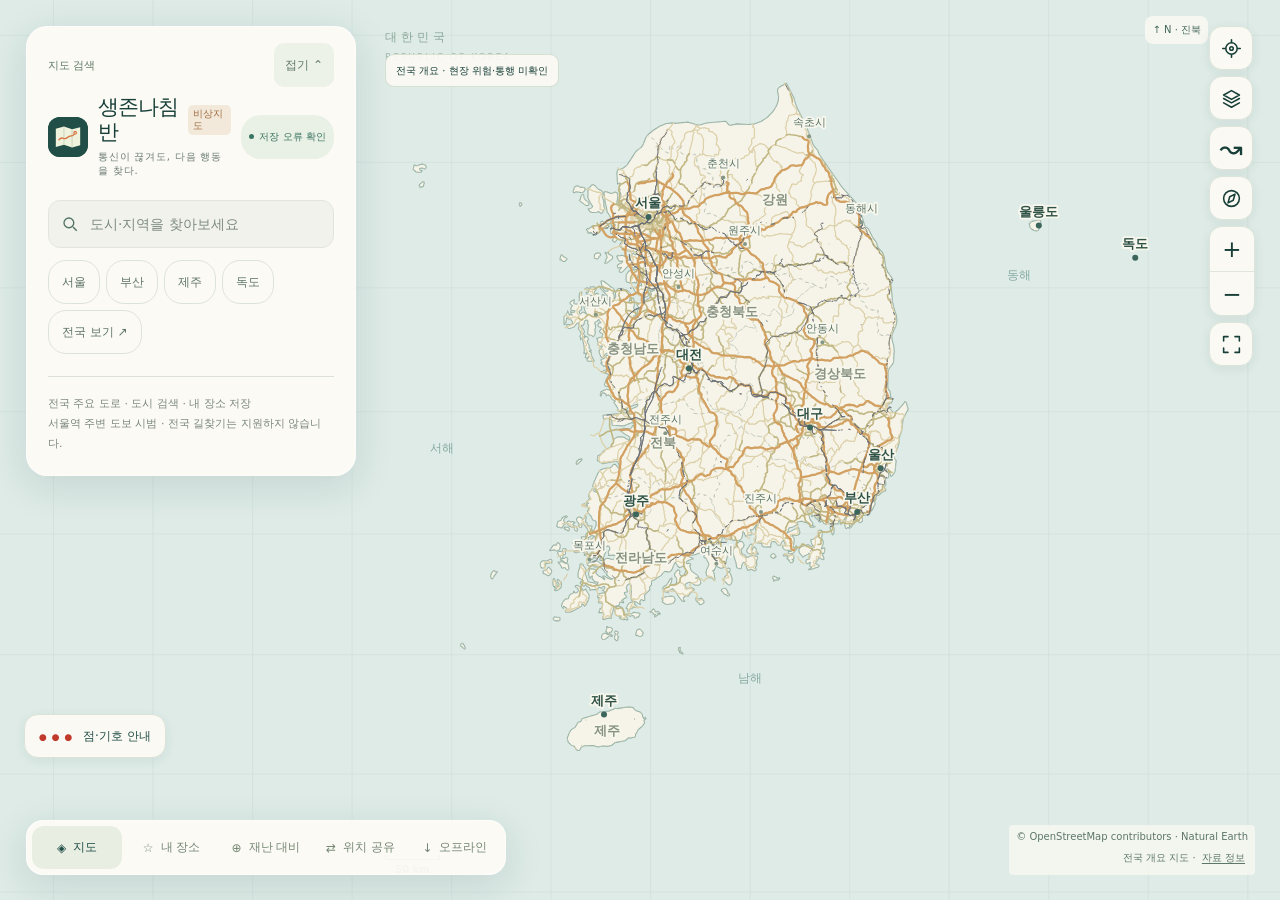
==== index.html @ 6f640bda "Deploy 1.4.2 (3ec3fc4, duru-5631aec4fdd2)" ====
<!doctype html>
<html lang="ko">
<head>
  <meta charset="utf-8">
  <meta name="viewport" content="width=device-width, initial-scale=1, viewport-fit=cover">
  <meta name="theme-color" content="#214f47">
  <meta name="description" content="전쟁·재난 상황에서 위치를 파악하고, 다음 행동을 준비하는 오프라인 지도.">
  <title>생존나침반 · 전쟁·재난 대비 지도</title>
  <link rel="manifest" href="./manifest.webmanifest">
  <link rel="icon" href="./icon.svg" type="image/svg+xml">
  <link rel="apple-touch-icon" href="./icon-192.png">
  <link rel="stylesheet" href="./style.css">
</head>
<body>
<div class="app">
  <main class="map-shell" aria-label="대한민국 오프라인 지도">
    <canvas id="map" tabindex="0" aria-label="지도. 손가락으로 이동하고 두 손가락으로 확대하세요. 키보드 방향키로 이동, 더하기와 빼기로 확대·축소할 수 있습니다."></canvas>
    <div class="map-title" aria-hidden="true">대한민국 <span>REPUBLIC OF KOREA</span></div>
  </main>
  <button id="headerExpand" class="header-expand" aria-controls="mapHeader" aria-expanded="false" aria-label="지도 검색과 메뉴 열기"><span aria-hidden="true">⌕</span><strong>검색·메뉴</strong><small id="compactStatus">저장 확인</small></button>
  <header id="mapHeader" class="top-panel">
    <div class="header-handle"><span>지도 검색</span><button id="headerCollapse" aria-label="검색창 접기">접기 ⌃</button></div>
    <div class="brand-row">
      <div class="brand"><img class="logo" src="./icon.svg" alt=""><div class="brand-copy"><h1>생존나침반<span>비상지도</span></h1><p>통신이 끊겨도, 다음 행동을 찾다.</p></div></div>
      <button id="statusPill" class="status" title="오프라인 저장 상태 보기">저장 확인 중</button>
    </div>
    <div class="search-box">
      <svg viewBox="0 0 24 24" fill="none" stroke="currentColor" stroke-width="1.8" aria-hidden="true"><circle cx="10.5" cy="10.5" r="6.5"/><path d="m16 16 5 5"/></svg>
      <input id="search" type="search" autocomplete="off" placeholder="도시·지역을 찾아보세요" aria-label="도시·지역 검색" aria-controls="searchResults" aria-expanded="false">
      <button id="clearSearch" class="icon-button hidden" aria-label="검색어 지우기">×</button>
    </div>
    <div id="searchResults" class="results hidden" role="listbox" aria-label="검색 결과"></div>
    <div class="quick-chips"><button data-city="서울">서울</button><button data-city="부산">부산</button><button data-city="제주">제주</button><button data-city="독도">독도</button><button id="homeChip">전국 보기 ↗</button></div>
    <p class="desktop-caption">전국 주요 도로 · 도시 검색 · 내 장소 저장<br><span>서울역 주변 도보 시범 · 전국 길찾기는 지원하지 않습니다.</span></p>
  </header>
  <div class="map-controls" aria-label="지도 조작">
    <button class="icon-button" id="locate" aria-label="내 위치 찾기" title="내 위치"><svg viewBox="0 0 24 24"><circle cx="12" cy="12" r="6.5"/><circle cx="12" cy="12" r="2"/><path d="M12 2v3m0 14v3M2 12h3m14 0h3"/></svg></button>
    <button class="icon-button" id="layers" aria-label="지도 표시 설정" title="지도 표시"><svg viewBox="0 0 24 24"><path d="m12 3 9 5-9 5-9-5 9-5Zm-9 9 9 5 9-5m-18 5 9 5 9-5"/></svg></button>
    <button class="icon-button" id="routeOpen" aria-label="도보 길찾기" title="도보 길찾기">↝</button>
    <button class="icon-button" id="compassOpen" aria-label="나침반" title="나침반"><svg viewBox="0 0 24 24"><circle cx="12" cy="12" r="9"/><path d="m16 7-2 7-6 3 2-7Z"/></svg></button>
    <div class="zoom-buttons"><button class="icon-button" id="zoomIn" aria-label="지도 확대">+</button><button class="icon-button" id="zoomOut" aria-label="지도 축소">−</button></div>
    <button class="icon-button" id="fit" aria-label="전국 보기" title="전국 보기"><svg viewBox="0 0 24 24"><path d="M8 3H3v5m13-5h5v5M3 16v5h5m13-5v5h-5"/></svg></button>
  </div>
  <div id="layerPanel" class="layer-panel hidden"><strong>지도 표시</strong><label><input type="checkbox" id="showRoads" checked>주요 도로</label><label><input type="checkbox" id="showRegions" checked>시·도 경계</label><label><input type="checkbox" id="showLabels" checked>지명</label><label><input type="checkbox" id="showFacilities" checked>주요 시설</label><label><input type="checkbox" id="showRail" checked>철도·역·지하철 출구</label><small>시설: 병원·소방서·경찰·관공서·학교. 역·지하철 출입구는 OSM 위치이며 운영·출입 가능·대피시설 지정 여부를 확인하지 않았습니다. 점선 철도는 지하·터널 구간입니다. 서울역 주변 도보 시범 지역 외 골목길·건물은 포함되지 않습니다.</small></div>
  <button id="legendOpen" class="legend-trigger" aria-haspopup="dialog"><span aria-hidden="true">● ● ●</span> 점·기호 안내</button>
  <div class="map-bottom"><div class="scale"><div id="scaleLine"></div><span id="scaleText"></span></div><div class="attribution">© OpenStreetMap contributors · Natural Earth<br>전국 개요 지도 · <button id="sources">자료 정보</button></div></div>
  <section id="bottomPanel" class="bottom-panel hidden" aria-label="장소 정보">
    <div class="sheet-grip"></div><div class="panel-header"><div><span class="eyebrow" id="panelEyebrow">장소</span><h2 id="panelTitle"></h2><p id="panelSubtitle"></p></div><button class="icon-button" id="closePanel" aria-label="장소 정보 닫기">×</button></div><div id="panelBody"></div>
  </section>
  <nav class="bottom-nav" aria-label="주 메뉴"><button id="navMap" class="active"><span>◈</span>지도</button><button id="navSaved"><span>☆</span>내 장소 <b id="savedCount"></b></button><button id="navEmergency"><span>⊕</span>재난 대비</button><button id="navOffline"><span>↓</span>오프라인</button></nav>
  <div id="toast" class="toast hidden" role="status" aria-live="polite"></div>
</div>
<dialog id="helpDialog" class="modal"><div class="modal-card"><div class="modal-header"><div><span class="eyebrow">통신이 끊기기 전에 준비하세요</span><h2>인터넷 없이 쓰는 법</h2></div><button id="closeHelp" class="icon-button" aria-label="설명 닫기">×</button></div><div id="offlineState" class="offline-state"></div><div class="step"><b>01</b><div><h3>처음 한 번은 인터넷 연결</h3><p>아래에서 지도 저장을 누르고 ‘저장 완료’를 확인하세요. 전국 지도와 앱 화면을 함께 저장합니다.</p></div></div><button id="cacheMap" class="primary-button wide">이 휴대폰에 지도 저장</button><button id="installApp" class="secondary-button wide hidden">홈 화면에 생존나침반 설치</button><div class="step"><b>02</b><div><h3>크롬에서 홈 화면에 추가</h3><p>안드로이드 크롬의 ⋮ 메뉴 → ‘홈 화면에 추가’ 또는 ‘앱 설치’를 선택하세요.</p></div></div><div class="step"><b>03</b><div><h3>비행기 모드로 확인</h3><p>저장 후 비행기 모드를 켜고 앱을 완전히 닫았다 다시 열어보세요. 지도 이동·검색·내 장소가 작동하는지 확인하면 준비 끝입니다.</p></div></div><div class="info-note"><strong>알아두세요</strong><p>전쟁·재난 상황에서 위치를 파악하고 대응을 준비하도록 돕는 지도입니다. 실제 대피에서는 정부 재난방송과 현장 통제를 우선 확인하세요. 서울역 주변에서만 도보 시범 경로를 제공합니다. 전국 골목길·건물·상세 주소·실시간 교통은 포함되지 않습니다. 시·도 경계는 과거 자료로 현재 경계와 차이가 날 수 있습니다.</p><p>위치는 권한을 허용하면 GPS로 확인합니다. 오프라인 GPS는 기기·환경에 따라 늦거나 실패할 수 있습니다. 검색과 저장한 장소는 이 기기에서 처리합니다.</p><p>브라우저 데이터를 삭제하거나 저장 공간이 부족하면 저장한 지도와 장소가 지워질 수 있습니다. 오래 보관하려면 지도 파일과 내 장소도 따로 저장하세요.</p></div><button id="downloadMap" class="secondary-button wide">지도 HTML 파일 따로 저장 ↓</button><div class="action-row"><button id="exportPins" class="link-button">내 장소 백업</button><label class="link-button" for="importPins">내 장소 불러오기</label><input type="file" id="importPins" accept="application/json,.json" hidden></div><details class="data-details"><summary>지도 자료와 이용 조건</summary><div id="dataInfo"></div></details></div></dialog>
<script src="./map-data.js"></script>
<script src="./app.js"></script>
<script src="./emergency.js"></script>
<script src="./sharing.js"></script>
<script src="./routing-data.js"></script>
<script src="./routing-core.js"></script>
<script src="./routing.js"></script>
<script src="./compass.js"></script>
</body></html>
---- style.css ----
@charset "UTF-8";
:root{font-family:"Noto Sans KR","Malgun Gothic",system-ui,-apple-system,sans-serif;color:#173f38;background:#dceae5;font-synthesis:none;--ink:#173f38;--green:#214f47;--muted:#6b7b73;--paper:#fcfaf5;--border:#dce1d7;--accent:#d66c3d;--shadow:0 10px 38px #183e3520;--radius:21px}
*{box-sizing:border-box}html,body{margin:0;width:100%;height:100%;overflow:hidden}body{overscroll-behavior:none}button,input{font:inherit}button{cursor:pointer;-webkit-tap-highlight-color:transparent}button,a,input{outline-offset:4px}button:focus-visible,a:focus-visible,input:focus-visible{outline:3px solid #d66c3d}button{border:0;color:inherit}button:disabled{cursor:default;opacity:.55}svg{display:block;width:21px;height:21px;flex-shrink:0}a{color:#255e51}h1,h2,p{margin:0}.hidden,[hidden]{display:none!important}.app,.map-shell{position:relative;width:100%;height:100%;height:100dvh;overflow:hidden}#map{display:block;width:100%;height:100%;touch-action:none;outline:none}
.top-panel{position:absolute;z-index:10;top:26px;left:26px;width:330px;padding:21px;background:#fcfaf5f7;border:1px solid #ffffffbd;box-shadow:var(--shadow);border-radius:var(--radius);backdrop-filter:blur(12px)}.brand-row{display:flex;align-items:center;justify-content:space-between;gap:10px;margin-bottom:22px}.brand{display:flex;align-items:center;gap:10px}.brand .logo{width:40px;height:40px;display:flex;align-items:center;justify-content:center;background:var(--green);border-radius:12px;flex-shrink:0}.logo svg{width:27px;height:27px}.brand-copy h1{font-size:21px;font-weight:800;letter-spacing:-1px;line-height:1.2}.brand-copy p{font-size:10px;letter-spacing:.8px;color:var(--muted);margin-top:5px}.status{display:inline-flex;align-items:center;gap:5px;white-space:nowrap;font-size:10px;font-weight:700;color:#3a7562;background:#e9f0e5;padding:7px 8px;border-radius:20px}.status:before{content:"";width:5px;height:5px;background:currentColor;border-radius:50%}.status.pending{color:#9a6928;background:#f5ead5}.search-box{display:flex;align-items:center;gap:9px;background:#f0f2eb;min-height:48px;padding:0 12px;border-radius:12px;border:1px solid #e1e6dc}.search-box>svg{width:18px;height:18px;color:#537364}.search-box input{border:0;outline:none!important;background:transparent;color:var(--ink);min-width:0;flex:1;height:46px;font-size:14px}.search-box input::placeholder{color:#7e8b80}.search-box button{width:44px;height:44px;padding:6px;background:transparent;color:#6e7c71}.search-box:focus-within{border-color:#5a8d75;box-shadow:0 0 0 3px #326f5210}.quick-chips{display:flex;gap:6px;flex-wrap:wrap;margin-top:12px}.quick-chips button{border:1px solid #dce3d8;border-radius:18px;min-height:44px;padding:5px 13px;background:transparent;font-size:12px;color:#5f7567}.quick-chips button:hover{background:#e7eee3;border-color:#a9bcaa}.desktop-caption{margin-top:22px;padding-top:17px;border-top:1px solid var(--border);font-size:11px;line-height:1.8;color:#7a877b}.desktop-caption strong{font-weight:600;color:#476455}.results{margin:10px -7px 0;max-height:45dvh;overflow:auto;overscroll-behavior:contain;padding:0 4px}.results button{display:flex;align-items:center;justify-content:space-between;gap:12px;width:100%;text-align:left;padding:12px 8px;min-height:48px;border-radius:9px;background:transparent;border-bottom:1px solid #e6e9df}.results button:hover{background:#eaf0e4}.results button small{display:block;font-size:11px;color:#7a887c;margin-top:5px}.results>p{padding:14px 10px;font-size:13px;color:#708171}.results .result-meta{font-size:11px;color:#7b897d}
.map-controls{position:absolute;right:25px;top:26px;z-index:6;display:flex;flex-direction:column;gap:10px}.icon-button{width:44px;height:44px;min-height:44px;min-width:44px;display:flex;align-items:center;justify-content:center;padding:0;border:1px solid #dce4d9;background:#fcfaf5f5;box-shadow:0 3px 12px #16392e12;border-radius:13px}.icon-button:hover{background:#e9efe4}.icon-button.active{background:#214f47;color:#fff;border-color:#214f47}.zoom-buttons{border:1px solid #dce4d9;border-radius:13px;overflow:hidden;box-shadow:0 3px 12px #16392e12}.zoom-buttons .icon-button{box-shadow:none;border:0;border-radius:0;font-size:23px;font-weight:400}.zoom-buttons .icon-button+button{border-top:1px solid #e1e6dc}.map-bottom{position:absolute;bottom:25px;left:385px;right:25px;display:flex;align-items:flex-end;justify-content:space-between;gap:20px;pointer-events:none;z-index:4}.scale{color:#3b6154;text-align:center;font-size:10px;font-weight:600;text-shadow:0 1px 0 #fff}.scale #scaleLine{width:80px;height:5px;border:1px solid #496b5c;border-top:0;margin-bottom:4px}.attribution{font-size:10px;color:#5c7669;text-align:right;background:#f9f9f0cc;padding:4px 7px;border-radius:4px;pointer-events:auto;line-height:1.6}.attribution a{color:inherit}.map-title{position:absolute;left:385px;top:29px;pointer-events:none;font-size:12px;letter-spacing:4px;font-weight:500;color:#466e5c88}.map-title small{display:block;font-size:9px;letter-spacing:2px;margin-top:6px;color:#577d6e77}.layer-panel{position:absolute;right:81px;top:26px;z-index:12;min-width:190px;background:var(--paper);border:1px solid var(--border);border-radius:15px;padding:16px;box-shadow:var(--shadow)}.layer-panel h3{font-size:13px;margin:0 0 9px}.layer-panel label{display:flex;align-items:center;gap:10px;min-height:44px;font-size:13px}.layer-panel input{width:17px;height:17px;accent-color:var(--green)}
.bottom-panel{position:absolute;z-index:9;left:26px;top:285px;bottom:auto;width:330px;max-height:calc(100dvh - 390px);padding:21px;background:#fcfaf5f7;border-radius:var(--radius);box-shadow:var(--shadow);border:1px solid #ffffffaa;overflow:auto;overscroll-behavior:contain;backdrop-filter:blur(12px)}.sheet-grip{display:none}.panel-header{position:relative;padding-right:35px;margin-bottom:17px}.eyebrow{font-size:10px;text-transform:uppercase;letter-spacing:1.7px;font-weight:700;color:#718576;margin-bottom:8px}.panel-header h2{font-size:22px;letter-spacing:-.8px;font-weight:750;line-height:1.35}.panel-header p{font-size:12px;line-height:1.8;color:#718273;margin-top:8px}.panel-header .icon-button{position:absolute;right:-8px;top:-8px;border:0;box-shadow:none;background:transparent;color:#7a8b7d;width:44px;min-width:44px}.place-coordinates{display:flex;gap:10px;font-size:11px;color:#829083;font-variant-numeric:tabular-nums;padding:12px 0;border-top:1px solid var(--border)}.action-row{display:flex;gap:8px;margin-top:12px}.primary-button,.secondary-button{display:flex;justify-content:center;align-items:center;gap:7px;min-height:45px;padding:11px 15px;border-radius:11px;font-size:12px;font-weight:650;line-height:1.4;flex:1;text-decoration:none}.primary-button{background:var(--green);color:#fff;box-shadow:0 3px 5px #214f4710}.primary-button:hover{background:#153d35}.secondary-button{background:#edf0e7;color:#476750;border:1px solid #dce4d5}.secondary-button:hover{background:#e1e9da}.primary-button svg,.secondary-button svg{width:17px;height:17px}.saved-item{display:flex;align-items:center;gap:10px;border-top:1px solid #e1e6db;padding:9px 0;min-height:56px}.saved-item>button:first-child{flex:1;text-align:left;background:transparent;padding:8px 0;min-height:44px;font-size:13px;font-weight:600}.saved-item small{display:block;font-weight:400;font-size:10px;color:#879184;margin-top:5px}.saved-item>button:last-child{background:transparent;min-height:44px;min-width:44px;color:#8c9b8b}.empty-state{font-size:13px;line-height:1.9;color:#7b8d7b;text-align:center;padding:20px 5px}.bottom-nav{position:absolute;z-index:11;bottom:25px;left:26px;width:330px;display:flex;gap:4px;padding:5px;border-radius:17px;background:#fcfaf5f7;box-shadow:var(--shadow);border:1px solid #ffffffbd}.bottom-nav button{flex:1;display:flex;align-items:center;justify-content:center;gap:7px;min-height:43px;padding:8px 6px;border-radius:12px;color:#758774;font-size:12px;background:transparent}.bottom-nav button svg{width:17px;height:17px}.bottom-nav button.active{color:var(--green);background:#e9eee3;font-weight:750}.bottom-nav button:hover{background:#edf0e7}
.modal{position:fixed;inset:0;z-index:30;border:0;margin:0;max-width:none;max-height:none;width:100%;height:100%;padding:24px;background:#173c3470;backdrop-filter:blur(6px);color:var(--ink)}.modal[open]{display:flex;align-items:center;justify-content:center}.modal::backdrop{background:transparent}.modal-card{position:relative;width:min(100%,480px);max-height:calc(100dvh - 48px);padding:29px;background:var(--paper);border-radius:25px;overflow:auto;box-shadow:0 20px 100px #06281d30}.modal-header{display:flex;align-items:flex-start;justify-content:space-between;gap:15px;margin-bottom:23px}.modal-header h2{font-size:25px;letter-spacing:-1px}.modal-header p{font-size:12px;color:#7e8c7e;margin-top:8px;line-height:1.8}.modal-header .icon-button{border:0;box-shadow:none;background:#edf0e7;border-radius:50%;width:44px;height:44px;min-width:44px;min-height:44px}.step{position:relative;min-height:51px;padding:0 0 20px 35px;font-size:13px;line-height:1.8}.step:before{position:absolute;left:0;top:1px;content:attr(data-step);display:flex;align-items:center;justify-content:center;width:23px;height:23px;background:#e7ede0;color:#3c6750;font-size:11px;font-weight:750;border-radius:50%}.step strong{font-weight:650}.step p{font-size:12px;color:#7b8a7b;margin-top:3px}.info-note{border-radius:12px;background:#edf1e8;padding:13px 15px;font-size:12px;line-height:1.9;color:#59755d;margin:14px 0}.data-details{font-size:11px;line-height:1.9;color:#899486;border-top:1px solid var(--border);margin-top:20px;padding-top:16px}.data-details summary{cursor:pointer;color:#62785f;min-height:30px}.data-details p{margin:7px 0}.link-button{background:transparent;border:0;text-decoration:underline;text-underline-offset:3px;padding:9px 0;font-size:12px;color:#567450}.toast{position:fixed;z-index:50;bottom:calc(95px + env(safe-area-inset-bottom));left:50%;transform:translateX(-50%);width:max-content;max-width:calc(100vw - 36px);background:#173f38f5;color:#fff;border:1px solid #ffffff22;border-radius:12px;padding:13px 20px;box-shadow:var(--shadow);font-size:13px;line-height:1.7;text-align:center;pointer-events:none}.offline-detail{font-size:11px;line-height:1.8;color:#80917f}.panel-summary{font-size:12px;line-height:1.9;color:#7c8b7c}.inline-badge{display:inline-block;font-size:10px;padding:4px 8px;border-radius:8px;background:#edf0e5;color:#5e7a5d;margin:5px 0}
@media(min-width:721px) and (max-height:730px){.top-panel{padding:17px}.brand-row{margin-bottom:14px}.desktop-caption{display:none}.bottom-panel{top:252px;max-height:calc(100dvh - 350px)}}
@media(max-width:720px){.top-panel{top:max(12px,env(safe-area-inset-top));left:12px;right:12px;width:auto;padding:15px 15px 12px;border-radius:20px;background:#fcfaf5f5}.brand-row{margin-bottom:13px}.brand .logo{width:33px;height:33px;border-radius:10px}.logo svg{width:23px;height:23px}.brand-copy h1{font-size:19px;letter-spacing:-.8px}.brand-copy p{font-size:9px;margin-top:3px}.status{font-size:9px;padding:6px 8px}.search-box{min-height:44px;border-radius:11px}.search-box input{font-size:14px;height:44px}.quick-chips{margin-top:9px;gap:7px;flex-wrap:nowrap;overflow:auto;scrollbar-width:none}.quick-chips::-webkit-scrollbar{display:none}.quick-chips button{white-space:nowrap;min-height:44px;padding:5px 12px;font-size:11px}.desktop-caption{display:none}.results{max-height:calc(65dvh - 140px)}.map-controls{right:14px;top:209px;gap:8px}.icon-button{width:42px;min-width:42px;height:44px;border-radius:12px}.zoom-buttons{border-radius:12px}.map-title{top:211px;left:21px;font-size:9px;letter-spacing:3px;color:#466e5c99}.map-title small{font-size:8px;margin-top:4px}.map-bottom{left:17px;right:17px;bottom:calc(87px + env(safe-area-inset-bottom));gap:15px}.attribution{max-width:240px;font-size:8px;padding:3px 5px;line-height:1.5}.scale{font-size:9px}.scale #scaleLine{width:65px}.bottom-nav{left:12px;right:12px;bottom:calc(12px + env(safe-area-inset-bottom));width:auto;border-radius:18px;padding:5px}.bottom-nav button{min-height:46px;font-size:11px;gap:7px}.bottom-nav button svg{width:18px;height:18px}.bottom-panel{top:auto;left:12px;right:12px;width:auto;bottom:calc(81px + env(safe-area-inset-bottom));max-height:min(45dvh,360px);padding:18px 20px 20px;border-radius:23px;background:#fcfaf5fc;overflow:auto}.sheet-grip{display:block;height:4px;width:31px;border-radius:4px;background:#d7dfd1;margin:-7px auto 12px}.panel-header{margin-bottom:12px}.panel-header h2{font-size:21px}.panel-header p{font-size:11px;margin-top:5px}.eyebrow{font-size:9px;margin-bottom:6px}.place-coordinates{font-size:10px;padding:9px 0}.action-row{margin-top:9px}.primary-button,.secondary-button{font-size:12px;min-height:44px}.layer-panel{top:209px;right:65px;min-width:175px;padding:13px}.layer-panel label{font-size:12px}.modal{padding:14px}.modal-card{padding:24px 22px;border-radius:23px;max-height:calc(100dvh - 28px)}.modal-header h2{font-size:23px}.modal-header{margin-bottom:21px}.toast{font-size:12px;bottom:calc(91px + env(safe-area-inset-bottom));padding:11px 16px}.map-shell:has(.bottom-panel:not(.hidden)) .map-bottom{visibility:hidden}}
@media(max-width:360px){.top-panel{padding:12px}.brand-copy h1{font-size:18px}.status{padding:5px 6px}.brand-row{gap:5px}.quick-chips{gap:4px}.quick-chips button{padding:5px 9px}.bottom-nav button{gap:5px}}
/* Integration details shared by the app's generated panels. */
.brand-copy h1{display:flex;align-items:center;gap:7px}.brand-copy h1>span{font-size:10px;letter-spacing:0;color:#a16e43;font-weight:650;background:#f2e9da;border-radius:5px;padding:3px 5px}.status{min-height:44px}.map-title>span{display:block;font-size:9px;letter-spacing:2px;margin-top:6px;color:#577d6e77}.map-controls svg{fill:none;stroke:currentColor;stroke-width:1.8;stroke-linecap:round;stroke-linejoin:round}.result>span:nth-child(2){flex:1}.result-icon{display:flex;align-items:center;justify-content:center;width:28px;height:32px;color:#7b987e;font-size:20px}.no-results{padding:16px 10px;font-size:13px;line-height:1.8;color:#657e69}.no-results small{font-size:11px;color:#889484}.saved-item{width:100%;text-align:left;background:transparent}.saved-item:hover{background:#edf1e6}.saved-item>span:nth-child(2){flex:1}.saved-symbol{color:#d18150;font-size:14px;margin:0 5px}.saved-item>span:last-child{color:#799278}.empty-state>span{display:block;font-size:32px;color:#a2b39a;margin-bottom:9px}.empty-state h3{font-size:14px;margin:0 0 8px;color:#58725b;font-weight:650}.empty-state p{font-size:12px}.offline-state{padding:13px 15px;border-radius:12px;background:#e8efe2;color:#456f51;font-size:12px;line-height:1.9;margin-bottom:22px}.wide{width:100%;margin-bottom:10px;flex:none}.step{display:flex;gap:12px;padding:0 0 22px;align-items:flex-start}.step:before{display:none}.step>b{display:flex;align-items:center;justify-content:center;flex:0 0 26px;min-height:26px;margin-top:1px;border-radius:50%;background:#e7ede0;color:#3c6750;font-size:10px;font-weight:750}.step h3{font-size:13px;font-weight:650;margin:0}.step>div{flex:1;min-width:0}.layer-panel>strong{font-size:13px;display:block;margin-bottom:5px}.layer-panel>small{font-size:10px;line-height:1.7;color:#8a9688}.attribution button{background:transparent;color:inherit;font:inherit;text-decoration:underline;text-underline-offset:2px;padding:0 3px;min-height:44px;min-width:44px;margin:-9px 0}.bottom-nav b{font-size:9px;min-width:15px;line-height:15px;border-radius:50%;background:#dde7d5;color:#4f7151}.bottom-nav b:empty{display:none}.link-button[for]{display:flex;align-items:center;justify-content:center;min-height:44px;cursor:pointer}.icon-button.locating{animation:gpsPulse 1.1s infinite alternate}@keyframes gpsPulse{to{background:#d9e8d6;color:#2b7250}}
@media(min-width:721px) and (min-height:731px){.bottom-panel{top:338px;max-height:calc(100dvh - 443px)}}
@media(max-width:720px){.map-title>span{font-size:8px;margin-top:4px}.app:has(>.bottom-panel:not(.hidden))>.map-bottom{visibility:hidden}.brand-row{margin-bottom:10px}}
@media(prefers-reduced-motion:no-preference){button{transition:background .15s,color .15s,box-shadow .15s}.bottom-panel{animation:rise .2s ease-out}@keyframes rise{from{opacity:0;transform:translateY(8px)}to{opacity:1;transform:none}}}



.pin-name{display:flex;align-items:center;gap:12px;font-size:11px;color:#718576;margin:2px 0 12px}.pin-name input{flex:1;min-width:0;min-height:44px;border:1px solid #dce1d7;border-radius:10px;padding:8px 10px;background:#f4f5ed;color:#214f47;font-size:12px}

/* Emergency preparedness tools: deliberately quiet, with no alarm effects. */
.bottom-nav{width:420px}.pin-name{display:flex;align-items:center;gap:10px;font-size:11px;color:#718576;margin:8px 0}.pin-name input,.pin-name select,.pin-name textarea{flex:1;min-width:0;width:100%;min-height:44px;border:1px solid #dce1d7;border-radius:9px;padding:8px;background:#f4f5ed;color:#214f47;font:inherit}.pin-name textarea{min-height:65px;resize:vertical}.north-marker{position:absolute;right:25px;top:294px;color:#44695c;font-size:10px;background:#fcfaf5d9;padding:7px;border-radius:8px;pointer-events:none;z-index:5}.emergency-modal .modal-card{width:min(100%,560px)}.emergency-warning{padding:12px;border-radius:12px;background:#f6e8da;color:#744b32;font-size:12px;line-height:1.8}.emergency-status{font-size:10px;line-height:1.7;padding:12px 0;color:#667d6b}.emergency-tabs{display:flex;gap:7px;position:sticky;top:-24px;background:#fcfaf5;z-index:3;padding:10px 0 12px}.emergency-tabs button{flex:1;min-height:44px;background:#edf1e8;border-radius:10px;font-size:12px}.emergency-tabs button.active,.hazard-chips button.active{background:#214f47;color:white}.hazard-chips{display:flex;gap:6px;flex-wrap:wrap;margin:10px 0}.hazard-chips button{border:1px solid #dce1d7;border-radius:18px;background:transparent;min-height:44px;padding:7px 13px;font-size:12px}.guide-card{border:1px solid #dce1d7;border-radius:14px;padding:16px;margin:10px 0}.guide-card h3{margin:0 0 10px;font-size:16px;line-height:1.6}.guide-card p{font-size:13px;line-height:1.9;margin-bottom:13px}.guide-card a,.source-date{font-size:10px;line-height:1.8}.position-status{background:#edf1e8;padding:13px;border-radius:10px;font-size:12px;line-height:1.8;margin:8px 0 13px}.reference-choice,.stacked-label{display:flex;flex-direction:column;gap:7px;font-size:12px;margin:15px 0;color:#456450}.reference-choice select,.stacked-label textarea,.location-card{border:1px solid #d0dacb;background:#fffef8;color:#214f47;border-radius:10px;padding:12px;width:100%;min-height:46px;font:inherit}.stacked-label textarea{min-height:100px;line-height:1.8;resize:vertical}#referenceInfo{font-size:12px;line-height:1.8;padding:10px;background:#f0f2eb;border-radius:10px}.location-card{height:210px;font-size:12px;line-height:1.8;resize:vertical}.small-note{font-size:11px;line-height:1.9;color:#6a7b6b;margin:11px 0}.emergency-modal h3{font-size:16px;margin-top:21px}.emergency-call{text-align:center;text-decoration:none;display:flex;align-items:center;justify-content:center}.distance-item{display:flex;flex-direction:column;gap:6px;padding:13px 0;border-bottom:1px solid #e1e6db;font-size:13px}.distance-item small{color:#7b887b;font-size:10px}.settings-row{display:flex;gap:20px;flex-wrap:wrap;margin:20px 0}.settings-row label,.checklist-row{display:flex;align-items:center;gap:11px;min-height:46px;font-size:13px;line-height:1.6}.settings-row input,.checklist-row input{width:19px;height:19px;accent-color:#214f47;flex-shrink:0}.checklist-row{border-bottom:1px solid #e6e9df;padding:8px 0}.file-label{cursor:pointer;display:flex;align-items:center;justify-content:center}.low-power *{animation:none!important;transition:none!important;backdrop-filter:none!important}.large-text .emergency-modal p,.large-text .emergency-modal label,.large-text .emergency-modal button,.large-text .emergency-modal textarea,.large-text .guide-card p{font-size:16px;line-height:1.9}.large-text .emergency-modal .small-note{font-size:14px}.large-text .bottom-nav button{font-size:13px}.large-text .panel-header p,.large-text .pin-name{font-size:13px}
@media(max-width:720px){.bottom-nav{width:auto}.bottom-nav button{font-size:10px;gap:4px}.north-marker{right:13px;top:482px}.emergency-modal .modal-card{padding:22px 19px}.emergency-tabs{top:-22px}.emergency-modal .action-row{flex-wrap:wrap}.emergency-modal .action-row>*{flex:1;min-width:120px}}

.map-caution{position:absolute;left:385px;top:54px;max-width:460px;font-size:10px;line-height:1.7;padding:7px 10px;background:#fcfaf5e8;border:1px solid #d5dfd2;border-radius:9px;z-index:5;pointer-events:none}.gps-banner{position:absolute;left:385px;top:107px;max-width:460px;font-size:11px;line-height:1.7;padding:8px 11px;background:#f4e8d5;border-radius:10px;z-index:5;pointer-events:none}.paper-card{border:2px dashed #829481;padding:16px;background:white;color:#1e3d31;margin:16px 0}.paper-card p{white-space:pre-wrap;font-size:13px;line-height:1.8;margin:12px 0}.low-power .emergency-modal .modal-card{background:#121c18;color:#e6eee5}.low-power .emergency-modal .small-note,.low-power .emergency-modal .source-date{color:#bdccbd}.low-power .emergency-modal .emergency-tabs{background:#121c18}.low-power .emergency-modal .guide-card{border-color:#4f6553}.low-power .emergency-modal .guide-card a{color:#b5d5bd}.low-power .emergency-modal .position-status,.low-power .emergency-modal #referenceInfo{background:#213a2b;color:#edf3e9}.low-power .emergency-modal .info-note{background:#213a2b;color:#c9d9c9}
@media(max-width:720px){.map-title{display:none}.map-caution{left:14px;top:205px;width:calc(100% - 86px);font-size:9px;max-width:380px}.gps-banner{left:14px;top:270px;width:calc(100% - 86px);font-size:10px}}
.gps-banner.warn{background:#f6dcd2;color:#7a2e1f;font-weight:600}
.distance-item .distance-caveat{color:#8a5a3c}
/* One-time location cards: received reports stay separate from GPS and personal pins. */
.sharing-modal .modal-card{width:min(100%,560px)}.sharing-caution{font-size:12px;line-height:1.8;background:#f2e9dc;color:#71543c;padding:12px;border-radius:12px;margin:10px 0}.sharing-modal .stacked-label input,.sharing-modal .stacked-label select{font:inherit;background:#fffef8;border:1px solid #d0dacb;border-radius:10px;padding:12px;width:100%;min-height:46px;color:#214f47}.sharing-card{border:1px solid #d7d9e3;background:#f5f3f8;border-radius:13px;padding:14px;margin:14px 0;font-size:12px;line-height:1.9;overflow-wrap:anywhere}.sharing-card h3{font-size:14px;margin:0 0 8px}.sharing-card p{margin:8px 0}.sharing-stale{border-style:dashed;background:#f0f0ea;color:#666e65}.sharing-note{white-space:pre-wrap}.sharing-toggle{display:flex;align-items:center;gap:10px;min-height:44px;font-size:13px}.sharing-toggle input{width:20px;height:20px}.sharing-modal .action-row{flex-wrap:wrap}.sharing-modal .emergency-tabs{top:-24px}.large-text .sharing-modal p,.large-text .sharing-modal label,.large-text .sharing-modal button{font-size:15px}.bottom-nav{width:480px}.bottom-nav button{white-space:nowrap}@media(max-width:720px){.bottom-nav{width:auto}.bottom-nav button{font-size:10px;gap:4px;padding:5px 3px}.large-text .bottom-nav button{font-size:11px}.sharing-modal .modal-card{padding:22px 18px}.sharing-modal .emergency-tabs{top:-22px}}
.routing-modal .modal-card{width:min(100%,560px)}.routing-caution{font-size:12px;line-height:1.8;padding:12px;background:#edf2ed;border-radius:12px}.route-endpoints{border:1px solid #dae3da;border-radius:12px;padding:8px 12px;font-size:12px}.routing-modal .action-row{flex-wrap:wrap}.routing-modal summary{padding:16px 0;font-size:14px;cursor:pointer}.route-zone{display:flex;align-items:center;justify-content:space-between;font-size:12px;gap:8px}#routeCandidate{padding:12px;margin:12px 0;border:1px solid #7b9f90;border-radius:12px;font-size:12px;line-height:1.8}#routeStatus{font-size:13px;line-height:1.8;min-height:44px}#routeOpen{font-size:28px}.routing-modal button:disabled{opacity:.45;cursor:default}.map-controls{gap:6px}
.legend-trigger{position:absolute;left:24px;bottom:142px;z-index:7;min-height:44px;padding:10px 14px;border:1px solid #dbe3d8;border-radius:14px;background:#fcfaf5f5;color:#214f47;font-size:12px;box-shadow:0 3px 12px #214f4712}.legend-trigger>span{color:#c0392b;font-size:9px;margin-right:6px;letter-spacing:1px}.legend-modal .modal-card{width:min(100%,560px)}.legend-intro{font-size:13px;line-height:1.8}.legend-modal h3{font-size:14px;margin:24px 0 12px}.legend-list{margin:0}.legend-list>div{display:grid;grid-template-columns:155px 1fr;gap:10px;align-items:center;padding:12px 0;border-bottom:1px solid #e3e8de}.legend-list dt{display:flex;align-items:center;gap:10px;font-size:12px;font-weight:650}.legend-list dd{margin:0;font-size:12px;line-height:1.7;color:#617768}.legend-dot{display:inline-flex;align-items:center;justify-content:center;background:var(--mark-color);color:white;width:20px;height:20px;flex:0 0 20px;border:1.5px solid white;box-shadow:0 0 0 1px #d7dfd6;border-radius:50%;font-size:10px}.legend-square{border-radius:3px}.legend-pin{width:18px;height:25px;flex:0 0 20px}.legend-gps{width:20px;height:20px;border:6px solid #3984bd33;border-radius:50%;background:#3984bd;flex:0 0 20px}.legend-goal{display:inline-grid;place-items:center;clip-path:polygon(50% 0,100% 50%,50% 100%,0 50%);background:#a16d22;color:white;font-size:9px;width:22px;height:22px;flex:0 0 22px}.legend-place{width:5px;height:5px;margin:7px;background:#849684;border-radius:50%;flex:0 0 5px}.legend-line{display:block;flex:0 0 24px;width:24px;height:0;border-top:3px solid #cfaa63}.legend-rail{border-top:4px dashed #687077}.legend-walk{border-top:1px solid #b0bab0}.legend-route{border-top:4px solid #286b9c}.legend-boundary{border-top:2px dashed #587d91}.legend-cross{font-size:24px;width:24px;text-align:center;color:#3b4047}.legend-zone{width:24px;height:24px;border-radius:50%;background:#b45b3833;border:2px solid #a34e32;flex:0 0 24px}.legend-note{background:#edf1e8;padding:12px;border-radius:10px;font-size:12px;line-height:1.8}.guide-first{background:#edf2e9;border-radius:12px;padding:14px!important;font-weight:600}.guide-jump{display:flex;gap:6px;flex-wrap:wrap;margin:16px 0}.guide-jump button{min-height:44px;padding:8px 10px;border-radius:9px;background:#edf1e8;color:#456450;font-size:11px;text-align:left}.guide-section{scroll-margin-top:76px;border-top:1px solid #e0e6db;padding-top:5px;margin-top:20px}.guide-section h4,.guide-avoid h4{display:flex;align-items:center;gap:9px;font-size:14px;line-height:1.6;margin:15px 0 10px}.guide-section h4 span{display:grid;place-items:center;width:24px;height:24px;flex:0 0 24px;border-radius:50%;background:#214f47;color:#fff;font-size:11px}.guide-section ul,.guide-avoid ul{padding-left:20px;margin:0}.guide-section li,.guide-avoid li{font-size:13px;line-height:1.9;margin:10px 0;padding-left:3px}.guide-avoid{background:#f4e9dc;padding:4px 14px 12px;border-radius:12px;margin-top:22px}.guide-sources{border-top:1px solid #dce3d7;margin-top:22px;padding-top:16px;font-size:11px;line-height:1.8}.guide-sources a{display:block;min-height:44px;padding:10px 0}.guide-sources p{font-size:11px}.large-text .guide-section li,.large-text .guide-avoid li,.large-text .legend-list dd,.large-text .legend-list dt{font-size:16px}.large-text .guide-section h4{font-size:18px}@media(max-width:720px){.legend-trigger{left:17px;bottom:150px;font-size:11px;padding:8px 11px}.legend-list>div{grid-template-columns:130px 1fr;gap:6px}.guide-card{padding:15px}.guide-jump button{font-size:11px}.app:has(>.bottom-panel:not(.hidden))>.legend-trigger{display:none}}
.compass-modal .modal-card{width:min(100%,480px)}.compass-hint{font-size:13px;line-height:1.8}.compass-dial{position:relative;width:232px;height:232px;margin:45px auto 20px;border:2px solid #c9d7ca;border-radius:50%;background:repeating-conic-gradient(from -1deg,#a4b7a3 0deg 1deg,transparent 1deg 30deg);box-shadow:inset 0 0 0 12px #f8f8f0,inset 0 0 0 13px #dbe5d8}.compass-phone{position:absolute;top:-27px;left:50%;transform:translateX(-50%);font-size:11px;white-space:nowrap;color:#456450}.compass-rose{position:absolute;inset:16px;background:#fcfaf5;border-radius:50%}.compass-rose b{position:absolute;font-size:12px;font-weight:650}.compass-n{top:4px;left:50%;transform:translateX(-50%);color:#b04736}.compass-e{right:3px;top:50%;transform:translateY(-50%)}.compass-s{bottom:4px;left:50%;transform:translateX(-50%)}.compass-w{left:3px;top:50%;transform:translateY(-50%)}.compass-needle{position:absolute;width:32px;height:146px;left:calc(50% - 16px);top:calc(50% - 73px);clip-path:polygon(50% 0,85% 50%,50% 100%,15% 50%);background:linear-gradient(#b34b3b 50%,#708b7c 50%)}.compass-center{position:absolute;left:calc(50% - 6px);top:calc(50% - 6px);width:12px;height:12px;border:3px solid #fcfaf5;background:#214f47;border-radius:50%}.compass-value{font-size:30px;font-weight:700;letter-spacing:-1px;text-align:center;min-height:44px}.compass-reference{font-size:11px;text-align:center;color:#6a7c6b;line-height:1.8}.compass-notes{padding-left:20px;font-size:12px;line-height:1.9}.compass-notes li{margin:10px 0}.compass-modal summary{font-size:13px;min-height:44px;padding:12px 0}.north-marker{right:70px;top:209px}.compass-modal .action-row button{flex:1}.large-text .compass-hint,.large-text .compass-notes{font-size:16px}
.header-expand{position:absolute;top:24px;left:24px;z-index:12;display:flex;align-items:center;gap:12px;min-height:48px;padding:10px 16px;border:1px solid #d8e2d7;border-radius:16px;background:#fcfaf5f5;color:#214f47;box-shadow:0 4px 18px #234d4112}.header-expand>span{font-size:25px;line-height:1}.header-expand strong{font-size:14px}.header-expand small{font-size:10px;color:#698270}.header-handle{display:flex;align-items:center;justify-content:space-between;margin:-5px 0 8px;color:#607965;font-size:11px}.header-handle button{min-width:60px;min-height:44px;padding:7px 10px;border-radius:10px;background:#edf2e8;font-size:12px}.top-panel{z-index:12}.map-caution{max-width:360px}.gps-banner:not(.warn){background:#fcfaf5e6;color:#4c6a58}.north-marker{right:72px;top:16px}.header-expand.hidden{display:none}@media(max-width:720px){.header-expand{top:14px;left:14px;width:calc(100% - 82px);padding:9px 13px;gap:10px}.header-expand small{margin-left:auto;font-size:9px}.top-panel{padding:12px 16px 14px;right:14px;left:14px;border-radius:20px}.top-panel .brand-row{display:none}.top-panel .search-box{margin-bottom:8px}.top-panel .quick-chips{gap:5px}.top-panel .quick-chips button{padding:5px 9px}.header-handle{margin:0 0 3px;min-height:34px}.header-handle button{min-height:36px}.map-controls{top:var(--map-top,76px);right:14px;gap:6px}.layer-panel{top:var(--map-top,76px);right:65px;max-height:calc(100dvh - var(--map-top,76px) - 90px);overflow:auto;max-width:calc(100vw - 85px)}.map-caution{top:var(--map-top,76px);left:14px;width:calc(100% - 86px);font-size:10px;padding:7px 9px;line-height:1.6;max-width:380px}.gps-banner{top:calc(var(--map-top,76px) + 49px);left:14px;width:calc(100% - 86px);max-width:380px;font-size:10px;padding:7px 9px;line-height:1.7}.legend-trigger{bottom:132px;padding:7px 10px;min-height:40px}.north-marker{top:24px;right:14px;padding:5px 4px;font-size:9px;max-width:54px;line-height:1.5}.bottom-nav{padding:4px}.bottom-nav button{min-height:44px}.results{max-height:calc(65dvh - 100px)}}
@media(max-width:720px) and (max-height:550px) and (orientation:landscape){.map-controls{display:grid;grid-template-columns:repeat(3,44px);gap:6px}.map-controls .zoom-buttons{display:contents}.map-controls .icon-button{border-radius:11px}.map-caution,.gps-banner{max-width:calc(100vw - 190px)}}

.update-banner{position:absolute;left:50%;transform:translateX(-50%);bottom:calc(92px + env(safe-area-inset-bottom));z-index:20;width:min(440px,calc(100% - 32px));display:grid;grid-template-columns:1fr auto;gap:6px 10px;align-items:center;padding:10px 12px 10px 16px;background:#fcfaf5fa;border:1px solid #cfdccf;border-radius:14px;box-shadow:0 6px 22px #183e3526;color:#214f47}.update-banner.hidden{display:none}.update-banner.update-failed{border-color:#e0b9a8;background:#fbf1ec;color:#7a2e1f}.update-text{display:flex;flex-direction:column;gap:3px;min-width:0}.update-text strong{font-size:13px}.update-text span{font-size:11px;line-height:1.6;color:inherit;opacity:.85}.update-banner progress{grid-column:1/-1;grid-row:2;width:100%;height:6px;accent-color:#214f47}.update-actions{grid-column:2;grid-row:1;display:flex;align-items:center;gap:6px}.update-actions .primary-button{min-height:40px;padding:8px 12px;font-size:12px;flex:none}.update-actions .icon-button{width:40px;height:40px;min-width:40px;min-height:40px;border:0;box-shadow:none;background:transparent}
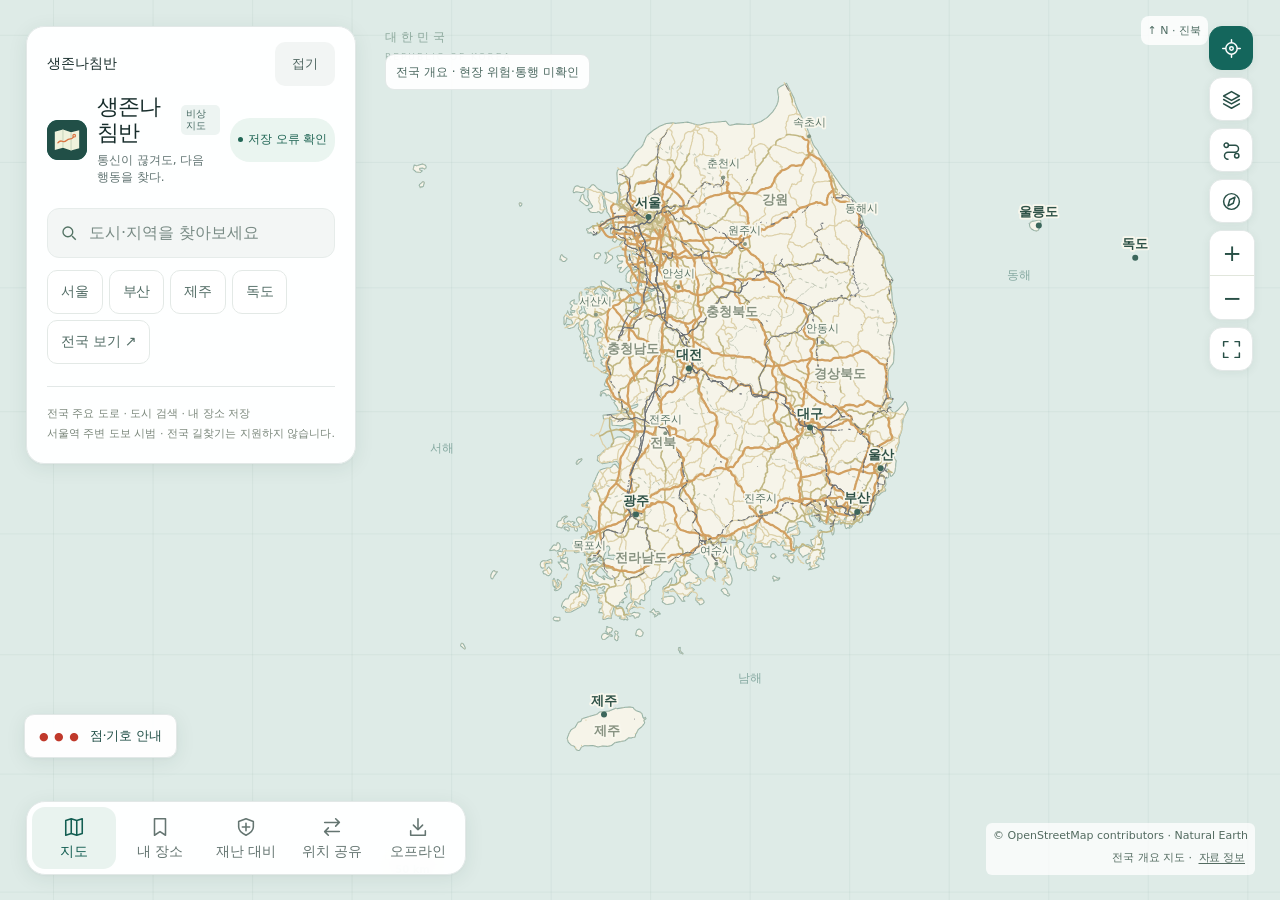
==== commit 9f05e1d2: "Deploy 1.5.0 (36b6a7b, duru-b6b2be7e16bf)" ====
--- a/index.html
+++ b/index.html
@@ -1,62 +1,62 @@
-<!doctype html>
-<html lang="ko">
-<head>
-  <meta charset="utf-8">
-  <meta name="viewport" content="width=device-width, initial-scale=1, viewport-fit=cover">
-  <meta name="theme-color" content="#214f47">
-  <meta name="description" content="전쟁·재난 상황에서 위치를 파악하고, 다음 행동을 준비하는 오프라인 지도.">
-  <title>생존나침반 · 전쟁·재난 대비 지도</title>
-  <link rel="manifest" href="./manifest.webmanifest">
-  <link rel="icon" href="./icon.svg" type="image/svg+xml">
-  <link rel="apple-touch-icon" href="./icon-192.png">
-  <link rel="stylesheet" href="./style.css">
-</head>
-<body>
-<div class="app">
-  <main class="map-shell" aria-label="대한민국 오프라인 지도">
-    <canvas id="map" tabindex="0" aria-label="지도. 손가락으로 이동하고 두 손가락으로 확대하세요. 키보드 방향키로 이동, 더하기와 빼기로 확대·축소할 수 있습니다."></canvas>
-    <div class="map-title" aria-hidden="true">대한민국 <span>REPUBLIC OF KOREA</span></div>
-  </main>
-  <button id="headerExpand" class="header-expand" aria-controls="mapHeader" aria-expanded="false" aria-label="지도 검색과 메뉴 열기"><span aria-hidden="true">⌕</span><strong>검색·메뉴</strong><small id="compactStatus">저장 확인</small></button>
-  <header id="mapHeader" class="top-panel">
-    <div class="header-handle"><span>지도 검색</span><button id="headerCollapse" aria-label="검색창 접기">접기 ⌃</button></div>
-    <div class="brand-row">
-      <div class="brand"><img class="logo" src="./icon.svg" alt=""><div class="brand-copy"><h1>생존나침반<span>비상지도</span></h1><p>통신이 끊겨도, 다음 행동을 찾다.</p></div></div>
-      <button id="statusPill" class="status" title="오프라인 저장 상태 보기">저장 확인 중</button>
-    </div>
-    <div class="search-box">
-      <svg viewBox="0 0 24 24" fill="none" stroke="currentColor" stroke-width="1.8" aria-hidden="true"><circle cx="10.5" cy="10.5" r="6.5"/><path d="m16 16 5 5"/></svg>
-      <input id="search" type="search" autocomplete="off" placeholder="도시·지역을 찾아보세요" aria-label="도시·지역 검색" aria-controls="searchResults" aria-expanded="false">
-      <button id="clearSearch" class="icon-button hidden" aria-label="검색어 지우기">×</button>
-    </div>
-    <div id="searchResults" class="results hidden" role="listbox" aria-label="검색 결과"></div>
-    <div class="quick-chips"><button data-city="서울">서울</button><button data-city="부산">부산</button><button data-city="제주">제주</button><button data-city="독도">독도</button><button id="homeChip">전국 보기 ↗</button></div>
-    <p class="desktop-caption">전국 주요 도로 · 도시 검색 · 내 장소 저장<br><span>서울역 주변 도보 시범 · 전국 길찾기는 지원하지 않습니다.</span></p>
-  </header>
-  <div class="map-controls" aria-label="지도 조작">
-    <button class="icon-button" id="locate" aria-label="내 위치 찾기" title="내 위치"><svg viewBox="0 0 24 24"><circle cx="12" cy="12" r="6.5"/><circle cx="12" cy="12" r="2"/><path d="M12 2v3m0 14v3M2 12h3m14 0h3"/></svg></button>
-    <button class="icon-button" id="layers" aria-label="지도 표시 설정" title="지도 표시"><svg viewBox="0 0 24 24"><path d="m12 3 9 5-9 5-9-5 9-5Zm-9 9 9 5 9-5m-18 5 9 5 9-5"/></svg></button>
-    <button class="icon-button" id="routeOpen" aria-label="도보 길찾기" title="도보 길찾기">↝</button>
-    <button class="icon-button" id="compassOpen" aria-label="나침반" title="나침반"><svg viewBox="0 0 24 24"><circle cx="12" cy="12" r="9"/><path d="m16 7-2 7-6 3 2-7Z"/></svg></button>
-    <div class="zoom-buttons"><button class="icon-button" id="zoomIn" aria-label="지도 확대">+</button><button class="icon-button" id="zoomOut" aria-label="지도 축소">−</button></div>
-    <button class="icon-button" id="fit" aria-label="전국 보기" title="전국 보기"><svg viewBox="0 0 24 24"><path d="M8 3H3v5m13-5h5v5M3 16v5h5m13-5v5h-5"/></svg></button>
-  </div>
-  <div id="layerPanel" class="layer-panel hidden"><strong>지도 표시</strong><label><input type="checkbox" id="showRoads" checked>주요 도로</label><label><input type="checkbox" id="showRegions" checked>시·도 경계</label><label><input type="checkbox" id="showLabels" checked>지명</label><label><input type="checkbox" id="showFacilities" checked>주요 시설</label><label><input type="checkbox" id="showRail" checked>철도·역·지하철 출구</label><small>시설: 병원·소방서·경찰·관공서·학교. 역·지하철 출입구는 OSM 위치이며 운영·출입 가능·대피시설 지정 여부를 확인하지 않았습니다. 점선 철도는 지하·터널 구간입니다. 서울역 주변 도보 시범 지역 외 골목길·건물은 포함되지 않습니다.</small></div>
-  <button id="legendOpen" class="legend-trigger" aria-haspopup="dialog"><span aria-hidden="true">● ● ●</span> 점·기호 안내</button>
-  <div class="map-bottom"><div class="scale"><div id="scaleLine"></div><span id="scaleText"></span></div><div class="attribution">© OpenStreetMap contributors · Natural Earth<br>전국 개요 지도 · <button id="sources">자료 정보</button></div></div>
-  <section id="bottomPanel" class="bottom-panel hidden" aria-label="장소 정보">
-    <div class="sheet-grip"></div><div class="panel-header"><div><span class="eyebrow" id="panelEyebrow">장소</span><h2 id="panelTitle"></h2><p id="panelSubtitle"></p></div><button class="icon-button" id="closePanel" aria-label="장소 정보 닫기">×</button></div><div id="panelBody"></div>
-  </section>
-  <nav class="bottom-nav" aria-label="주 메뉴"><button id="navMap" class="active"><span>◈</span>지도</button><button id="navSaved"><span>☆</span>내 장소 <b id="savedCount"></b></button><button id="navEmergency"><span>⊕</span>재난 대비</button><button id="navOffline"><span>↓</span>오프라인</button></nav>
-  <div id="toast" class="toast hidden" role="status" aria-live="polite"></div>
-</div>
-<dialog id="helpDialog" class="modal"><div class="modal-card"><div class="modal-header"><div><span class="eyebrow">통신이 끊기기 전에 준비하세요</span><h2>인터넷 없이 쓰는 법</h2></div><button id="closeHelp" class="icon-button" aria-label="설명 닫기">×</button></div><div id="offlineState" class="offline-state"></div><div class="step"><b>01</b><div><h3>처음 한 번은 인터넷 연결</h3><p>아래에서 지도 저장을 누르고 ‘저장 완료’를 확인하세요. 전국 지도와 앱 화면을 함께 저장합니다.</p></div></div><button id="cacheMap" class="primary-button wide">이 휴대폰에 지도 저장</button><button id="installApp" class="secondary-button wide hidden">홈 화면에 생존나침반 설치</button><div class="step"><b>02</b><div><h3>크롬에서 홈 화면에 추가</h3><p>안드로이드 크롬의 ⋮ 메뉴 → ‘홈 화면에 추가’ 또는 ‘앱 설치’를 선택하세요.</p></div></div><div class="step"><b>03</b><div><h3>비행기 모드로 확인</h3><p>저장 후 비행기 모드를 켜고 앱을 완전히 닫았다 다시 열어보세요. 지도 이동·검색·내 장소가 작동하는지 확인하면 준비 끝입니다.</p></div></div><div class="info-note"><strong>알아두세요</strong><p>전쟁·재난 상황에서 위치를 파악하고 대응을 준비하도록 돕는 지도입니다. 실제 대피에서는 정부 재난방송과 현장 통제를 우선 확인하세요. 서울역 주변에서만 도보 시범 경로를 제공합니다. 전국 골목길·건물·상세 주소·실시간 교통은 포함되지 않습니다. 시·도 경계는 과거 자료로 현재 경계와 차이가 날 수 있습니다.</p><p>위치는 권한을 허용하면 GPS로 확인합니다. 오프라인 GPS는 기기·환경에 따라 늦거나 실패할 수 있습니다. 검색과 저장한 장소는 이 기기에서 처리합니다.</p><p>브라우저 데이터를 삭제하거나 저장 공간이 부족하면 저장한 지도와 장소가 지워질 수 있습니다. 오래 보관하려면 지도 파일과 내 장소도 따로 저장하세요.</p></div><button id="downloadMap" class="secondary-button wide">지도 HTML 파일 따로 저장 ↓</button><div class="action-row"><button id="exportPins" class="link-button">내 장소 백업</button><label class="link-button" for="importPins">내 장소 불러오기</label><input type="file" id="importPins" accept="application/json,.json" hidden></div><details class="data-details"><summary>지도 자료와 이용 조건</summary><div id="dataInfo"></div></details></div></dialog>
-<script src="./map-data.js"></script>
-<script src="./app.js"></script>
-<script src="./emergency.js"></script>
-<script src="./sharing.js"></script>
-<script src="./routing-data.js"></script>
-<script src="./routing-core.js"></script>
-<script src="./routing.js"></script>
-<script src="./compass.js"></script>
-</body></html>
+<!doctype html>
+<html lang="ko">
+<head>
+  <meta charset="utf-8">
+  <meta name="viewport" content="width=device-width, initial-scale=1, viewport-fit=cover">
+  <meta name="theme-color" content="#214f47">
+  <meta name="description" content="전쟁·재난 상황에서 위치를 파악하고, 다음 행동을 준비하는 오프라인 지도.">
+  <title>생존나침반 · 전쟁·재난 대비 지도</title>
+  <link rel="manifest" href="./manifest.webmanifest">
+  <link rel="icon" href="./icon.svg" type="image/svg+xml">
+  <link rel="apple-touch-icon" href="./icon-192.png">
+  <link rel="stylesheet" href="./style.css">
+</head>
+<body>
+<div class="app">
+  <main class="map-shell" aria-label="대한민국 오프라인 지도">
+    <canvas id="map" tabindex="0" aria-label="지도. 손가락으로 이동하고 두 손가락으로 확대하세요. 키보드 방향키로 이동, 더하기와 빼기로 확대·축소할 수 있습니다."></canvas>
+    <div class="map-title" aria-hidden="true">대한민국 <span>REPUBLIC OF KOREA</span></div>
+  </main>
+  <button id="headerExpand" class="header-expand" aria-controls="mapHeader" aria-expanded="false" aria-label="지도 검색과 메뉴 열기"><svg viewBox="0 0 24 24" fill="none" stroke="currentColor" stroke-width="1.8" aria-hidden="true"><circle cx="10.5" cy="10.5" r="6.5"/><path d="m16 16 5 5"/></svg><strong>검색·메뉴</strong><small id="compactStatus">저장 확인</small></button>
+  <header id="mapHeader" class="top-panel">
+    <div class="header-handle"><span>생존나침반</span><button id="headerCollapse" aria-label="검색창 접기">접기</button></div>
+    <div class="brand-row">
+      <div class="brand"><img class="logo" src="./icon.svg" alt=""><div class="brand-copy"><h1>생존나침반<span>비상지도</span></h1><p>통신이 끊겨도, 다음 행동을 찾다.</p></div></div>
+      <button id="statusPill" class="status" title="오프라인 저장 상태 보기">저장 확인 중</button>
+    </div>
+    <div class="search-box">
+      <svg viewBox="0 0 24 24" fill="none" stroke="currentColor" stroke-width="1.8" aria-hidden="true"><circle cx="10.5" cy="10.5" r="6.5"/><path d="m16 16 5 5"/></svg>
+      <input id="search" type="search" autocomplete="off" placeholder="도시·지역을 찾아보세요" aria-label="도시·지역 검색" aria-controls="searchResults" aria-expanded="false">
+      <button id="clearSearch" class="icon-button hidden" aria-label="검색어 지우기">×</button>
+    </div>
+    <div id="searchResults" class="results hidden" role="listbox" aria-label="검색 결과"></div>
+    <div class="quick-chips"><button data-city="서울">서울</button><button data-city="부산">부산</button><button data-city="제주">제주</button><button data-city="독도">독도</button><button id="homeChip">전국 보기 ↗</button></div>
+    <p class="desktop-caption">전국 주요 도로 · 도시 검색 · 내 장소 저장<br><span>서울역 주변 도보 시범 · 전국 길찾기는 지원하지 않습니다.</span></p>
+  </header>
+  <div class="map-controls" aria-label="지도 조작">
+    <button class="icon-button" id="locate" aria-label="내 위치 찾기" title="내 위치"><svg viewBox="0 0 24 24"><circle cx="12" cy="12" r="6.5"/><circle cx="12" cy="12" r="2"/><path d="M12 2v3m0 14v3M2 12h3m14 0h3"/></svg></button>
+    <button class="icon-button" id="layers" aria-label="지도 표시 설정" title="지도 표시"><svg viewBox="0 0 24 24"><path d="m12 3 9 5-9 5-9-5 9-5Zm-9 9 9 5 9-5m-18 5 9 5 9-5"/></svg></button>
+    <button class="icon-button" id="routeOpen" aria-label="도보 길찾기" title="도보 길찾기"><svg viewBox="0 0 24 24" aria-hidden="true"><circle cx="6" cy="6" r="2.5"/><circle cx="18" cy="18" r="2.5"/><path d="M8.5 6H16a4 4 0 0 1 0 8H8a4 4 0 0 0 0 8"/></svg></button>
+    <button class="icon-button" id="compassOpen" aria-label="나침반" title="나침반"><svg viewBox="0 0 24 24"><circle cx="12" cy="12" r="9"/><path d="m16 7-2 7-6 3 2-7Z"/></svg></button>
+    <div class="zoom-buttons"><button class="icon-button" id="zoomIn" aria-label="지도 확대">+</button><button class="icon-button" id="zoomOut" aria-label="지도 축소">−</button></div>
+    <button class="icon-button" id="fit" aria-label="전국 보기" title="전국 보기"><svg viewBox="0 0 24 24"><path d="M8 3H3v5m13-5h5v5M3 16v5h5m13-5v5h-5"/></svg></button>
+  </div>
+  <div id="layerPanel" class="layer-panel hidden"><strong>지도 표시</strong><label><input type="checkbox" id="showRoads" checked>주요 도로</label><label><input type="checkbox" id="showRegions" checked>시·도 경계</label><label><input type="checkbox" id="showLabels" checked>지명</label><label><input type="checkbox" id="showFacilities" checked>주요 시설</label><label><input type="checkbox" id="showRail" checked>철도·역·지하철 출구</label><small>시설: 병원·소방서·경찰·관공서·학교. 역·지하철 출입구는 OSM 위치이며 운영·출입 가능·대피시설 지정 여부를 확인하지 않았습니다. 점선 철도는 지하·터널 구간입니다. 서울역 주변 도보 시범 지역 외 골목길·건물은 포함되지 않습니다.</small></div>
+  <button id="legendOpen" class="legend-trigger" aria-haspopup="dialog"><span aria-hidden="true">● ● ●</span> 점·기호 안내</button>
+  <div class="map-bottom"><div class="scale"><div id="scaleLine"></div><span id="scaleText"></span></div><div class="attribution">© OpenStreetMap contributors · Natural Earth<br>전국 개요 지도 · <button id="sources">자료 정보</button></div></div>
+  <section id="bottomPanel" class="bottom-panel hidden" aria-label="장소 정보">
+    <div class="sheet-grip"></div><div class="panel-header"><div><span class="eyebrow" id="panelEyebrow">장소</span><h2 id="panelTitle"></h2><p id="panelSubtitle"></p></div><button class="icon-button" id="closePanel" aria-label="장소 정보 닫기">×</button></div><div id="panelBody"></div>
+  </section>
+  <nav class="bottom-nav" aria-label="주 메뉴"><button id="navMap" class="active"><svg viewBox="0 0 24 24" aria-hidden="true"><path d="m3 5 6-2 6 2 6-2v16l-6 2-6-2-6 2V5Zm6-2v16m6-14v16"/></svg>지도</button><button id="navSaved"><svg viewBox="0 0 24 24" aria-hidden="true"><path d="M6 3h12v18l-6-4-6 4V3Z"/></svg>내 장소 <b id="savedCount"></b></button><button id="navEmergency"><svg viewBox="0 0 24 24" aria-hidden="true"><path d="m12 3 8 3v6c0 5-8 9-8 9s-8-4-8-9V6l8-3Z"/><path d="M12 8v8m-4-4h8"/></svg>재난 대비</button><button id="navOffline"><svg viewBox="0 0 24 24" aria-hidden="true"><path d="M12 3v12m-5-5 5 5 5-5M4 16v5h16v-5"/></svg>오프라인</button></nav>
+  <div id="toast" class="toast hidden" role="status" aria-live="polite"></div>
+</div>
+<dialog id="helpDialog" class="modal"><div class="modal-card"><div class="modal-header"><div><span class="eyebrow">통신이 끊기기 전에 준비하세요</span><h2>인터넷 없이 쓰는 법</h2></div><button id="closeHelp" class="icon-button" aria-label="설명 닫기">×</button></div><div id="offlineState" class="offline-state"></div><div class="step"><b>01</b><div><h3>처음 한 번은 인터넷 연결</h3><p>아래에서 지도 저장을 누르고 ‘저장 완료’를 확인하세요. 전국 지도와 앱 화면을 함께 저장합니다.</p></div></div><button id="cacheMap" class="primary-button wide">이 휴대폰에 지도 저장</button><button id="installApp" class="secondary-button wide hidden">홈 화면에 생존나침반 설치</button><div class="step"><b>02</b><div><h3>크롬에서 홈 화면에 추가</h3><p>안드로이드 크롬의 ⋮ 메뉴 → ‘홈 화면에 추가’ 또는 ‘앱 설치’를 선택하세요.</p></div></div><div class="step"><b>03</b><div><h3>비행기 모드로 확인</h3><p>저장 후 비행기 모드를 켜고 앱을 완전히 닫았다 다시 열어보세요. 지도 이동·검색·내 장소가 작동하는지 확인하면 준비 끝입니다.</p></div></div><div class="info-note"><strong>알아두세요</strong><p>전쟁·재난 상황에서 위치를 파악하고 대응을 준비하도록 돕는 지도입니다. 실제 대피에서는 정부 재난방송과 현장 통제를 우선 확인하세요. 서울역 주변에서만 도보 시범 경로를 제공합니다. 전국 골목길·건물·상세 주소·실시간 교통은 포함되지 않습니다. 시·도 경계는 과거 자료로 현재 경계와 차이가 날 수 있습니다.</p><p>위치는 권한을 허용하면 GPS로 확인합니다. 오프라인 GPS는 기기·환경에 따라 늦거나 실패할 수 있습니다. 검색과 저장한 장소는 이 기기에서 처리합니다.</p><p>브라우저 데이터를 삭제하거나 저장 공간이 부족하면 저장한 지도와 장소가 지워질 수 있습니다. 오래 보관하려면 지도 파일과 내 장소도 따로 저장하세요.</p></div><button id="downloadMap" class="secondary-button wide">지도 HTML 파일 따로 저장 ↓</button><div class="action-row"><button id="exportPins" class="link-button">내 장소 백업</button><label class="link-button" for="importPins">내 장소 불러오기</label><input type="file" id="importPins" accept="application/json,.json" hidden></div><details class="data-details"><summary>지도 자료와 이용 조건</summary><div id="dataInfo"></div></details></div></dialog>
+<script src="./map-data.js"></script>
+<script src="./app.js"></script>
+<script src="./emergency.js"></script>
+<script src="./sharing.js"></script>
+<script src="./routing-data.js"></script>
+<script src="./routing-core.js"></script>
+<script src="./routing.js"></script>
+<script src="./compass.js"></script>
+</body></html>
--- a/style.css
+++ b/style.css
@@ -35,3 +35,42 @@
 @media(max-width:720px) and (max-height:550px) and (orientation:landscape){.map-controls{display:grid;grid-template-columns:repeat(3,44px);gap:6px}.map-controls .zoom-buttons{display:contents}.map-controls .icon-button{border-radius:11px}.map-caution,.gps-banner{max-width:calc(100vw - 190px)}}
 
 .update-banner{position:absolute;left:50%;transform:translateX(-50%);bottom:calc(92px + env(safe-area-inset-bottom));z-index:20;width:min(440px,calc(100% - 32px));display:grid;grid-template-columns:1fr auto;gap:6px 10px;align-items:center;padding:10px 12px 10px 16px;background:#fcfaf5fa;border:1px solid #cfdccf;border-radius:14px;box-shadow:0 6px 22px #183e3526;color:#214f47}.update-banner.hidden{display:none}.update-banner.update-failed{border-color:#e0b9a8;background:#fbf1ec;color:#7a2e1f}.update-text{display:flex;flex-direction:column;gap:3px;min-width:0}.update-text strong{font-size:13px}.update-text span{font-size:11px;line-height:1.6;color:inherit;opacity:.85}.update-banner progress{grid-column:1/-1;grid-row:2;width:100%;height:6px;accent-color:#214f47}.update-actions{grid-column:2;grid-row:1;display:flex;align-items:center;gap:6px}.update-actions .primary-button{min-height:40px;padding:8px 12px;font-size:12px;flex:none}.update-actions .icon-button{width:40px;height:40px;min-width:40px;min-height:40px;border:0;box-shadow:none;background:transparent}
+
+/* Shared screen treatment for web, standalone HTML, and the native offline bundle. */
+:root{font-family:system-ui,-apple-system,"Noto Sans KR","Malgun Gothic",sans-serif;--ink:#172d2b;--green:#14665c;--muted:#627573;--paper:#fff;--border:#e2e8e7;--accent:#14665c;--shadow:0 4px 20px #163a3014,0 1px 3px #163a3009;--radius:18px;color:var(--ink)}
+button,a,input{outline-offset:3px}button:focus-visible,a:focus-visible,input:focus-visible{outline:3px solid #2d9685}button{letter-spacing:-.2px}
+.top-panel,.bottom-panel,.bottom-nav,.header-expand,.layer-panel{background:#fffffff7;border:1px solid #e2e8e7;box-shadow:var(--shadow);backdrop-filter:blur(12px)}
+.top-panel{padding:20px;border-radius:18px}.brand-copy h1{font-size:22px;letter-spacing:-.9px}.brand-copy h1>span{background:#edf4f2;color:#486a64;border-radius:5px}.brand-copy p{font-size:12px;letter-spacing:0}.brand .logo{border-radius:11px}.status{background:#eaf5f0;color:#216655;font-size:12px}
+.header-expand{border-radius:14px;min-height:52px;padding:10px 15px;gap:11px;color:var(--ink)}.header-expand svg{width:22px;height:22px;color:var(--green)}.header-expand strong{font-size:14px;font-weight:650}.header-expand small{font-size:12px;color:#3d6b60;padding-left:11px;border-left:1px solid #dfe7e4}.header-handle{font-size:14px;color:var(--ink);font-weight:700}.header-handle button{background:#f2f5f4;font-size:13px;color:#4e6560}
+.search-box{background:#f3f6f5;border:1px solid #e6ecea;border-radius:12px;min-height:48px}.search-box input{font-size:16px;height:48px}.search-box input::placeholder{color:#798b85}.search-box:focus-within{border-color:#458f80;box-shadow:0 0 0 3px #14665c12}.quick-chips button{font-size:14px;border-color:#e3e9e6;color:#526c65;background:#fff;min-height:44px;border-radius:10px}.quick-chips button:hover{background:#edf5f2}
+.icon-button,.zoom-buttons{border-color:#e2e8e7;background:#fff;border-radius:13px;box-shadow:0 2px 10px #163a3010;color:#284f46}.icon-button:hover{background:#edf5f2}.icon-button.active{background:var(--green);border-color:var(--green)}.zoom-buttons .icon-button{border-radius:0}.map-controls .icon-button{width:44px;height:44px;min-width:44px}.map-controls{gap:7px}.map-controls svg,.bottom-nav svg{fill:none;stroke:currentColor;stroke-width:1.7;stroke-linecap:round;stroke-linejoin:round}.map-controls #locate{background:var(--green);color:#fff;border-color:var(--green)}
+.bottom-nav{width:440px;padding:5px;gap:2px;border-radius:19px}.bottom-nav button{position:relative;flex-direction:column;gap:5px;min-height:62px;padding:7px 2px;border-radius:13px;font-size:14px;font-weight:500;white-space:nowrap;color:#647571}.bottom-nav button svg{width:22px;height:22px}.bottom-nav button.active{background:#e9f3ef;color:#135e52;font-weight:750}.bottom-nav button:hover{background:#f0f5f3}.bottom-nav b{position:absolute;top:4px;right:6px;min-width:16px;background:#14665c;color:#fff;font-size:10px;padding:1px 3px}
+.map-caution{border:1px solid #e2e8e7;background:#fffffff0;color:#4b6860;border-radius:9px;font-size:12px;letter-spacing:0;box-shadow:none}.north-marker{background:#ffffffd9;color:#4e6c63;font-size:11px;border-radius:8px;letter-spacing:0}.gps-banner{border-radius:10px;font-size:12px;border:1px solid #dbe7e2;box-shadow:none}.gps-banner.warn{background:#fff4e2;border-color:#eedbb5;color:#725220}.legend-trigger{background:#fffffff5;border:1px solid #e2e8e7;border-radius:10px;font-size:13px;box-shadow:var(--shadow)}.legend-trigger>span{letter-spacing:1px;font-size:11px}.attribution{background:#ffffffbf;color:#536b60;border-radius:6px;font-size:11px}
+.modal{background:#102b2559;backdrop-filter:blur(4px)}.modal-card{background:#fff;border-radius:22px;box-shadow:0 20px 70px #0b302633;padding:28px}.modal-header{margin-bottom:20px}.modal-header h2{font-size:26px;letter-spacing:-1px}.modal-header .icon-button{background:#f1f5f3;border-radius:12px}.modal-header p,.panel-header p{font-size:14px;color:#61766c}.eyebrow{font-size:12px;letter-spacing:.5px;color:#658174}
+.primary-button,.secondary-button{min-height:48px;border-radius:12px;font-size:14px;font-weight:650}.primary-button{background:var(--green);box-shadow:none}.primary-button:hover{background:#0f5148}.secondary-button{background:#f3f7f5;border-color:#e1e9e5;color:#335d50}.link-button{font-size:14px;color:#2f6856}.info-note,.offline-state{background:#f0f6f3;color:#45675a;font-size:14px;border-radius:12px;line-height:1.8}.small-note,.offline-detail,.panel-summary{font-size:13px;line-height:1.8;color:#62796d}.info-note h3{margin:0 0 8px;font-size:16px;color:#274f40}.info-note label{display:flex;align-items:center;gap:10px;min-height:48px;font-size:14px}.info-note input[type=checkbox]{width:18px;height:18px;accent-color:var(--green);flex-shrink:0}.step h3{font-size:15px}.step p{font-size:14px;color:#63776b}.step>b{background:#edf4ef;color:#3b6951}.data-details{font-size:13px;color:#61766a}.data-details summary{min-height:44px}
+.emergency-tabs{background:#fff}.emergency-tabs button,.sharing-tabs button{font-size:14px;border-radius:10px;background:#f1f5f3}.emergency-tabs button.active,.sharing-tabs button.active,.hazard-chips button.active{background:var(--green);color:#fff}.emergency-warning,.emergency-status{font-size:13px;line-height:1.8}.emergency-warning{background:#fff5e6;color:#735326}.hazard-chips button{font-size:14px;border-color:#e1e8e3;border-radius:10px}.guide-card,.sharing-card{background:#fff;border-color:#e0e8e2;border-radius:14px}.guide-section li,.guide-avoid li{font-size:16px;line-height:1.85}.guide-first,.compass-hint,.compass-notes{font-size:15px;line-height:1.85}.guide-jump button{font-size:13px}.guide-section h4{font-size:17px}.guide-avoid{background:#fff5e6}.pin-name{font-size:14px}.pin-name input,.pin-name select,.pin-name textarea{font-size:15px;background:#f6f8f6;border-color:#dce6df}.legend-list dt,.legend-list dd{font-size:14px;line-height:1.8}.toast{background:#193e33f5;font-size:14px;border-radius:12px}.update-banner{background:#fff;border-color:#dbe7e1;border-radius:14px}.update-text strong{font-size:14px}.update-text span{font-size:13px}.update-actions .primary-button{font-size:13px}
+@media(max-width:720px){
+ .header-expand{top:max(14px,env(safe-area-inset-top));left:14px;width:calc(100% - 82px);min-height:52px;padding:10px 12px;gap:9px}.header-expand small{font-size:11px;padding-left:9px}.header-expand strong{font-size:14px}.top-panel{padding:12px 15px 15px;border-radius:17px}.top-panel .quick-chips{gap:6px}.top-panel .quick-chips button{padding:5px 10px;font-size:14px}.brand-row{margin-bottom:12px}.results button{font-size:15px}.results button small{font-size:13px}.results .result-meta{font-size:12px}.header-handle{margin-bottom:8px}
+ .bottom-nav{left:12px;right:12px;width:auto;bottom:calc(12px + env(safe-area-inset-bottom));padding:4px;border-radius:18px}.bottom-nav button{font-size:14px;min-height:62px;gap:4px;letter-spacing:-.6px}.bottom-nav button svg{width:21px;height:21px}.map-bottom{bottom:calc(99px + env(safe-area-inset-bottom));left:16px;right:16px}.attribution{font-size:10px;max-width:255px}.legend-trigger{bottom:calc(153px + env(safe-area-inset-bottom));left:16px;font-size:13px;min-height:44px;padding:8px 11px}.bottom-panel{bottom:calc(94px + env(safe-area-inset-bottom));border-radius:18px}.map-caution{font-size:12px;line-height:1.6;padding:8px 10px}.gps-banner{font-size:12px;line-height:1.7;top:calc(var(--map-top,76px) + 62px)}.north-marker{font-size:10px;top:25px}.modal{padding:10px}.modal-card{padding:23px 20px;max-height:calc(100dvh - 20px);border-radius:20px}.modal-header h2{font-size:25px}.emergency-tabs{top:-23px}.update-banner{bottom:calc(101px + env(safe-area-inset-bottom))}.toast{bottom:calc(101px + env(safe-area-inset-bottom))}
+}
+@media(max-width:720px) and (max-height:550px) and (orientation:landscape){.bottom-nav button{flex-direction:row;min-height:44px;font-size:13px;gap:6px}.bottom-nav{padding:4px}.legend-trigger{bottom:108px}.map-bottom{bottom:78px}.map-controls{gap:6px}.map-caution,.gps-banner{max-width:calc(100vw - 190px)}}
+@media(prefers-reduced-transparency:reduce){.top-panel,.bottom-nav,.header-expand,.bottom-panel,.map-caution,.legend-trigger{background:#fff;backdrop-filter:none}}
+.north-marker{white-space:nowrap;max-width:none}
+@media(max-width:720px) and (max-height:700px){
+ .map-bottom{right:72px;gap:8px}
+ .update-banner{left:14px;right:72px;width:auto;transform:none}
+ .app:has(#mapHeader:not(.hidden)) .update-banner{right:122px}
+ .app:has(#mapHeader:not(.hidden)) .map-bottom{right:122px}
+ .update-actions{grid-column:1/-1;grid-row:3;justify-content:flex-end}
+ .app:has(#mapHeader:not(.hidden)) .map-controls{display:grid;grid-template-columns:repeat(2,44px);gap:6px}
+ .app:has(#mapHeader:not(.hidden)) .map-controls .zoom-buttons{display:contents}
+ .app:has(#mapHeader:not(.hidden)) .map-controls .icon-button{border-radius:12px}
+ .app:has(#mapHeader:not(.hidden)) .map-caution,.app:has(#mapHeader:not(.hidden)) .gps-banner{width:calc(100% - 132px)}
+ .app:has(#searchResults:not(.hidden)) .map-controls{visibility:hidden}
+}
+@media(max-width:359px){.bottom-nav button{font-size:13px;letter-spacing:-.4px}}
+@media(max-width:720px) and (max-height:550px) and (orientation:landscape){
+ .app:has(#mapHeader:not(.hidden)) .map-controls{grid-template-columns:repeat(3,44px)}
+ .app:has(#mapHeader:not(.hidden)) .map-caution,.app:has(#mapHeader:not(.hidden)) .gps-banner{width:calc(100% - 190px)}
+ .app:has(#mapHeader:not(.hidden)) .update-banner,.app:has(#mapHeader:not(.hidden)) .map-bottom{right:172px}
+}
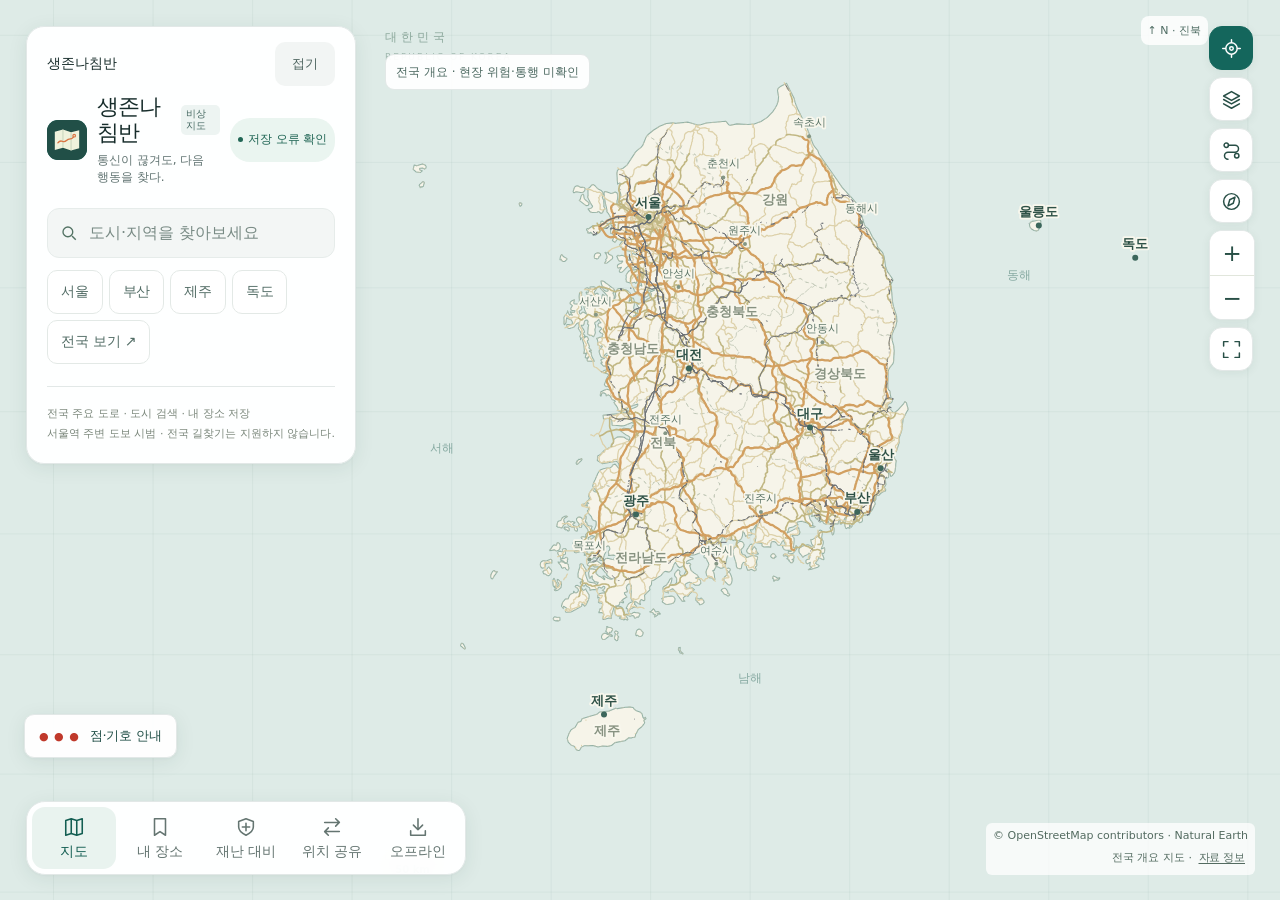
==== commit f4ffefe1: "Deploy 1.5.1 (994de9e, duru-e6c683322412)" ====
--- a/index.html
+++ b/index.html
@@ -1,62 +1,62 @@
-<!doctype html>
-<html lang="ko">
-<head>
-  <meta charset="utf-8">
-  <meta name="viewport" content="width=device-width, initial-scale=1, viewport-fit=cover">
-  <meta name="theme-color" content="#214f47">
-  <meta name="description" content="전쟁·재난 상황에서 위치를 파악하고, 다음 행동을 준비하는 오프라인 지도.">
-  <title>생존나침반 · 전쟁·재난 대비 지도</title>
-  <link rel="manifest" href="./manifest.webmanifest">
-  <link rel="icon" href="./icon.svg" type="image/svg+xml">
-  <link rel="apple-touch-icon" href="./icon-192.png">
-  <link rel="stylesheet" href="./style.css">
-</head>
-<body>
-<div class="app">
-  <main class="map-shell" aria-label="대한민국 오프라인 지도">
-    <canvas id="map" tabindex="0" aria-label="지도. 손가락으로 이동하고 두 손가락으로 확대하세요. 키보드 방향키로 이동, 더하기와 빼기로 확대·축소할 수 있습니다."></canvas>
-    <div class="map-title" aria-hidden="true">대한민국 <span>REPUBLIC OF KOREA</span></div>
-  </main>
-  <button id="headerExpand" class="header-expand" aria-controls="mapHeader" aria-expanded="false" aria-label="지도 검색과 메뉴 열기"><svg viewBox="0 0 24 24" fill="none" stroke="currentColor" stroke-width="1.8" aria-hidden="true"><circle cx="10.5" cy="10.5" r="6.5"/><path d="m16 16 5 5"/></svg><strong>검색·메뉴</strong><small id="compactStatus">저장 확인</small></button>
-  <header id="mapHeader" class="top-panel">
-    <div class="header-handle"><span>생존나침반</span><button id="headerCollapse" aria-label="검색창 접기">접기</button></div>
-    <div class="brand-row">
-      <div class="brand"><img class="logo" src="./icon.svg" alt=""><div class="brand-copy"><h1>생존나침반<span>비상지도</span></h1><p>통신이 끊겨도, 다음 행동을 찾다.</p></div></div>
-      <button id="statusPill" class="status" title="오프라인 저장 상태 보기">저장 확인 중</button>
-    </div>
-    <div class="search-box">
-      <svg viewBox="0 0 24 24" fill="none" stroke="currentColor" stroke-width="1.8" aria-hidden="true"><circle cx="10.5" cy="10.5" r="6.5"/><path d="m16 16 5 5"/></svg>
-      <input id="search" type="search" autocomplete="off" placeholder="도시·지역을 찾아보세요" aria-label="도시·지역 검색" aria-controls="searchResults" aria-expanded="false">
-      <button id="clearSearch" class="icon-button hidden" aria-label="검색어 지우기">×</button>
-    </div>
-    <div id="searchResults" class="results hidden" role="listbox" aria-label="검색 결과"></div>
-    <div class="quick-chips"><button data-city="서울">서울</button><button data-city="부산">부산</button><button data-city="제주">제주</button><button data-city="독도">독도</button><button id="homeChip">전국 보기 ↗</button></div>
-    <p class="desktop-caption">전국 주요 도로 · 도시 검색 · 내 장소 저장<br><span>서울역 주변 도보 시범 · 전국 길찾기는 지원하지 않습니다.</span></p>
-  </header>
-  <div class="map-controls" aria-label="지도 조작">
-    <button class="icon-button" id="locate" aria-label="내 위치 찾기" title="내 위치"><svg viewBox="0 0 24 24"><circle cx="12" cy="12" r="6.5"/><circle cx="12" cy="12" r="2"/><path d="M12 2v3m0 14v3M2 12h3m14 0h3"/></svg></button>
-    <button class="icon-button" id="layers" aria-label="지도 표시 설정" title="지도 표시"><svg viewBox="0 0 24 24"><path d="m12 3 9 5-9 5-9-5 9-5Zm-9 9 9 5 9-5m-18 5 9 5 9-5"/></svg></button>
-    <button class="icon-button" id="routeOpen" aria-label="도보 길찾기" title="도보 길찾기"><svg viewBox="0 0 24 24" aria-hidden="true"><circle cx="6" cy="6" r="2.5"/><circle cx="18" cy="18" r="2.5"/><path d="M8.5 6H16a4 4 0 0 1 0 8H8a4 4 0 0 0 0 8"/></svg></button>
-    <button class="icon-button" id="compassOpen" aria-label="나침반" title="나침반"><svg viewBox="0 0 24 24"><circle cx="12" cy="12" r="9"/><path d="m16 7-2 7-6 3 2-7Z"/></svg></button>
-    <div class="zoom-buttons"><button class="icon-button" id="zoomIn" aria-label="지도 확대">+</button><button class="icon-button" id="zoomOut" aria-label="지도 축소">−</button></div>
-    <button class="icon-button" id="fit" aria-label="전국 보기" title="전국 보기"><svg viewBox="0 0 24 24"><path d="M8 3H3v5m13-5h5v5M3 16v5h5m13-5v5h-5"/></svg></button>
-  </div>
-  <div id="layerPanel" class="layer-panel hidden"><strong>지도 표시</strong><label><input type="checkbox" id="showRoads" checked>주요 도로</label><label><input type="checkbox" id="showRegions" checked>시·도 경계</label><label><input type="checkbox" id="showLabels" checked>지명</label><label><input type="checkbox" id="showFacilities" checked>주요 시설</label><label><input type="checkbox" id="showRail" checked>철도·역·지하철 출구</label><small>시설: 병원·소방서·경찰·관공서·학교. 역·지하철 출입구는 OSM 위치이며 운영·출입 가능·대피시설 지정 여부를 확인하지 않았습니다. 점선 철도는 지하·터널 구간입니다. 서울역 주변 도보 시범 지역 외 골목길·건물은 포함되지 않습니다.</small></div>
-  <button id="legendOpen" class="legend-trigger" aria-haspopup="dialog"><span aria-hidden="true">● ● ●</span> 점·기호 안내</button>
-  <div class="map-bottom"><div class="scale"><div id="scaleLine"></div><span id="scaleText"></span></div><div class="attribution">© OpenStreetMap contributors · Natural Earth<br>전국 개요 지도 · <button id="sources">자료 정보</button></div></div>
-  <section id="bottomPanel" class="bottom-panel hidden" aria-label="장소 정보">
-    <div class="sheet-grip"></div><div class="panel-header"><div><span class="eyebrow" id="panelEyebrow">장소</span><h2 id="panelTitle"></h2><p id="panelSubtitle"></p></div><button class="icon-button" id="closePanel" aria-label="장소 정보 닫기">×</button></div><div id="panelBody"></div>
-  </section>
-  <nav class="bottom-nav" aria-label="주 메뉴"><button id="navMap" class="active"><svg viewBox="0 0 24 24" aria-hidden="true"><path d="m3 5 6-2 6 2 6-2v16l-6 2-6-2-6 2V5Zm6-2v16m6-14v16"/></svg>지도</button><button id="navSaved"><svg viewBox="0 0 24 24" aria-hidden="true"><path d="M6 3h12v18l-6-4-6 4V3Z"/></svg>내 장소 <b id="savedCount"></b></button><button id="navEmergency"><svg viewBox="0 0 24 24" aria-hidden="true"><path d="m12 3 8 3v6c0 5-8 9-8 9s-8-4-8-9V6l8-3Z"/><path d="M12 8v8m-4-4h8"/></svg>재난 대비</button><button id="navOffline"><svg viewBox="0 0 24 24" aria-hidden="true"><path d="M12 3v12m-5-5 5 5 5-5M4 16v5h16v-5"/></svg>오프라인</button></nav>
-  <div id="toast" class="toast hidden" role="status" aria-live="polite"></div>
-</div>
-<dialog id="helpDialog" class="modal"><div class="modal-card"><div class="modal-header"><div><span class="eyebrow">통신이 끊기기 전에 준비하세요</span><h2>인터넷 없이 쓰는 법</h2></div><button id="closeHelp" class="icon-button" aria-label="설명 닫기">×</button></div><div id="offlineState" class="offline-state"></div><div class="step"><b>01</b><div><h3>처음 한 번은 인터넷 연결</h3><p>아래에서 지도 저장을 누르고 ‘저장 완료’를 확인하세요. 전국 지도와 앱 화면을 함께 저장합니다.</p></div></div><button id="cacheMap" class="primary-button wide">이 휴대폰에 지도 저장</button><button id="installApp" class="secondary-button wide hidden">홈 화면에 생존나침반 설치</button><div class="step"><b>02</b><div><h3>크롬에서 홈 화면에 추가</h3><p>안드로이드 크롬의 ⋮ 메뉴 → ‘홈 화면에 추가’ 또는 ‘앱 설치’를 선택하세요.</p></div></div><div class="step"><b>03</b><div><h3>비행기 모드로 확인</h3><p>저장 후 비행기 모드를 켜고 앱을 완전히 닫았다 다시 열어보세요. 지도 이동·검색·내 장소가 작동하는지 확인하면 준비 끝입니다.</p></div></div><div class="info-note"><strong>알아두세요</strong><p>전쟁·재난 상황에서 위치를 파악하고 대응을 준비하도록 돕는 지도입니다. 실제 대피에서는 정부 재난방송과 현장 통제를 우선 확인하세요. 서울역 주변에서만 도보 시범 경로를 제공합니다. 전국 골목길·건물·상세 주소·실시간 교통은 포함되지 않습니다. 시·도 경계는 과거 자료로 현재 경계와 차이가 날 수 있습니다.</p><p>위치는 권한을 허용하면 GPS로 확인합니다. 오프라인 GPS는 기기·환경에 따라 늦거나 실패할 수 있습니다. 검색과 저장한 장소는 이 기기에서 처리합니다.</p><p>브라우저 데이터를 삭제하거나 저장 공간이 부족하면 저장한 지도와 장소가 지워질 수 있습니다. 오래 보관하려면 지도 파일과 내 장소도 따로 저장하세요.</p></div><button id="downloadMap" class="secondary-button wide">지도 HTML 파일 따로 저장 ↓</button><div class="action-row"><button id="exportPins" class="link-button">내 장소 백업</button><label class="link-button" for="importPins">내 장소 불러오기</label><input type="file" id="importPins" accept="application/json,.json" hidden></div><details class="data-details"><summary>지도 자료와 이용 조건</summary><div id="dataInfo"></div></details></div></dialog>
-<script src="./map-data.js"></script>
-<script src="./app.js"></script>
-<script src="./emergency.js"></script>
-<script src="./sharing.js"></script>
-<script src="./routing-data.js"></script>
-<script src="./routing-core.js"></script>
-<script src="./routing.js"></script>
-<script src="./compass.js"></script>
-</body></html>
+<!doctype html>
+<html lang="ko">
+<head>
+  <meta charset="utf-8">
+  <meta name="viewport" content="width=device-width, initial-scale=1, viewport-fit=cover">
+  <meta name="theme-color" content="#214f47">
+  <meta name="description" content="전쟁·재난 상황에서 위치를 파악하고, 다음 행동을 준비하는 오프라인 지도.">
+  <title>생존나침반 · 전쟁·재난 대비 지도</title>
+  <link rel="manifest" href="./manifest.webmanifest">
+  <link rel="icon" href="./icon.svg" type="image/svg+xml">
+  <link rel="apple-touch-icon" href="./icon-192.png">
+  <link rel="stylesheet" href="./style.css">
+</head>
+<body>
+<div class="app">
+  <main class="map-shell" aria-label="대한민국 오프라인 지도">
+    <canvas id="map" tabindex="0" aria-label="지도. 손가락으로 이동하고 두 손가락으로 확대하세요. 키보드 방향키로 이동, 더하기와 빼기로 확대·축소할 수 있습니다."></canvas>
+    <div class="map-title" aria-hidden="true">대한민국 <span>REPUBLIC OF KOREA</span></div>
+  </main>
+  <button id="headerExpand" class="header-expand" aria-controls="mapHeader" aria-expanded="false" aria-label="지도 검색과 메뉴 열기"><svg viewBox="0 0 24 24" fill="none" stroke="currentColor" stroke-width="1.8" aria-hidden="true"><circle cx="10.5" cy="10.5" r="6.5"/><path d="m16 16 5 5"/></svg><strong>검색·메뉴</strong><small id="compactStatus">저장 확인</small></button>
+  <header id="mapHeader" class="top-panel">
+    <div class="header-handle"><span>생존나침반</span><button id="headerCollapse" aria-label="검색창 접기">접기</button></div>
+    <div class="brand-row">
+      <div class="brand"><img class="logo" src="./icon.svg" alt=""><div class="brand-copy"><h1>생존나침반<span>비상지도</span></h1><p>통신이 끊겨도, 다음 행동을 찾다.</p></div></div>
+      <button id="statusPill" class="status" title="오프라인 저장 상태 보기">저장 확인 중</button>
+    </div>
+    <div class="search-box">
+      <svg viewBox="0 0 24 24" fill="none" stroke="currentColor" stroke-width="1.8" aria-hidden="true"><circle cx="10.5" cy="10.5" r="6.5"/><path d="m16 16 5 5"/></svg>
+      <input id="search" type="search" autocomplete="off" placeholder="도시·지역을 찾아보세요" aria-label="도시·지역 검색" aria-controls="searchResults" aria-expanded="false">
+      <button id="clearSearch" class="icon-button hidden" aria-label="검색어 지우기">×</button>
+    </div>
+    <div id="searchResults" class="results hidden" role="listbox" aria-label="검색 결과"></div>
+    <div class="quick-chips"><button data-city="서울">서울</button><button data-city="부산">부산</button><button data-city="제주">제주</button><button data-city="독도">독도</button><button id="homeChip">전국 보기 ↗</button></div>
+    <p class="desktop-caption">전국 주요 도로 · 도시 검색 · 내 장소 저장<br><span>서울역 주변 도보 시범 · 전국 길찾기는 지원하지 않습니다.</span></p>
+  </header>
+  <div class="map-controls" aria-label="지도 조작">
+    <button class="icon-button" id="locate" aria-label="내 위치 찾기" title="내 위치"><svg viewBox="0 0 24 24"><circle cx="12" cy="12" r="6.5"/><circle cx="12" cy="12" r="2"/><path d="M12 2v3m0 14v3M2 12h3m14 0h3"/></svg></button>
+    <button class="icon-button" id="layers" aria-label="지도 표시 설정" title="지도 표시"><svg viewBox="0 0 24 24"><path d="m12 3 9 5-9 5-9-5 9-5Zm-9 9 9 5 9-5m-18 5 9 5 9-5"/></svg></button>
+    <button class="icon-button" id="routeOpen" aria-label="도보 길찾기" title="도보 길찾기"><svg viewBox="0 0 24 24" aria-hidden="true"><circle cx="6" cy="6" r="2.5"/><circle cx="18" cy="18" r="2.5"/><path d="M8.5 6H16a4 4 0 0 1 0 8H8a4 4 0 0 0 0 8"/></svg></button>
+    <button class="icon-button" id="compassOpen" aria-label="나침반" title="나침반"><svg viewBox="0 0 24 24"><circle cx="12" cy="12" r="9"/><path d="m16 7-2 7-6 3 2-7Z"/></svg></button>
+    <div class="zoom-buttons"><button class="icon-button" id="zoomIn" aria-label="지도 확대">+</button><button class="icon-button" id="zoomOut" aria-label="지도 축소">−</button></div>
+    <button class="icon-button" id="fit" aria-label="전국 보기" title="전국 보기"><svg viewBox="0 0 24 24"><path d="M8 3H3v5m13-5h5v5M3 16v5h5m13-5v5h-5"/></svg></button>
+  </div>
+  <div id="layerPanel" class="layer-panel hidden"><strong>지도 표시</strong><label><input type="checkbox" id="showRoads" checked>주요 도로</label><label><input type="checkbox" id="showRegions" checked>시·도 경계</label><label><input type="checkbox" id="showLabels" checked>지명</label><label><input type="checkbox" id="showFacilities" checked>주요 시설</label><label><input type="checkbox" id="showRail" checked>철도·역·지하철 출구</label><small>시설: 병원·소방서·경찰·관공서·학교. 역·지하철 출입구는 OSM 위치이며 운영·출입 가능·대피시설 지정 여부를 확인하지 않았습니다. 점선 철도는 지하·터널 구간입니다. 서울역 주변 도보 시범 지역 외 골목길·건물은 포함되지 않습니다.</small></div>
+  <button id="legendOpen" class="legend-trigger" aria-haspopup="dialog"><span aria-hidden="true">● ● ●</span> 점·기호 안내</button>
+  <div class="map-bottom"><div class="scale"><div id="scaleLine"></div><span id="scaleText"></span></div><div class="attribution"><span class="attr-osm">© OpenStreetMap contributors</span><span class="attr-extra"> · Natural Earth<br>전국 개요 지도</span><span aria-hidden="true"> · </span><button id="sources">자료 정보</button></div></div>
+  <section id="bottomPanel" class="bottom-panel hidden" aria-label="장소 정보">
+    <div class="sheet-grip"></div><div class="panel-header"><div><span class="eyebrow" id="panelEyebrow">장소</span><h2 id="panelTitle"></h2><p id="panelSubtitle"></p></div><button class="icon-button" id="closePanel" aria-label="장소 정보 닫기">×</button></div><div id="panelBody"></div>
+  </section>
+  <nav class="bottom-nav" aria-label="주 메뉴"><button id="navMap" class="active"><svg viewBox="0 0 24 24" aria-hidden="true"><path d="m3 5 6-2 6 2 6-2v16l-6 2-6-2-6 2V5Zm6-2v16m6-14v16"/></svg>지도</button><button id="navSaved"><svg viewBox="0 0 24 24" aria-hidden="true"><path d="M6 3h12v18l-6-4-6 4V3Z"/></svg>내 장소 <b id="savedCount"></b></button><button id="navEmergency"><svg viewBox="0 0 24 24" aria-hidden="true"><path d="m12 3 8 3v6c0 5-8 9-8 9s-8-4-8-9V6l8-3Z"/><path d="M12 8v8m-4-4h8"/></svg>재난 대비</button><button id="navOffline"><svg viewBox="0 0 24 24" aria-hidden="true"><path d="M12 3v12m-5-5 5 5 5-5M4 16v5h16v-5"/></svg>오프라인</button></nav>
+  <div id="toast" class="toast hidden" role="status" aria-live="polite"></div>
+</div>
+<dialog id="helpDialog" class="modal"><div class="modal-card"><div class="modal-header"><div><span class="eyebrow">통신이 끊기기 전에 준비하세요</span><h2>인터넷 없이 쓰는 법</h2></div><button id="closeHelp" class="icon-button" aria-label="설명 닫기">×</button></div><div id="offlineState" class="offline-state"></div><div class="step"><b>01</b><div><h3>처음 한 번은 인터넷 연결</h3><p>아래에서 지도 저장을 누르고 ‘저장 완료’를 확인하세요. 전국 지도와 앱 화면을 함께 저장합니다.</p></div></div><button id="cacheMap" class="primary-button wide">이 휴대폰에 지도 저장</button><button id="installApp" class="secondary-button wide hidden">홈 화면에 생존나침반 설치</button><div class="step"><b>02</b><div><h3>크롬에서 홈 화면에 추가</h3><p>안드로이드 크롬의 ⋮ 메뉴 → ‘홈 화면에 추가’ 또는 ‘앱 설치’를 선택하세요.</p></div></div><div class="step"><b>03</b><div><h3>비행기 모드로 확인</h3><p>저장 후 비행기 모드를 켜고 앱을 완전히 닫았다 다시 열어보세요. 지도 이동·검색·내 장소가 작동하는지 확인하면 준비 끝입니다.</p></div></div><div class="info-note"><strong>알아두세요</strong><p>전쟁·재난 상황에서 위치를 파악하고 대응을 준비하도록 돕는 지도입니다. 실제 대피에서는 정부 재난방송과 현장 통제를 우선 확인하세요. 서울역 주변에서만 도보 시범 경로를 제공합니다. 전국 골목길·건물·상세 주소·실시간 교통은 포함되지 않습니다. 시·도 경계는 과거 자료로 현재 경계와 차이가 날 수 있습니다.</p><p>위치는 권한을 허용하면 GPS로 확인합니다. 오프라인 GPS는 기기·환경에 따라 늦거나 실패할 수 있습니다. 검색과 저장한 장소는 이 기기에서 처리합니다.</p><p>브라우저 데이터를 삭제하거나 저장 공간이 부족하면 저장한 지도와 장소가 지워질 수 있습니다. 오래 보관하려면 지도 파일과 내 장소도 따로 저장하세요.</p></div><button id="downloadMap" class="secondary-button wide">지도 HTML 파일 따로 저장 ↓</button><div class="action-row"><button id="exportPins" class="link-button">내 장소 백업</button><label class="link-button" for="importPins">내 장소 불러오기</label><input type="file" id="importPins" accept="application/json,.json" hidden></div><details class="data-details"><summary>지도 자료와 이용 조건</summary><div id="dataInfo"></div></details></div></dialog>
+<script src="./map-data.js"></script>
+<script src="./app.js"></script>
+<script src="./emergency.js"></script>
+<script src="./sharing.js"></script>
+<script src="./routing-data.js"></script>
+<script src="./routing-core.js"></script>
+<script src="./routing.js"></script>
+<script src="./compass.js"></script>
+</body></html>
--- a/style.css
+++ b/style.css
@@ -5,13 +5,13 @@
 .map-controls{position:absolute;right:25px;top:26px;z-index:6;display:flex;flex-direction:column;gap:10px}.icon-button{width:44px;height:44px;min-height:44px;min-width:44px;display:flex;align-items:center;justify-content:center;padding:0;border:1px solid #dce4d9;background:#fcfaf5f5;box-shadow:0 3px 12px #16392e12;border-radius:13px}.icon-button:hover{background:#e9efe4}.icon-button.active{background:#214f47;color:#fff;border-color:#214f47}.zoom-buttons{border:1px solid #dce4d9;border-radius:13px;overflow:hidden;box-shadow:0 3px 12px #16392e12}.zoom-buttons .icon-button{box-shadow:none;border:0;border-radius:0;font-size:23px;font-weight:400}.zoom-buttons .icon-button+button{border-top:1px solid #e1e6dc}.map-bottom{position:absolute;bottom:25px;left:385px;right:25px;display:flex;align-items:flex-end;justify-content:space-between;gap:20px;pointer-events:none;z-index:4}.scale{color:#3b6154;text-align:center;font-size:10px;font-weight:600;text-shadow:0 1px 0 #fff}.scale #scaleLine{width:80px;height:5px;border:1px solid #496b5c;border-top:0;margin-bottom:4px}.attribution{font-size:10px;color:#5c7669;text-align:right;background:#f9f9f0cc;padding:4px 7px;border-radius:4px;pointer-events:auto;line-height:1.6}.attribution a{color:inherit}.map-title{position:absolute;left:385px;top:29px;pointer-events:none;font-size:12px;letter-spacing:4px;font-weight:500;color:#466e5c88}.map-title small{display:block;font-size:9px;letter-spacing:2px;margin-top:6px;color:#577d6e77}.layer-panel{position:absolute;right:81px;top:26px;z-index:12;min-width:190px;background:var(--paper);border:1px solid var(--border);border-radius:15px;padding:16px;box-shadow:var(--shadow)}.layer-panel h3{font-size:13px;margin:0 0 9px}.layer-panel label{display:flex;align-items:center;gap:10px;min-height:44px;font-size:13px}.layer-panel input{width:17px;height:17px;accent-color:var(--green)}
 .bottom-panel{position:absolute;z-index:9;left:26px;top:285px;bottom:auto;width:330px;max-height:calc(100dvh - 390px);padding:21px;background:#fcfaf5f7;border-radius:var(--radius);box-shadow:var(--shadow);border:1px solid #ffffffaa;overflow:auto;overscroll-behavior:contain;backdrop-filter:blur(12px)}.sheet-grip{display:none}.panel-header{position:relative;padding-right:35px;margin-bottom:17px}.eyebrow{font-size:10px;text-transform:uppercase;letter-spacing:1.7px;font-weight:700;color:#718576;margin-bottom:8px}.panel-header h2{font-size:22px;letter-spacing:-.8px;font-weight:750;line-height:1.35}.panel-header p{font-size:12px;line-height:1.8;color:#718273;margin-top:8px}.panel-header .icon-button{position:absolute;right:-8px;top:-8px;border:0;box-shadow:none;background:transparent;color:#7a8b7d;width:44px;min-width:44px}.place-coordinates{display:flex;gap:10px;font-size:11px;color:#829083;font-variant-numeric:tabular-nums;padding:12px 0;border-top:1px solid var(--border)}.action-row{display:flex;gap:8px;margin-top:12px}.primary-button,.secondary-button{display:flex;justify-content:center;align-items:center;gap:7px;min-height:45px;padding:11px 15px;border-radius:11px;font-size:12px;font-weight:650;line-height:1.4;flex:1;text-decoration:none}.primary-button{background:var(--green);color:#fff;box-shadow:0 3px 5px #214f4710}.primary-button:hover{background:#153d35}.secondary-button{background:#edf0e7;color:#476750;border:1px solid #dce4d5}.secondary-button:hover{background:#e1e9da}.primary-button svg,.secondary-button svg{width:17px;height:17px}.saved-item{display:flex;align-items:center;gap:10px;border-top:1px solid #e1e6db;padding:9px 0;min-height:56px}.saved-item>button:first-child{flex:1;text-align:left;background:transparent;padding:8px 0;min-height:44px;font-size:13px;font-weight:600}.saved-item small{display:block;font-weight:400;font-size:10px;color:#879184;margin-top:5px}.saved-item>button:last-child{background:transparent;min-height:44px;min-width:44px;color:#8c9b8b}.empty-state{font-size:13px;line-height:1.9;color:#7b8d7b;text-align:center;padding:20px 5px}.bottom-nav{position:absolute;z-index:11;bottom:25px;left:26px;width:330px;display:flex;gap:4px;padding:5px;border-radius:17px;background:#fcfaf5f7;box-shadow:var(--shadow);border:1px solid #ffffffbd}.bottom-nav button{flex:1;display:flex;align-items:center;justify-content:center;gap:7px;min-height:43px;padding:8px 6px;border-radius:12px;color:#758774;font-size:12px;background:transparent}.bottom-nav button svg{width:17px;height:17px}.bottom-nav button.active{color:var(--green);background:#e9eee3;font-weight:750}.bottom-nav button:hover{background:#edf0e7}
 .modal{position:fixed;inset:0;z-index:30;border:0;margin:0;max-width:none;max-height:none;width:100%;height:100%;padding:24px;background:#173c3470;backdrop-filter:blur(6px);color:var(--ink)}.modal[open]{display:flex;align-items:center;justify-content:center}.modal::backdrop{background:transparent}.modal-card{position:relative;width:min(100%,480px);max-height:calc(100dvh - 48px);padding:29px;background:var(--paper);border-radius:25px;overflow:auto;box-shadow:0 20px 100px #06281d30}.modal-header{display:flex;align-items:flex-start;justify-content:space-between;gap:15px;margin-bottom:23px}.modal-header h2{font-size:25px;letter-spacing:-1px}.modal-header p{font-size:12px;color:#7e8c7e;margin-top:8px;line-height:1.8}.modal-header .icon-button{border:0;box-shadow:none;background:#edf0e7;border-radius:50%;width:44px;height:44px;min-width:44px;min-height:44px}.step{position:relative;min-height:51px;padding:0 0 20px 35px;font-size:13px;line-height:1.8}.step:before{position:absolute;left:0;top:1px;content:attr(data-step);display:flex;align-items:center;justify-content:center;width:23px;height:23px;background:#e7ede0;color:#3c6750;font-size:11px;font-weight:750;border-radius:50%}.step strong{font-weight:650}.step p{font-size:12px;color:#7b8a7b;margin-top:3px}.info-note{border-radius:12px;background:#edf1e8;padding:13px 15px;font-size:12px;line-height:1.9;color:#59755d;margin:14px 0}.data-details{font-size:11px;line-height:1.9;color:#899486;border-top:1px solid var(--border);margin-top:20px;padding-top:16px}.data-details summary{cursor:pointer;color:#62785f;min-height:30px}.data-details p{margin:7px 0}.link-button{background:transparent;border:0;text-decoration:underline;text-underline-offset:3px;padding:9px 0;font-size:12px;color:#567450}.toast{position:fixed;z-index:50;bottom:calc(95px + env(safe-area-inset-bottom));left:50%;transform:translateX(-50%);width:max-content;max-width:calc(100vw - 36px);background:#173f38f5;color:#fff;border:1px solid #ffffff22;border-radius:12px;padding:13px 20px;box-shadow:var(--shadow);font-size:13px;line-height:1.7;text-align:center;pointer-events:none}.offline-detail{font-size:11px;line-height:1.8;color:#80917f}.panel-summary{font-size:12px;line-height:1.9;color:#7c8b7c}.inline-badge{display:inline-block;font-size:10px;padding:4px 8px;border-radius:8px;background:#edf0e5;color:#5e7a5d;margin:5px 0}
-@media(min-width:721px) and (max-height:730px){.top-panel{padding:17px}.brand-row{margin-bottom:14px}.desktop-caption{display:none}.bottom-panel{top:252px;max-height:calc(100dvh - 350px)}}
-@media(max-width:720px){.top-panel{top:max(12px,env(safe-area-inset-top));left:12px;right:12px;width:auto;padding:15px 15px 12px;border-radius:20px;background:#fcfaf5f5}.brand-row{margin-bottom:13px}.brand .logo{width:33px;height:33px;border-radius:10px}.logo svg{width:23px;height:23px}.brand-copy h1{font-size:19px;letter-spacing:-.8px}.brand-copy p{font-size:9px;margin-top:3px}.status{font-size:9px;padding:6px 8px}.search-box{min-height:44px;border-radius:11px}.search-box input{font-size:14px;height:44px}.quick-chips{margin-top:9px;gap:7px;flex-wrap:nowrap;overflow:auto;scrollbar-width:none}.quick-chips::-webkit-scrollbar{display:none}.quick-chips button{white-space:nowrap;min-height:44px;padding:5px 12px;font-size:11px}.desktop-caption{display:none}.results{max-height:calc(65dvh - 140px)}.map-controls{right:14px;top:209px;gap:8px}.icon-button{width:42px;min-width:42px;height:44px;border-radius:12px}.zoom-buttons{border-radius:12px}.map-title{top:211px;left:21px;font-size:9px;letter-spacing:3px;color:#466e5c99}.map-title small{font-size:8px;margin-top:4px}.map-bottom{left:17px;right:17px;bottom:calc(87px + env(safe-area-inset-bottom));gap:15px}.attribution{max-width:240px;font-size:8px;padding:3px 5px;line-height:1.5}.scale{font-size:9px}.scale #scaleLine{width:65px}.bottom-nav{left:12px;right:12px;bottom:calc(12px + env(safe-area-inset-bottom));width:auto;border-radius:18px;padding:5px}.bottom-nav button{min-height:46px;font-size:11px;gap:7px}.bottom-nav button svg{width:18px;height:18px}.bottom-panel{top:auto;left:12px;right:12px;width:auto;bottom:calc(81px + env(safe-area-inset-bottom));max-height:min(45dvh,360px);padding:18px 20px 20px;border-radius:23px;background:#fcfaf5fc;overflow:auto}.sheet-grip{display:block;height:4px;width:31px;border-radius:4px;background:#d7dfd1;margin:-7px auto 12px}.panel-header{margin-bottom:12px}.panel-header h2{font-size:21px}.panel-header p{font-size:11px;margin-top:5px}.eyebrow{font-size:9px;margin-bottom:6px}.place-coordinates{font-size:10px;padding:9px 0}.action-row{margin-top:9px}.primary-button,.secondary-button{font-size:12px;min-height:44px}.layer-panel{top:209px;right:65px;min-width:175px;padding:13px}.layer-panel label{font-size:12px}.modal{padding:14px}.modal-card{padding:24px 22px;border-radius:23px;max-height:calc(100dvh - 28px)}.modal-header h2{font-size:23px}.modal-header{margin-bottom:21px}.toast{font-size:12px;bottom:calc(91px + env(safe-area-inset-bottom));padding:11px 16px}.map-shell:has(.bottom-panel:not(.hidden)) .map-bottom{visibility:hidden}}
+@media(min-width:721px) and (min-height:551px) and (max-height:730px){.top-panel{padding:17px}.brand-row{margin-bottom:14px}.desktop-caption{display:none}.bottom-panel{top:252px;max-height:calc(100dvh - 350px)}}
+@media(max-width:720px),(max-height:550px) and (orientation:landscape){.top-panel{top:max(12px,env(safe-area-inset-top));left:12px;right:12px;width:auto;padding:15px 15px 12px;border-radius:20px;background:#fcfaf5f5}.brand-row{margin-bottom:13px}.brand .logo{width:33px;height:33px;border-radius:10px}.logo svg{width:23px;height:23px}.brand-copy h1{font-size:19px;letter-spacing:-.8px}.brand-copy p{font-size:9px;margin-top:3px}.status{font-size:9px;padding:6px 8px}.search-box{min-height:44px;border-radius:11px}.search-box input{font-size:14px;height:44px}.quick-chips{margin-top:9px;gap:7px;flex-wrap:nowrap;overflow:auto;scrollbar-width:none}.quick-chips::-webkit-scrollbar{display:none}.quick-chips button{white-space:nowrap;min-height:44px;padding:5px 12px;font-size:11px}.desktop-caption{display:none}.results{max-height:calc(65dvh - 140px)}.map-controls{right:14px;top:209px;gap:8px}.icon-button{width:42px;min-width:42px;height:44px;border-radius:12px}.zoom-buttons{border-radius:12px}.map-title{top:211px;left:21px;font-size:9px;letter-spacing:3px;color:#466e5c99}.map-title small{font-size:8px;margin-top:4px}.map-bottom{left:17px;right:17px;bottom:calc(87px + env(safe-area-inset-bottom));gap:15px}.attribution{max-width:240px;font-size:8px;padding:3px 5px;line-height:1.5}.scale{font-size:9px}.scale #scaleLine{width:65px}.bottom-nav{left:12px;right:12px;bottom:calc(12px + env(safe-area-inset-bottom));width:auto;border-radius:18px;padding:5px}.bottom-nav button{min-height:46px;font-size:11px;gap:7px}.bottom-nav button svg{width:18px;height:18px}.bottom-panel{top:auto;left:12px;right:12px;width:auto;bottom:calc(81px + env(safe-area-inset-bottom));max-height:min(45dvh,360px);padding:18px 20px 20px;border-radius:23px;background:#fcfaf5fc;overflow:auto}.sheet-grip{display:block;height:4px;width:31px;border-radius:4px;background:#d7dfd1;margin:-7px auto 12px}.panel-header{margin-bottom:12px}.panel-header h2{font-size:21px}.panel-header p{font-size:11px;margin-top:5px}.eyebrow{font-size:9px;margin-bottom:6px}.place-coordinates{font-size:10px;padding:9px 0}.action-row{margin-top:9px}.primary-button,.secondary-button{font-size:12px;min-height:44px}.layer-panel{top:209px;right:65px;min-width:175px;padding:13px}.layer-panel label{font-size:12px}.modal{padding:14px}.modal-card{padding:24px 22px;border-radius:23px;max-height:calc(100dvh - 28px)}.modal-header h2{font-size:23px}.modal-header{margin-bottom:21px}.toast{font-size:12px;bottom:calc(91px + env(safe-area-inset-bottom));padding:11px 16px}.map-shell:has(.bottom-panel:not(.hidden)) .map-bottom{visibility:hidden}}
 @media(max-width:360px){.top-panel{padding:12px}.brand-copy h1{font-size:18px}.status{padding:5px 6px}.brand-row{gap:5px}.quick-chips{gap:4px}.quick-chips button{padding:5px 9px}.bottom-nav button{gap:5px}}
 /* Integration details shared by the app's generated panels. */
 .brand-copy h1{display:flex;align-items:center;gap:7px}.brand-copy h1>span{font-size:10px;letter-spacing:0;color:#a16e43;font-weight:650;background:#f2e9da;border-radius:5px;padding:3px 5px}.status{min-height:44px}.map-title>span{display:block;font-size:9px;letter-spacing:2px;margin-top:6px;color:#577d6e77}.map-controls svg{fill:none;stroke:currentColor;stroke-width:1.8;stroke-linecap:round;stroke-linejoin:round}.result>span:nth-child(2){flex:1}.result-icon{display:flex;align-items:center;justify-content:center;width:28px;height:32px;color:#7b987e;font-size:20px}.no-results{padding:16px 10px;font-size:13px;line-height:1.8;color:#657e69}.no-results small{font-size:11px;color:#889484}.saved-item{width:100%;text-align:left;background:transparent}.saved-item:hover{background:#edf1e6}.saved-item>span:nth-child(2){flex:1}.saved-symbol{color:#d18150;font-size:14px;margin:0 5px}.saved-item>span:last-child{color:#799278}.empty-state>span{display:block;font-size:32px;color:#a2b39a;margin-bottom:9px}.empty-state h3{font-size:14px;margin:0 0 8px;color:#58725b;font-weight:650}.empty-state p{font-size:12px}.offline-state{padding:13px 15px;border-radius:12px;background:#e8efe2;color:#456f51;font-size:12px;line-height:1.9;margin-bottom:22px}.wide{width:100%;margin-bottom:10px;flex:none}.step{display:flex;gap:12px;padding:0 0 22px;align-items:flex-start}.step:before{display:none}.step>b{display:flex;align-items:center;justify-content:center;flex:0 0 26px;min-height:26px;margin-top:1px;border-radius:50%;background:#e7ede0;color:#3c6750;font-size:10px;font-weight:750}.step h3{font-size:13px;font-weight:650;margin:0}.step>div{flex:1;min-width:0}.layer-panel>strong{font-size:13px;display:block;margin-bottom:5px}.layer-panel>small{font-size:10px;line-height:1.7;color:#8a9688}.attribution button{background:transparent;color:inherit;font:inherit;text-decoration:underline;text-underline-offset:2px;padding:0 3px;min-height:44px;min-width:44px;margin:-9px 0}.bottom-nav b{font-size:9px;min-width:15px;line-height:15px;border-radius:50%;background:#dde7d5;color:#4f7151}.bottom-nav b:empty{display:none}.link-button[for]{display:flex;align-items:center;justify-content:center;min-height:44px;cursor:pointer}.icon-button.locating{animation:gpsPulse 1.1s infinite alternate}@keyframes gpsPulse{to{background:#d9e8d6;color:#2b7250}}
 @media(min-width:721px) and (min-height:731px){.bottom-panel{top:338px;max-height:calc(100dvh - 443px)}}
-@media(max-width:720px){.map-title>span{font-size:8px;margin-top:4px}.app:has(>.bottom-panel:not(.hidden))>.map-bottom{visibility:hidden}.brand-row{margin-bottom:10px}}
+@media(max-width:720px),(max-height:550px) and (orientation:landscape){.map-title>span{font-size:8px;margin-top:4px}.app:has(>.bottom-panel:not(.hidden))>.map-bottom{visibility:hidden}.brand-row{margin-bottom:10px}}
 @media(prefers-reduced-motion:no-preference){button{transition:background .15s,color .15s,box-shadow .15s}.bottom-panel{animation:rise .2s ease-out}@keyframes rise{from{opacity:0;transform:translateY(8px)}to{opacity:1;transform:none}}}
 
 
@@ -20,57 +20,99 @@
 
 /* Emergency preparedness tools: deliberately quiet, with no alarm effects. */
 .bottom-nav{width:420px}.pin-name{display:flex;align-items:center;gap:10px;font-size:11px;color:#718576;margin:8px 0}.pin-name input,.pin-name select,.pin-name textarea{flex:1;min-width:0;width:100%;min-height:44px;border:1px solid #dce1d7;border-radius:9px;padding:8px;background:#f4f5ed;color:#214f47;font:inherit}.pin-name textarea{min-height:65px;resize:vertical}.north-marker{position:absolute;right:25px;top:294px;color:#44695c;font-size:10px;background:#fcfaf5d9;padding:7px;border-radius:8px;pointer-events:none;z-index:5}.emergency-modal .modal-card{width:min(100%,560px)}.emergency-warning{padding:12px;border-radius:12px;background:#f6e8da;color:#744b32;font-size:12px;line-height:1.8}.emergency-status{font-size:10px;line-height:1.7;padding:12px 0;color:#667d6b}.emergency-tabs{display:flex;gap:7px;position:sticky;top:-24px;background:#fcfaf5;z-index:3;padding:10px 0 12px}.emergency-tabs button{flex:1;min-height:44px;background:#edf1e8;border-radius:10px;font-size:12px}.emergency-tabs button.active,.hazard-chips button.active{background:#214f47;color:white}.hazard-chips{display:flex;gap:6px;flex-wrap:wrap;margin:10px 0}.hazard-chips button{border:1px solid #dce1d7;border-radius:18px;background:transparent;min-height:44px;padding:7px 13px;font-size:12px}.guide-card{border:1px solid #dce1d7;border-radius:14px;padding:16px;margin:10px 0}.guide-card h3{margin:0 0 10px;font-size:16px;line-height:1.6}.guide-card p{font-size:13px;line-height:1.9;margin-bottom:13px}.guide-card a,.source-date{font-size:10px;line-height:1.8}.position-status{background:#edf1e8;padding:13px;border-radius:10px;font-size:12px;line-height:1.8;margin:8px 0 13px}.reference-choice,.stacked-label{display:flex;flex-direction:column;gap:7px;font-size:12px;margin:15px 0;color:#456450}.reference-choice select,.stacked-label textarea,.location-card{border:1px solid #d0dacb;background:#fffef8;color:#214f47;border-radius:10px;padding:12px;width:100%;min-height:46px;font:inherit}.stacked-label textarea{min-height:100px;line-height:1.8;resize:vertical}#referenceInfo{font-size:12px;line-height:1.8;padding:10px;background:#f0f2eb;border-radius:10px}.location-card{height:210px;font-size:12px;line-height:1.8;resize:vertical}.small-note{font-size:11px;line-height:1.9;color:#6a7b6b;margin:11px 0}.emergency-modal h3{font-size:16px;margin-top:21px}.emergency-call{text-align:center;text-decoration:none;display:flex;align-items:center;justify-content:center}.distance-item{display:flex;flex-direction:column;gap:6px;padding:13px 0;border-bottom:1px solid #e1e6db;font-size:13px}.distance-item small{color:#7b887b;font-size:10px}.settings-row{display:flex;gap:20px;flex-wrap:wrap;margin:20px 0}.settings-row label,.checklist-row{display:flex;align-items:center;gap:11px;min-height:46px;font-size:13px;line-height:1.6}.settings-row input,.checklist-row input{width:19px;height:19px;accent-color:#214f47;flex-shrink:0}.checklist-row{border-bottom:1px solid #e6e9df;padding:8px 0}.file-label{cursor:pointer;display:flex;align-items:center;justify-content:center}.low-power *{animation:none!important;transition:none!important;backdrop-filter:none!important}.large-text .emergency-modal p,.large-text .emergency-modal label,.large-text .emergency-modal button,.large-text .emergency-modal textarea,.large-text .guide-card p{font-size:16px;line-height:1.9}.large-text .emergency-modal .small-note{font-size:14px}.large-text .bottom-nav button{font-size:13px}.large-text .panel-header p,.large-text .pin-name{font-size:13px}
-@media(max-width:720px){.bottom-nav{width:auto}.bottom-nav button{font-size:10px;gap:4px}.north-marker{right:13px;top:482px}.emergency-modal .modal-card{padding:22px 19px}.emergency-tabs{top:-22px}.emergency-modal .action-row{flex-wrap:wrap}.emergency-modal .action-row>*{flex:1;min-width:120px}}
+@media(max-width:720px),(max-height:550px) and (orientation:landscape){.bottom-nav{width:auto}.bottom-nav button{font-size:10px;gap:4px}.north-marker{right:13px;top:482px}.emergency-modal .modal-card{padding:22px 19px}.emergency-tabs{top:-22px}.emergency-modal .action-row{flex-wrap:wrap}.emergency-modal .action-row>*{flex:1;min-width:120px}}
 
 .map-caution{position:absolute;left:385px;top:54px;max-width:460px;font-size:10px;line-height:1.7;padding:7px 10px;background:#fcfaf5e8;border:1px solid #d5dfd2;border-radius:9px;z-index:5;pointer-events:none}.gps-banner{position:absolute;left:385px;top:107px;max-width:460px;font-size:11px;line-height:1.7;padding:8px 11px;background:#f4e8d5;border-radius:10px;z-index:5;pointer-events:none}.paper-card{border:2px dashed #829481;padding:16px;background:white;color:#1e3d31;margin:16px 0}.paper-card p{white-space:pre-wrap;font-size:13px;line-height:1.8;margin:12px 0}.low-power .emergency-modal .modal-card{background:#121c18;color:#e6eee5}.low-power .emergency-modal .small-note,.low-power .emergency-modal .source-date{color:#bdccbd}.low-power .emergency-modal .emergency-tabs{background:#121c18}.low-power .emergency-modal .guide-card{border-color:#4f6553}.low-power .emergency-modal .guide-card a{color:#b5d5bd}.low-power .emergency-modal .position-status,.low-power .emergency-modal #referenceInfo{background:#213a2b;color:#edf3e9}.low-power .emergency-modal .info-note{background:#213a2b;color:#c9d9c9}
-@media(max-width:720px){.map-title{display:none}.map-caution{left:14px;top:205px;width:calc(100% - 86px);font-size:9px;max-width:380px}.gps-banner{left:14px;top:270px;width:calc(100% - 86px);font-size:10px}}
+@media(max-width:720px),(max-height:550px) and (orientation:landscape){.map-title{display:none}.map-caution{left:14px;top:205px;width:calc(100% - 86px);font-size:9px;max-width:380px}.gps-banner{left:14px;top:270px;width:calc(100% - 86px);font-size:10px}}
 .gps-banner.warn{background:#f6dcd2;color:#7a2e1f;font-weight:600}
 .distance-item .distance-caveat{color:#8a5a3c}
 /* One-time location cards: received reports stay separate from GPS and personal pins. */
-.sharing-modal .modal-card{width:min(100%,560px)}.sharing-caution{font-size:12px;line-height:1.8;background:#f2e9dc;color:#71543c;padding:12px;border-radius:12px;margin:10px 0}.sharing-modal .stacked-label input,.sharing-modal .stacked-label select{font:inherit;background:#fffef8;border:1px solid #d0dacb;border-radius:10px;padding:12px;width:100%;min-height:46px;color:#214f47}.sharing-card{border:1px solid #d7d9e3;background:#f5f3f8;border-radius:13px;padding:14px;margin:14px 0;font-size:12px;line-height:1.9;overflow-wrap:anywhere}.sharing-card h3{font-size:14px;margin:0 0 8px}.sharing-card p{margin:8px 0}.sharing-stale{border-style:dashed;background:#f0f0ea;color:#666e65}.sharing-note{white-space:pre-wrap}.sharing-toggle{display:flex;align-items:center;gap:10px;min-height:44px;font-size:13px}.sharing-toggle input{width:20px;height:20px}.sharing-modal .action-row{flex-wrap:wrap}.sharing-modal .emergency-tabs{top:-24px}.large-text .sharing-modal p,.large-text .sharing-modal label,.large-text .sharing-modal button{font-size:15px}.bottom-nav{width:480px}.bottom-nav button{white-space:nowrap}@media(max-width:720px){.bottom-nav{width:auto}.bottom-nav button{font-size:10px;gap:4px;padding:5px 3px}.large-text .bottom-nav button{font-size:11px}.sharing-modal .modal-card{padding:22px 18px}.sharing-modal .emergency-tabs{top:-22px}}
+.sharing-modal .modal-card{width:min(100%,560px)}.sharing-caution{font-size:12px;line-height:1.8;background:#f2e9dc;color:#71543c;padding:12px;border-radius:12px;margin:10px 0}.sharing-modal .stacked-label input,.sharing-modal .stacked-label select{font:inherit;background:#fffef8;border:1px solid #d0dacb;border-radius:10px;padding:12px;width:100%;min-height:46px;color:#214f47}.sharing-card{border:1px solid #d7d9e3;background:#f5f3f8;border-radius:13px;padding:14px;margin:14px 0;font-size:12px;line-height:1.9;overflow-wrap:anywhere}.sharing-card h3{font-size:14px;margin:0 0 8px}.sharing-card p{margin:8px 0}.sharing-stale{border-style:dashed;background:#f0f0ea;color:#666e65}.sharing-note{white-space:pre-wrap}.sharing-toggle{display:flex;align-items:center;gap:10px;min-height:44px;font-size:13px}.sharing-toggle input{width:20px;height:20px}.sharing-modal .action-row{flex-wrap:wrap}.sharing-modal .emergency-tabs{top:-24px}.large-text .sharing-modal p,.large-text .sharing-modal label,.large-text .sharing-modal button{font-size:15px}.bottom-nav{width:480px}.bottom-nav button{white-space:nowrap}@media(max-width:720px),(max-height:550px) and (orientation:landscape){.bottom-nav{width:auto}.bottom-nav button{font-size:10px;gap:4px;padding:5px 3px}.large-text .bottom-nav button{font-size:11px}.sharing-modal .modal-card{padding:22px 18px}.sharing-modal .emergency-tabs{top:-22px}}
 .routing-modal .modal-card{width:min(100%,560px)}.routing-caution{font-size:12px;line-height:1.8;padding:12px;background:#edf2ed;border-radius:12px}.route-endpoints{border:1px solid #dae3da;border-radius:12px;padding:8px 12px;font-size:12px}.routing-modal .action-row{flex-wrap:wrap}.routing-modal summary{padding:16px 0;font-size:14px;cursor:pointer}.route-zone{display:flex;align-items:center;justify-content:space-between;font-size:12px;gap:8px}#routeCandidate{padding:12px;margin:12px 0;border:1px solid #7b9f90;border-radius:12px;font-size:12px;line-height:1.8}#routeStatus{font-size:13px;line-height:1.8;min-height:44px}#routeOpen{font-size:28px}.routing-modal button:disabled{opacity:.45;cursor:default}.map-controls{gap:6px}
-.legend-trigger{position:absolute;left:24px;bottom:142px;z-index:7;min-height:44px;padding:10px 14px;border:1px solid #dbe3d8;border-radius:14px;background:#fcfaf5f5;color:#214f47;font-size:12px;box-shadow:0 3px 12px #214f4712}.legend-trigger>span{color:#c0392b;font-size:9px;margin-right:6px;letter-spacing:1px}.legend-modal .modal-card{width:min(100%,560px)}.legend-intro{font-size:13px;line-height:1.8}.legend-modal h3{font-size:14px;margin:24px 0 12px}.legend-list{margin:0}.legend-list>div{display:grid;grid-template-columns:155px 1fr;gap:10px;align-items:center;padding:12px 0;border-bottom:1px solid #e3e8de}.legend-list dt{display:flex;align-items:center;gap:10px;font-size:12px;font-weight:650}.legend-list dd{margin:0;font-size:12px;line-height:1.7;color:#617768}.legend-dot{display:inline-flex;align-items:center;justify-content:center;background:var(--mark-color);color:white;width:20px;height:20px;flex:0 0 20px;border:1.5px solid white;box-shadow:0 0 0 1px #d7dfd6;border-radius:50%;font-size:10px}.legend-square{border-radius:3px}.legend-pin{width:18px;height:25px;flex:0 0 20px}.legend-gps{width:20px;height:20px;border:6px solid #3984bd33;border-radius:50%;background:#3984bd;flex:0 0 20px}.legend-goal{display:inline-grid;place-items:center;clip-path:polygon(50% 0,100% 50%,50% 100%,0 50%);background:#a16d22;color:white;font-size:9px;width:22px;height:22px;flex:0 0 22px}.legend-place{width:5px;height:5px;margin:7px;background:#849684;border-radius:50%;flex:0 0 5px}.legend-line{display:block;flex:0 0 24px;width:24px;height:0;border-top:3px solid #cfaa63}.legend-rail{border-top:4px dashed #687077}.legend-walk{border-top:1px solid #b0bab0}.legend-route{border-top:4px solid #286b9c}.legend-boundary{border-top:2px dashed #587d91}.legend-cross{font-size:24px;width:24px;text-align:center;color:#3b4047}.legend-zone{width:24px;height:24px;border-radius:50%;background:#b45b3833;border:2px solid #a34e32;flex:0 0 24px}.legend-note{background:#edf1e8;padding:12px;border-radius:10px;font-size:12px;line-height:1.8}.guide-first{background:#edf2e9;border-radius:12px;padding:14px!important;font-weight:600}.guide-jump{display:flex;gap:6px;flex-wrap:wrap;margin:16px 0}.guide-jump button{min-height:44px;padding:8px 10px;border-radius:9px;background:#edf1e8;color:#456450;font-size:11px;text-align:left}.guide-section{scroll-margin-top:76px;border-top:1px solid #e0e6db;padding-top:5px;margin-top:20px}.guide-section h4,.guide-avoid h4{display:flex;align-items:center;gap:9px;font-size:14px;line-height:1.6;margin:15px 0 10px}.guide-section h4 span{display:grid;place-items:center;width:24px;height:24px;flex:0 0 24px;border-radius:50%;background:#214f47;color:#fff;font-size:11px}.guide-section ul,.guide-avoid ul{padding-left:20px;margin:0}.guide-section li,.guide-avoid li{font-size:13px;line-height:1.9;margin:10px 0;padding-left:3px}.guide-avoid{background:#f4e9dc;padding:4px 14px 12px;border-radius:12px;margin-top:22px}.guide-sources{border-top:1px solid #dce3d7;margin-top:22px;padding-top:16px;font-size:11px;line-height:1.8}.guide-sources a{display:block;min-height:44px;padding:10px 0}.guide-sources p{font-size:11px}.large-text .guide-section li,.large-text .guide-avoid li,.large-text .legend-list dd,.large-text .legend-list dt{font-size:16px}.large-text .guide-section h4{font-size:18px}@media(max-width:720px){.legend-trigger{left:17px;bottom:150px;font-size:11px;padding:8px 11px}.legend-list>div{grid-template-columns:130px 1fr;gap:6px}.guide-card{padding:15px}.guide-jump button{font-size:11px}.app:has(>.bottom-panel:not(.hidden))>.legend-trigger{display:none}}
+.legend-trigger{position:absolute;left:24px;bottom:142px;z-index:7;min-height:44px;padding:10px 14px;border:1px solid #dbe3d8;border-radius:14px;background:#fcfaf5f5;color:#214f47;font-size:12px;box-shadow:0 3px 12px #214f4712}.legend-trigger>span{color:#c0392b;font-size:9px;margin-right:6px;letter-spacing:1px}.legend-modal .modal-card{width:min(100%,560px)}.legend-intro{font-size:13px;line-height:1.8}.legend-modal h3{font-size:14px;margin:24px 0 12px}.legend-list{margin:0}.legend-list>div{display:grid;grid-template-columns:155px 1fr;gap:10px;align-items:center;padding:12px 0;border-bottom:1px solid #e3e8de}.legend-list dt{display:flex;align-items:center;gap:10px;font-size:12px;font-weight:650}.legend-list dd{margin:0;font-size:12px;line-height:1.7;color:#617768}.legend-dot{display:inline-flex;align-items:center;justify-content:center;background:var(--mark-color);color:white;width:20px;height:20px;flex:0 0 20px;border:1.5px solid white;box-shadow:0 0 0 1px #d7dfd6;border-radius:50%;font-size:10px}.legend-square{border-radius:3px}.legend-pin{width:18px;height:25px;flex:0 0 20px}.legend-gps{width:20px;height:20px;border:6px solid #3984bd33;border-radius:50%;background:#3984bd;flex:0 0 20px}.legend-goal{display:inline-grid;place-items:center;clip-path:polygon(50% 0,100% 50%,50% 100%,0 50%);background:#a16d22;color:white;font-size:9px;width:22px;height:22px;flex:0 0 22px}.legend-place{width:5px;height:5px;margin:7px;background:#849684;border-radius:50%;flex:0 0 5px}.legend-line{display:block;flex:0 0 24px;width:24px;height:0;border-top:3px solid #cfaa63}.legend-rail{border-top:4px dashed #687077}.legend-walk{border-top:1px solid #b0bab0}.legend-route{border-top:4px solid #286b9c}.legend-boundary{border-top:2px dashed #587d91}.legend-cross{font-size:24px;width:24px;text-align:center;color:#3b4047}.legend-zone{width:24px;height:24px;border-radius:50%;background:#b45b3833;border:2px solid #a34e32;flex:0 0 24px}.legend-note{background:#edf1e8;padding:12px;border-radius:10px;font-size:12px;line-height:1.8}.guide-first{background:#edf2e9;border-radius:12px;padding:14px!important;font-weight:600}.guide-jump{display:flex;gap:6px;flex-wrap:wrap;margin:16px 0}.guide-jump button{min-height:44px;padding:8px 10px;border-radius:9px;background:#edf1e8;color:#456450;font-size:11px;text-align:left}.guide-section{scroll-margin-top:76px;border-top:1px solid #e0e6db;padding-top:5px;margin-top:20px}.guide-section h4,.guide-avoid h4{display:flex;align-items:center;gap:9px;font-size:14px;line-height:1.6;margin:15px 0 10px}.guide-section h4 span{display:grid;place-items:center;width:24px;height:24px;flex:0 0 24px;border-radius:50%;background:#214f47;color:#fff;font-size:11px}.guide-section ul,.guide-avoid ul{padding-left:20px;margin:0}.guide-section li,.guide-avoid li{font-size:13px;line-height:1.9;margin:10px 0;padding-left:3px}.guide-avoid{background:#f4e9dc;padding:4px 14px 12px;border-radius:12px;margin-top:22px}.guide-sources{border-top:1px solid #dce3d7;margin-top:22px;padding-top:16px;font-size:11px;line-height:1.8}.guide-sources a{display:block;min-height:44px;padding:10px 0}.guide-sources p{font-size:11px}.large-text .guide-section li,.large-text .guide-avoid li,.large-text .legend-list dd,.large-text .legend-list dt{font-size:16px}.large-text .guide-section h4{font-size:18px}@media(max-width:720px),(max-height:550px) and (orientation:landscape){.legend-trigger{left:17px;bottom:150px;font-size:11px;padding:8px 11px}.legend-list>div{grid-template-columns:130px 1fr;gap:6px}.guide-card{padding:15px}.guide-jump button{font-size:11px}.app:has(>.bottom-panel:not(.hidden))>.legend-trigger{display:none}}
 .compass-modal .modal-card{width:min(100%,480px)}.compass-hint{font-size:13px;line-height:1.8}.compass-dial{position:relative;width:232px;height:232px;margin:45px auto 20px;border:2px solid #c9d7ca;border-radius:50%;background:repeating-conic-gradient(from -1deg,#a4b7a3 0deg 1deg,transparent 1deg 30deg);box-shadow:inset 0 0 0 12px #f8f8f0,inset 0 0 0 13px #dbe5d8}.compass-phone{position:absolute;top:-27px;left:50%;transform:translateX(-50%);font-size:11px;white-space:nowrap;color:#456450}.compass-rose{position:absolute;inset:16px;background:#fcfaf5;border-radius:50%}.compass-rose b{position:absolute;font-size:12px;font-weight:650}.compass-n{top:4px;left:50%;transform:translateX(-50%);color:#b04736}.compass-e{right:3px;top:50%;transform:translateY(-50%)}.compass-s{bottom:4px;left:50%;transform:translateX(-50%)}.compass-w{left:3px;top:50%;transform:translateY(-50%)}.compass-needle{position:absolute;width:32px;height:146px;left:calc(50% - 16px);top:calc(50% - 73px);clip-path:polygon(50% 0,85% 50%,50% 100%,15% 50%);background:linear-gradient(#b34b3b 50%,#708b7c 50%)}.compass-center{position:absolute;left:calc(50% - 6px);top:calc(50% - 6px);width:12px;height:12px;border:3px solid #fcfaf5;background:#214f47;border-radius:50%}.compass-value{font-size:30px;font-weight:700;letter-spacing:-1px;text-align:center;min-height:44px}.compass-reference{font-size:11px;text-align:center;color:#6a7c6b;line-height:1.8}.compass-notes{padding-left:20px;font-size:12px;line-height:1.9}.compass-notes li{margin:10px 0}.compass-modal summary{font-size:13px;min-height:44px;padding:12px 0}.north-marker{right:70px;top:209px}.compass-modal .action-row button{flex:1}.large-text .compass-hint,.large-text .compass-notes{font-size:16px}
-.header-expand{position:absolute;top:24px;left:24px;z-index:12;display:flex;align-items:center;gap:12px;min-height:48px;padding:10px 16px;border:1px solid #d8e2d7;border-radius:16px;background:#fcfaf5f5;color:#214f47;box-shadow:0 4px 18px #234d4112}.header-expand>span{font-size:25px;line-height:1}.header-expand strong{font-size:14px}.header-expand small{font-size:10px;color:#698270}.header-handle{display:flex;align-items:center;justify-content:space-between;margin:-5px 0 8px;color:#607965;font-size:11px}.header-handle button{min-width:60px;min-height:44px;padding:7px 10px;border-radius:10px;background:#edf2e8;font-size:12px}.top-panel{z-index:12}.map-caution{max-width:360px}.gps-banner:not(.warn){background:#fcfaf5e6;color:#4c6a58}.north-marker{right:72px;top:16px}.header-expand.hidden{display:none}@media(max-width:720px){.header-expand{top:14px;left:14px;width:calc(100% - 82px);padding:9px 13px;gap:10px}.header-expand small{margin-left:auto;font-size:9px}.top-panel{padding:12px 16px 14px;right:14px;left:14px;border-radius:20px}.top-panel .brand-row{display:none}.top-panel .search-box{margin-bottom:8px}.top-panel .quick-chips{gap:5px}.top-panel .quick-chips button{padding:5px 9px}.header-handle{margin:0 0 3px;min-height:34px}.header-handle button{min-height:36px}.map-controls{top:var(--map-top,76px);right:14px;gap:6px}.layer-panel{top:var(--map-top,76px);right:65px;max-height:calc(100dvh - var(--map-top,76px) - 90px);overflow:auto;max-width:calc(100vw - 85px)}.map-caution{top:var(--map-top,76px);left:14px;width:calc(100% - 86px);font-size:10px;padding:7px 9px;line-height:1.6;max-width:380px}.gps-banner{top:calc(var(--map-top,76px) + 49px);left:14px;width:calc(100% - 86px);max-width:380px;font-size:10px;padding:7px 9px;line-height:1.7}.legend-trigger{bottom:132px;padding:7px 10px;min-height:40px}.north-marker{top:24px;right:14px;padding:5px 4px;font-size:9px;max-width:54px;line-height:1.5}.bottom-nav{padding:4px}.bottom-nav button{min-height:44px}.results{max-height:calc(65dvh - 100px)}}
-@media(max-width:720px) and (max-height:550px) and (orientation:landscape){.map-controls{display:grid;grid-template-columns:repeat(3,44px);gap:6px}.map-controls .zoom-buttons{display:contents}.map-controls .icon-button{border-radius:11px}.map-caution,.gps-banner{max-width:calc(100vw - 190px)}}
+.header-expand{position:absolute;top:24px;left:24px;z-index:12;display:flex;align-items:center;gap:12px;min-height:48px;padding:10px 16px;border:1px solid #d8e2d7;border-radius:16px;background:#fcfaf5f5;color:#214f47;box-shadow:0 4px 18px #234d4112}.header-expand>span{font-size:25px;line-height:1}.header-expand strong{font-size:14px}.header-expand small{font-size:10px;color:#698270}.header-handle{display:flex;align-items:center;justify-content:space-between;margin:-5px 0 8px;color:#607965;font-size:11px}.header-handle button{min-width:60px;min-height:44px;padding:7px 10px;border-radius:10px;background:#edf2e8;font-size:12px}.top-panel{z-index:12}.map-caution{max-width:360px}.gps-banner:not(.warn){background:#fcfaf5e6;color:#4c6a58}.north-marker{right:72px;top:16px}.header-expand.hidden{display:none}@media(max-width:720px),(max-height:550px) and (orientation:landscape){.header-expand{top:14px;left:14px;width:calc(100% - 82px);padding:9px 13px;gap:10px}.header-expand small{margin-left:auto;font-size:9px}.top-panel{padding:12px 16px 14px;right:14px;left:14px;border-radius:20px}.top-panel .brand-row{display:none}.top-panel .search-box{margin-bottom:8px}.top-panel .quick-chips{gap:5px}.top-panel .quick-chips button{padding:5px 9px}.header-handle{margin:0 0 3px;min-height:34px}.header-handle button{min-height:36px}.map-controls{top:var(--map-top,76px);right:14px;gap:6px}.layer-panel{top:var(--map-top,76px);right:65px;max-height:calc(100dvh - var(--map-top,76px) - 90px);overflow:auto;max-width:calc(100vw - 85px)}.map-caution{top:var(--map-top,76px);left:14px;width:calc(100% - 86px);font-size:10px;padding:7px 9px;line-height:1.6;max-width:380px}.gps-banner{top:calc(var(--map-top,76px) + 49px);left:14px;width:calc(100% - 86px);max-width:380px;font-size:10px;padding:7px 9px;line-height:1.7}.legend-trigger{bottom:132px;padding:7px 10px;min-height:40px}.north-marker{top:24px;right:14px;padding:5px 4px;font-size:9px;max-width:54px;line-height:1.5}.bottom-nav{padding:4px}.bottom-nav button{min-height:44px}.results{max-height:calc(65dvh - 100px)}}
+@media(max-height:550px) and (orientation:landscape){.map-controls{display:grid;grid-template-columns:repeat(3,44px);gap:6px}.map-controls .zoom-buttons{display:contents}.map-controls .icon-button{border-radius:11px}.map-caution,.gps-banner{max-width:calc(100vw - 190px)}}
 
 .update-banner{position:absolute;left:50%;transform:translateX(-50%);bottom:calc(92px + env(safe-area-inset-bottom));z-index:20;width:min(440px,calc(100% - 32px));display:grid;grid-template-columns:1fr auto;gap:6px 10px;align-items:center;padding:10px 12px 10px 16px;background:#fcfaf5fa;border:1px solid #cfdccf;border-radius:14px;box-shadow:0 6px 22px #183e3526;color:#214f47}.update-banner.hidden{display:none}.update-banner.update-failed{border-color:#e0b9a8;background:#fbf1ec;color:#7a2e1f}.update-text{display:flex;flex-direction:column;gap:3px;min-width:0}.update-text strong{font-size:13px}.update-text span{font-size:11px;line-height:1.6;color:inherit;opacity:.85}.update-banner progress{grid-column:1/-1;grid-row:2;width:100%;height:6px;accent-color:#214f47}.update-actions{grid-column:2;grid-row:1;display:flex;align-items:center;gap:6px}.update-actions .primary-button{min-height:40px;padding:8px 12px;font-size:12px;flex:none}.update-actions .icon-button{width:40px;height:40px;min-width:40px;min-height:40px;border:0;box-shadow:none;background:transparent}
 
-/* Shared screen treatment for web, standalone HTML, and the native offline bundle. */
-:root{font-family:system-ui,-apple-system,"Noto Sans KR","Malgun Gothic",sans-serif;--ink:#172d2b;--green:#14665c;--muted:#627573;--paper:#fff;--border:#e2e8e7;--accent:#14665c;--shadow:0 4px 20px #163a3014,0 1px 3px #163a3009;--radius:18px;color:var(--ink)}
-button,a,input{outline-offset:3px}button:focus-visible,a:focus-visible,input:focus-visible{outline:3px solid #2d9685}button{letter-spacing:-.2px}
-.top-panel,.bottom-panel,.bottom-nav,.header-expand,.layer-panel{background:#fffffff7;border:1px solid #e2e8e7;box-shadow:var(--shadow);backdrop-filter:blur(12px)}
-.top-panel{padding:20px;border-radius:18px}.brand-copy h1{font-size:22px;letter-spacing:-.9px}.brand-copy h1>span{background:#edf4f2;color:#486a64;border-radius:5px}.brand-copy p{font-size:12px;letter-spacing:0}.brand .logo{border-radius:11px}.status{background:#eaf5f0;color:#216655;font-size:12px}
-.header-expand{border-radius:14px;min-height:52px;padding:10px 15px;gap:11px;color:var(--ink)}.header-expand svg{width:22px;height:22px;color:var(--green)}.header-expand strong{font-size:14px;font-weight:650}.header-expand small{font-size:12px;color:#3d6b60;padding-left:11px;border-left:1px solid #dfe7e4}.header-handle{font-size:14px;color:var(--ink);font-weight:700}.header-handle button{background:#f2f5f4;font-size:13px;color:#4e6560}
-.search-box{background:#f3f6f5;border:1px solid #e6ecea;border-radius:12px;min-height:48px}.search-box input{font-size:16px;height:48px}.search-box input::placeholder{color:#798b85}.search-box:focus-within{border-color:#458f80;box-shadow:0 0 0 3px #14665c12}.quick-chips button{font-size:14px;border-color:#e3e9e6;color:#526c65;background:#fff;min-height:44px;border-radius:10px}.quick-chips button:hover{background:#edf5f2}
-.icon-button,.zoom-buttons{border-color:#e2e8e7;background:#fff;border-radius:13px;box-shadow:0 2px 10px #163a3010;color:#284f46}.icon-button:hover{background:#edf5f2}.icon-button.active{background:var(--green);border-color:var(--green)}.zoom-buttons .icon-button{border-radius:0}.map-controls .icon-button{width:44px;height:44px;min-width:44px}.map-controls{gap:7px}.map-controls svg,.bottom-nav svg{fill:none;stroke:currentColor;stroke-width:1.7;stroke-linecap:round;stroke-linejoin:round}.map-controls #locate{background:var(--green);color:#fff;border-color:var(--green)}
-.bottom-nav{width:440px;padding:5px;gap:2px;border-radius:19px}.bottom-nav button{position:relative;flex-direction:column;gap:5px;min-height:62px;padding:7px 2px;border-radius:13px;font-size:14px;font-weight:500;white-space:nowrap;color:#647571}.bottom-nav button svg{width:22px;height:22px}.bottom-nav button.active{background:#e9f3ef;color:#135e52;font-weight:750}.bottom-nav button:hover{background:#f0f5f3}.bottom-nav b{position:absolute;top:4px;right:6px;min-width:16px;background:#14665c;color:#fff;font-size:10px;padding:1px 3px}
-.map-caution{border:1px solid #e2e8e7;background:#fffffff0;color:#4b6860;border-radius:9px;font-size:12px;letter-spacing:0;box-shadow:none}.north-marker{background:#ffffffd9;color:#4e6c63;font-size:11px;border-radius:8px;letter-spacing:0}.gps-banner{border-radius:10px;font-size:12px;border:1px solid #dbe7e2;box-shadow:none}.gps-banner.warn{background:#fff4e2;border-color:#eedbb5;color:#725220}.legend-trigger{background:#fffffff5;border:1px solid #e2e8e7;border-radius:10px;font-size:13px;box-shadow:var(--shadow)}.legend-trigger>span{letter-spacing:1px;font-size:11px}.attribution{background:#ffffffbf;color:#536b60;border-radius:6px;font-size:11px}
-.modal{background:#102b2559;backdrop-filter:blur(4px)}.modal-card{background:#fff;border-radius:22px;box-shadow:0 20px 70px #0b302633;padding:28px}.modal-header{margin-bottom:20px}.modal-header h2{font-size:26px;letter-spacing:-1px}.modal-header .icon-button{background:#f1f5f3;border-radius:12px}.modal-header p,.panel-header p{font-size:14px;color:#61766c}.eyebrow{font-size:12px;letter-spacing:.5px;color:#658174}
-.primary-button,.secondary-button{min-height:48px;border-radius:12px;font-size:14px;font-weight:650}.primary-button{background:var(--green);box-shadow:none}.primary-button:hover{background:#0f5148}.secondary-button{background:#f3f7f5;border-color:#e1e9e5;color:#335d50}.link-button{font-size:14px;color:#2f6856}.info-note,.offline-state{background:#f0f6f3;color:#45675a;font-size:14px;border-radius:12px;line-height:1.8}.small-note,.offline-detail,.panel-summary{font-size:13px;line-height:1.8;color:#62796d}.info-note h3{margin:0 0 8px;font-size:16px;color:#274f40}.info-note label{display:flex;align-items:center;gap:10px;min-height:48px;font-size:14px}.info-note input[type=checkbox]{width:18px;height:18px;accent-color:var(--green);flex-shrink:0}.step h3{font-size:15px}.step p{font-size:14px;color:#63776b}.step>b{background:#edf4ef;color:#3b6951}.data-details{font-size:13px;color:#61766a}.data-details summary{min-height:44px}
-.emergency-tabs{background:#fff}.emergency-tabs button,.sharing-tabs button{font-size:14px;border-radius:10px;background:#f1f5f3}.emergency-tabs button.active,.sharing-tabs button.active,.hazard-chips button.active{background:var(--green);color:#fff}.emergency-warning,.emergency-status{font-size:13px;line-height:1.8}.emergency-warning{background:#fff5e6;color:#735326}.hazard-chips button{font-size:14px;border-color:#e1e8e3;border-radius:10px}.guide-card,.sharing-card{background:#fff;border-color:#e0e8e2;border-radius:14px}.guide-section li,.guide-avoid li{font-size:16px;line-height:1.85}.guide-first,.compass-hint,.compass-notes{font-size:15px;line-height:1.85}.guide-jump button{font-size:13px}.guide-section h4{font-size:17px}.guide-avoid{background:#fff5e6}.pin-name{font-size:14px}.pin-name input,.pin-name select,.pin-name textarea{font-size:15px;background:#f6f8f6;border-color:#dce6df}.legend-list dt,.legend-list dd{font-size:14px;line-height:1.8}.toast{background:#193e33f5;font-size:14px;border-radius:12px}.update-banner{background:#fff;border-color:#dbe7e1;border-radius:14px}.update-text strong{font-size:14px}.update-text span{font-size:13px}.update-actions .primary-button{font-size:13px}
-@media(max-width:720px){
- .header-expand{top:max(14px,env(safe-area-inset-top));left:14px;width:calc(100% - 82px);min-height:52px;padding:10px 12px;gap:9px}.header-expand small{font-size:11px;padding-left:9px}.header-expand strong{font-size:14px}.top-panel{padding:12px 15px 15px;border-radius:17px}.top-panel .quick-chips{gap:6px}.top-panel .quick-chips button{padding:5px 10px;font-size:14px}.brand-row{margin-bottom:12px}.results button{font-size:15px}.results button small{font-size:13px}.results .result-meta{font-size:12px}.header-handle{margin-bottom:8px}
- .bottom-nav{left:12px;right:12px;width:auto;bottom:calc(12px + env(safe-area-inset-bottom));padding:4px;border-radius:18px}.bottom-nav button{font-size:14px;min-height:62px;gap:4px;letter-spacing:-.6px}.bottom-nav button svg{width:21px;height:21px}.map-bottom{bottom:calc(99px + env(safe-area-inset-bottom));left:16px;right:16px}.attribution{font-size:10px;max-width:255px}.legend-trigger{bottom:calc(153px + env(safe-area-inset-bottom));left:16px;font-size:13px;min-height:44px;padding:8px 11px}.bottom-panel{bottom:calc(94px + env(safe-area-inset-bottom));border-radius:18px}.map-caution{font-size:12px;line-height:1.6;padding:8px 10px}.gps-banner{font-size:12px;line-height:1.7;top:calc(var(--map-top,76px) + 62px)}.north-marker{font-size:10px;top:25px}.modal{padding:10px}.modal-card{padding:23px 20px;max-height:calc(100dvh - 20px);border-radius:20px}.modal-header h2{font-size:25px}.emergency-tabs{top:-23px}.update-banner{bottom:calc(101px + env(safe-area-inset-bottom))}.toast{bottom:calc(101px + env(safe-area-inset-bottom))}
-}
-@media(max-width:720px) and (max-height:550px) and (orientation:landscape){.bottom-nav button{flex-direction:row;min-height:44px;font-size:13px;gap:6px}.bottom-nav{padding:4px}.legend-trigger{bottom:108px}.map-bottom{bottom:78px}.map-controls{gap:6px}.map-caution,.gps-banner{max-width:calc(100vw - 190px)}}
-@media(prefers-reduced-transparency:reduce){.top-panel,.bottom-nav,.header-expand,.bottom-panel,.map-caution,.legend-trigger{background:#fff;backdrop-filter:none}}
-.north-marker{white-space:nowrap;max-width:none}
-@media(max-width:720px) and (max-height:700px){
- .map-bottom{right:72px;gap:8px}
- .update-banner{left:14px;right:72px;width:auto;transform:none}
- .app:has(#mapHeader:not(.hidden)) .update-banner{right:122px}
- .app:has(#mapHeader:not(.hidden)) .map-bottom{right:122px}
- .update-actions{grid-column:1/-1;grid-row:3;justify-content:flex-end}
- .app:has(#mapHeader:not(.hidden)) .map-controls{display:grid;grid-template-columns:repeat(2,44px);gap:6px}
- .app:has(#mapHeader:not(.hidden)) .map-controls .zoom-buttons{display:contents}
- .app:has(#mapHeader:not(.hidden)) .map-controls .icon-button{border-radius:12px}
- .app:has(#mapHeader:not(.hidden)) .map-caution,.app:has(#mapHeader:not(.hidden)) .gps-banner{width:calc(100% - 132px)}
- .app:has(#searchResults:not(.hidden)) .map-controls{visibility:hidden}
-}
-@media(max-width:359px){.bottom-nav button{font-size:13px;letter-spacing:-.4px}}
-@media(max-width:720px) and (max-height:550px) and (orientation:landscape){
- .app:has(#mapHeader:not(.hidden)) .map-controls{grid-template-columns:repeat(3,44px)}
- .app:has(#mapHeader:not(.hidden)) .map-caution,.app:has(#mapHeader:not(.hidden)) .gps-banner{width:calc(100% - 190px)}
- .app:has(#mapHeader:not(.hidden)) .update-banner,.app:has(#mapHeader:not(.hidden)) .map-bottom{right:172px}
-}
+/* Shared screen treatment for web, standalone HTML, and the native offline bundle. */
+:root{font-family:system-ui,-apple-system,"Noto Sans KR","Malgun Gothic",sans-serif;--ink:#172d2b;--green:#14665c;--muted:#627573;--paper:#fff;--border:#e2e8e7;--accent:#14665c;--shadow:0 4px 20px #163a3014,0 1px 3px #163a3009;--radius:18px;color:var(--ink)}
+button,a,input{outline-offset:3px}button:focus-visible,a:focus-visible,input:focus-visible{outline:3px solid #2d9685}button{letter-spacing:-.2px}
+.top-panel,.bottom-panel,.bottom-nav,.header-expand,.layer-panel{background:#fffffff7;border:1px solid #e2e8e7;box-shadow:var(--shadow);backdrop-filter:blur(12px)}
+.top-panel{padding:20px;border-radius:18px}.brand-copy h1{font-size:22px;letter-spacing:-.9px}.brand-copy h1>span{background:#edf4f2;color:#486a64;border-radius:5px}.brand-copy p{font-size:12px;letter-spacing:0}.brand .logo{border-radius:11px}.status{background:#eaf5f0;color:#216655;font-size:12px}
+.header-expand{border-radius:14px;min-height:52px;padding:10px 15px;gap:11px;color:var(--ink)}.header-expand svg{width:22px;height:22px;color:var(--green)}.header-expand strong{font-size:14px;font-weight:650}.header-expand small{font-size:12px;color:#3d6b60;padding-left:11px;border-left:1px solid #dfe7e4}.header-handle{font-size:14px;color:var(--ink);font-weight:700}.header-handle button{background:#f2f5f4;font-size:13px;color:#4e6560}
+.search-box{background:#f3f6f5;border:1px solid #e6ecea;border-radius:12px;min-height:48px}.search-box input{font-size:16px;height:48px}.search-box input::placeholder{color:#798b85}.search-box:focus-within{border-color:#458f80;box-shadow:0 0 0 3px #14665c12}.quick-chips button{font-size:14px;border-color:#e3e9e6;color:#526c65;background:#fff;min-height:44px;border-radius:10px}.quick-chips button:hover{background:#edf5f2}
+.icon-button,.zoom-buttons{border-color:#e2e8e7;background:#fff;border-radius:13px;box-shadow:0 2px 10px #163a3010;color:#284f46}.icon-button:hover{background:#edf5f2}.icon-button.active{background:var(--green);border-color:var(--green)}.zoom-buttons .icon-button{border-radius:0}.map-controls .icon-button{width:44px;height:44px;min-width:44px}.map-controls{gap:7px}.map-controls svg,.bottom-nav svg{fill:none;stroke:currentColor;stroke-width:1.7;stroke-linecap:round;stroke-linejoin:round}.map-controls #locate{background:var(--green);color:#fff;border-color:var(--green)}
+.bottom-nav{width:440px;padding:5px;gap:2px;border-radius:19px}.bottom-nav button{position:relative;flex-direction:column;gap:5px;min-height:62px;padding:7px 2px;border-radius:13px;font-size:14px;font-weight:500;white-space:nowrap;color:#647571}.bottom-nav button svg{width:22px;height:22px}.bottom-nav button.active{background:#e9f3ef;color:#135e52;font-weight:750}.bottom-nav button:hover{background:#f0f5f3}.bottom-nav b{position:absolute;top:4px;right:6px;min-width:16px;background:#14665c;color:#fff;font-size:10px;padding:1px 3px}
+.map-caution{border:1px solid #e2e8e7;background:#fffffff0;color:#4b6860;border-radius:9px;font-size:12px;letter-spacing:0;box-shadow:none}.north-marker{background:#ffffffd9;color:#4e6c63;font-size:11px;border-radius:8px;letter-spacing:0}.gps-banner{border-radius:10px;font-size:12px;border:1px solid #dbe7e2;box-shadow:none}.gps-banner.warn{background:#fff4e2;border-color:#eedbb5;color:#725220}.legend-trigger{background:#fffffff5;border:1px solid #e2e8e7;border-radius:10px;font-size:13px;box-shadow:var(--shadow)}.legend-trigger>span{letter-spacing:1px;font-size:11px}.attribution{background:#ffffffbf;color:#536b60;border-radius:6px;font-size:11px}
+.modal{background:#102b2559;backdrop-filter:blur(4px)}.modal-card{background:#fff;border-radius:22px;box-shadow:0 20px 70px #0b302633;padding:28px}.modal-header{margin-bottom:20px}.modal-header h2{font-size:26px;letter-spacing:-1px}.modal-header .icon-button{background:#f1f5f3;border-radius:12px}.modal-header p,.panel-header p{font-size:14px;color:#61766c}.eyebrow{font-size:12px;letter-spacing:.5px;color:#658174}
+.primary-button,.secondary-button{min-height:48px;border-radius:12px;font-size:14px;font-weight:650}.primary-button{background:var(--green);box-shadow:none}.primary-button:hover{background:#0f5148}.secondary-button{background:#f3f7f5;border-color:#e1e9e5;color:#335d50}.link-button{font-size:14px;color:#2f6856}.info-note,.offline-state{background:#f0f6f3;color:#45675a;font-size:14px;border-radius:12px;line-height:1.8}.small-note,.offline-detail,.panel-summary{font-size:13px;line-height:1.8;color:#62796d}.info-note h3{margin:0 0 8px;font-size:16px;color:#274f40}.info-note label{display:flex;align-items:center;gap:10px;min-height:48px;font-size:14px}.info-note input[type=checkbox]{width:18px;height:18px;accent-color:var(--green);flex-shrink:0}.step h3{font-size:15px}.step p{font-size:14px;color:#63776b}.step>b{background:#edf4ef;color:#3b6951}.data-details{font-size:13px;color:#61766a}.data-details summary{min-height:44px}
+.emergency-tabs{background:#fff}.emergency-tabs button,.sharing-tabs button{font-size:14px;border-radius:10px;background:#f1f5f3}.emergency-tabs button.active,.sharing-tabs button.active,.hazard-chips button.active{background:var(--green);color:#fff}.emergency-warning,.emergency-status{font-size:13px;line-height:1.8}.emergency-warning{background:#fff5e6;color:#735326}.hazard-chips button{font-size:14px;border-color:#e1e8e3;border-radius:10px}.guide-card,.sharing-card{background:#fff;border-color:#e0e8e2;border-radius:14px}.guide-section li,.guide-avoid li{font-size:16px;line-height:1.85}.guide-first,.compass-hint,.compass-notes{font-size:15px;line-height:1.85}.guide-jump button{font-size:13px}.guide-section h4{font-size:17px}.guide-avoid{background:#fff5e6}.pin-name{font-size:14px}.pin-name input,.pin-name select,.pin-name textarea{font-size:15px;background:#f6f8f6;border-color:#dce6df}.legend-list dt,.legend-list dd{font-size:14px;line-height:1.8}.toast{background:#193e33f5;font-size:14px;border-radius:12px}.update-banner{background:#fff;border-color:#dbe7e1;border-radius:14px}.update-text strong{font-size:14px}.update-text span{font-size:13px}.update-actions .primary-button{font-size:13px}
+@media(max-width:720px),(max-height:550px) and (orientation:landscape){
+ .header-expand{top:max(14px,env(safe-area-inset-top));left:14px;width:calc(100% - 82px);min-height:52px;padding:10px 12px;gap:9px}.header-expand small{font-size:11px;padding-left:9px}.header-expand strong{font-size:14px}.top-panel{padding:12px 15px 15px;border-radius:17px}.top-panel .quick-chips{gap:6px}.top-panel .quick-chips button{padding:5px 10px;font-size:14px}.brand-row{margin-bottom:12px}.results button{font-size:15px}.results button small{font-size:13px}.results .result-meta{font-size:12px}.header-handle{margin-bottom:8px}
+ .bottom-nav{left:12px;right:12px;width:auto;bottom:calc(12px + env(safe-area-inset-bottom));padding:4px;border-radius:18px}.bottom-nav button{font-size:14px;min-height:62px;gap:4px;letter-spacing:-.6px}.bottom-nav button svg{width:21px;height:21px}.map-bottom{bottom:calc(99px + env(safe-area-inset-bottom));left:16px;right:16px}.attribution{font-size:10px;max-width:255px}.legend-trigger{bottom:calc(153px + env(safe-area-inset-bottom));left:16px;font-size:13px;min-height:44px;padding:8px 11px}.bottom-panel{bottom:calc(94px + env(safe-area-inset-bottom));border-radius:18px}.map-caution{font-size:12px;line-height:1.6;padding:8px 10px}.gps-banner{font-size:12px;line-height:1.7;top:calc(var(--map-top,76px) + 62px)}.north-marker{font-size:10px;top:25px}.modal{padding:10px}.modal-card{padding:23px 20px;max-height:calc(100dvh - 20px);border-radius:20px}.modal-header h2{font-size:25px}.emergency-tabs{top:-23px}.update-banner{bottom:calc(101px + env(safe-area-inset-bottom))}.toast{bottom:calc(101px + env(safe-area-inset-bottom))}
+}
+@media(max-height:550px) and (orientation:landscape){.bottom-nav button{flex-direction:row;min-height:44px;font-size:13px;gap:6px}.bottom-nav{padding:4px}.legend-trigger{bottom:108px}.map-bottom{bottom:78px}.map-controls{gap:6px}.map-caution,.gps-banner{max-width:calc(100vw - 190px)}}
+@media(prefers-reduced-transparency:reduce){.top-panel,.bottom-nav,.header-expand,.bottom-panel,.map-caution,.legend-trigger{background:#fff;backdrop-filter:none}}
+.north-marker{white-space:nowrap;max-width:none}
+@media(max-width:720px) and (max-height:700px),(max-height:550px) and (orientation:landscape){
+ .map-bottom{right:72px;gap:8px}
+ .update-banner{left:14px;right:72px;width:auto;transform:none}
+ .app:has(#mapHeader:not(.hidden)) .update-banner{right:122px}
+ .app:has(#mapHeader:not(.hidden)) .map-bottom{right:122px}
+ .update-actions{grid-column:1/-1;grid-row:3;justify-content:flex-end}
+ .app:has(#mapHeader:not(.hidden)) .map-controls{display:grid;grid-template-columns:repeat(2,44px);gap:6px}
+ .app:has(#mapHeader:not(.hidden)) .map-controls .zoom-buttons{display:contents}
+ .app:has(#mapHeader:not(.hidden)) .map-controls .icon-button{border-radius:12px}
+ .app:has(#mapHeader:not(.hidden)) .map-caution,.app:has(#mapHeader:not(.hidden)) .gps-banner{width:calc(100% - 132px)}
+ .app:has(#searchResults:not(.hidden)) .map-controls{visibility:hidden}
+}
+@media(max-width:359px){.bottom-nav button{font-size:13px;letter-spacing:-.4px}}
+@media(max-height:550px) and (orientation:landscape){
+ .app:has(#mapHeader:not(.hidden)) .map-controls{grid-template-columns:repeat(3,44px)}
+ .app:has(#mapHeader:not(.hidden)) .map-caution,.app:has(#mapHeader:not(.hidden)) .gps-banner{width:calc(100% - 190px)}
+ .app:has(#mapHeader:not(.hidden)) .update-banner,.app:has(#mapHeader:not(.hidden)) .map-bottom{right:172px}
+}
+/* Compact refresh (Claude, 1.5.x): more visible map and simpler chrome on phones, including landscape phones.
+   Left column bottom-up: north marker, scale, legend. Right: map controls. Attribution is one line above the menu. */
+@media(max-width:720px),(max-height:550px) and (orientation:landscape){
+ :root{--edge:12px;--chrome-bottom:calc(80px + env(safe-area-inset-bottom))}
+ .header-expand{top:max(var(--edge),env(safe-area-inset-top));left:var(--edge);width:calc(100% - 2*var(--edge) - 52px);min-height:48px;padding:8px 12px;border-radius:14px;box-shadow:0 2px 12px #163a3014}
+ .header-expand small{font-size:11.5px;color:#2b5a4f}
+ .map-controls{right:var(--edge);gap:6px}
+ .app:has(#mapHeader.hidden) .map-controls{top:max(var(--edge),env(safe-area-inset-top))}
+ .map-controls .icon-button{box-shadow:0 1px 6px #163a3012;border-radius:12px}
+ .map-controls .zoom-buttons .icon-button{border-radius:0;box-shadow:none}
+ .app:has(#mapHeader:not(.hidden)) .map-bottom{right:var(--edge)}
+ .map-caution{left:var(--edge);width:auto;max-width:calc(100% - 2*var(--edge) - 52px);padding:5px 11px;font-size:11.5px;line-height:1.5;border-radius:12px;white-space:normal;word-break:keep-all;overflow:visible;background:#ffffffeb;color:#35524b}
+ .gps-banner{top:calc(var(--map-top,76px) + 52px)}
+ .north-marker{top:auto;right:auto;left:calc(var(--edge) + 92px);bottom:calc(var(--chrome-bottom) + 27px);padding:3px 8px;font-size:10.5px;line-height:1.5;border-radius:999px;background:#ffffffe6;color:#35524b}
+ .map-bottom{left:var(--edge);right:var(--edge);bottom:var(--chrome-bottom);flex-direction:column;align-items:stretch;gap:6px}
+ .map-bottom .scale{align-self:flex-start;margin-bottom:24px;color:#2f5348}
+ .attribution{position:absolute;right:0;bottom:0;max-width:100%;font-size:10.5px;line-height:1.5;padding:3px 9px;border-radius:999px;white-space:nowrap;overflow:hidden;text-overflow:ellipsis;background:#ffffffe0;color:#3d5b53}
+ .attribution .attr-extra{display:none}
+ .attribution #sources{font-size:10.5px;padding:15px 3px;margin:-15px -3px;min-height:0;color:#1f5a4c}
+ .legend-trigger{left:var(--edge);bottom:calc(var(--chrome-bottom) + 58px);height:44px;min-height:44px;min-width:44px;padding:0 13px;border-radius:22px;font-size:0;display:flex;align-items:center;gap:7px;box-shadow:0 1px 6px #163a3012}
+ .legend-trigger>span{font-size:8px;margin:0;letter-spacing:1px}
+ .legend-trigger::after{content:"범례";font-size:13px;font-weight:600;color:#1f4a40;letter-spacing:0}
+ .bottom-nav{left:var(--edge);right:var(--edge);bottom:calc(8px + env(safe-area-inset-bottom));padding:4px;gap:2px;border-radius:18px;box-shadow:0 2px 16px #163a3014}
+ .bottom-nav button{min-height:52px;gap:3px;padding:5px 2px;font-size:12.5px;letter-spacing:-.3px;border-radius:13px}
+ .bottom-nav button svg{width:20px;height:20px}
+ .update-banner,.toast{bottom:var(--chrome-bottom)}
+ .bottom-panel{bottom:var(--chrome-bottom)}
+}
+@media(max-width:359px){.bottom-nav button{font-size:12px;letter-spacing:-.5px}.map-caution{font-size:11px}}
+@media(max-height:550px) and (orientation:landscape){
+ :root{--edge:8px;--chrome-bottom:calc(62px + env(safe-area-inset-bottom))}
+ .header-expand{width:min(300px,calc(100% - 200px))}
+ .app:has(#mapHeader) .map-controls{top:max(var(--edge),env(safe-area-inset-top))}
+ .app:has(#mapHeader) .map-caution{top:62px;max-width:min(300px,calc(100% - 200px))}
+ .app:has(#mapHeader) .gps-banner{top:114px;max-width:min(300px,calc(100% - 200px))}
+ .top-panel{top:var(--edge);left:var(--edge);right:auto;width:min(380px,calc(100% - 200px));max-height:calc(100dvh - 76px);overflow:auto}
+ .bottom-nav{left:50%;right:auto;transform:translateX(-50%);width:min(600px,calc(100% - 2*var(--edge)));bottom:calc(6px + env(safe-area-inset-bottom))}
+ .bottom-nav button{min-height:44px;flex-direction:row;gap:6px;font-size:13px}
+ .legend-trigger{bottom:calc(var(--chrome-bottom) + 54px)}
+ .map-bottom{right:calc(var(--edge) + 150px)}
+ .app:has(#mapHeader:not(.hidden)) .map-caution{display:none}
+}
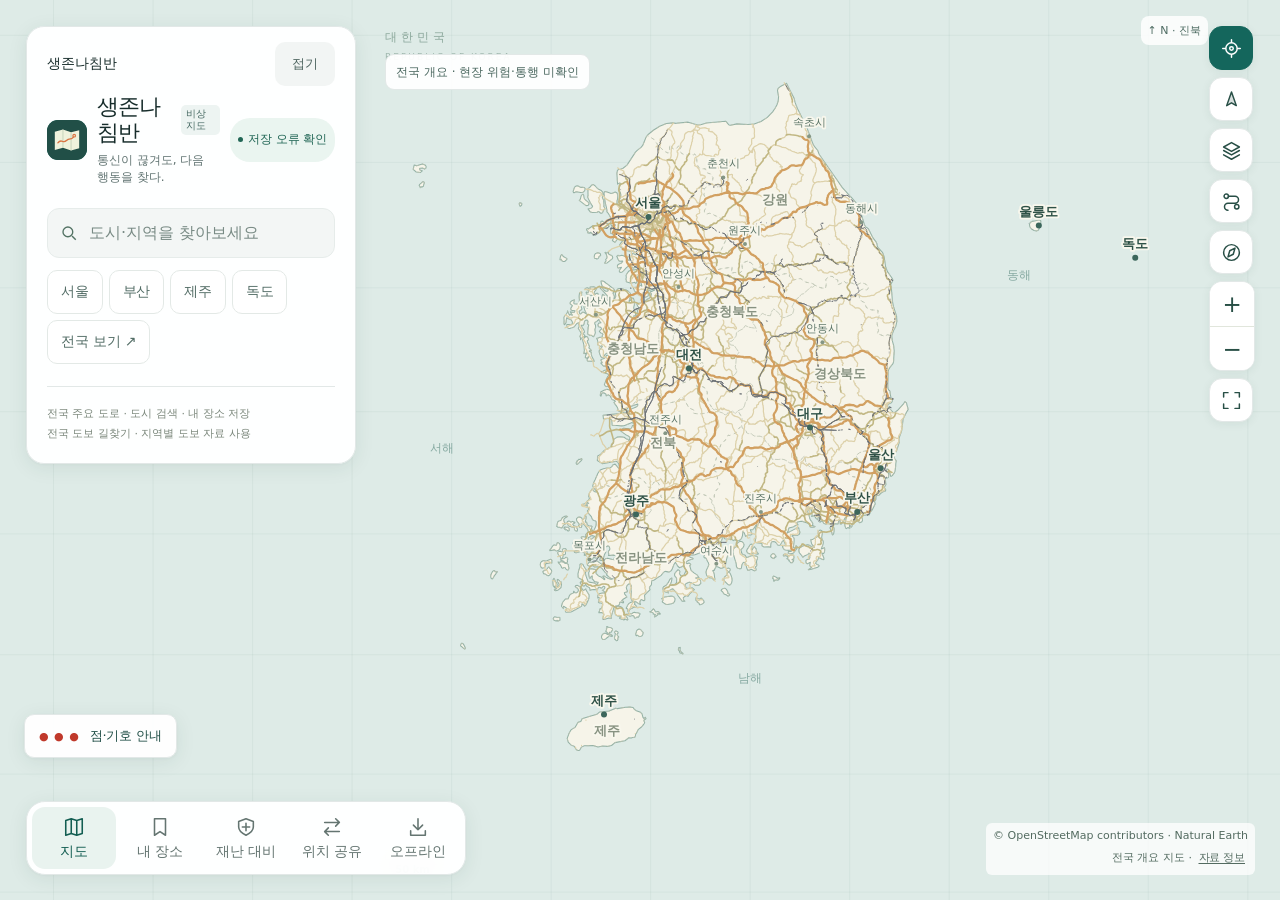
==== commit 40feb007: "Deploy 1.5.4 (7a10439, duru-91d7d3ed1c0c)" ====
--- a/index.html
+++ b/index.html
@@ -1,62 +1,62 @@
-<!doctype html>
-<html lang="ko">
-<head>
-  <meta charset="utf-8">
-  <meta name="viewport" content="width=device-width, initial-scale=1, viewport-fit=cover">
-  <meta name="theme-color" content="#214f47">
-  <meta name="description" content="전쟁·재난 상황에서 위치를 파악하고, 다음 행동을 준비하는 오프라인 지도.">
-  <title>생존나침반 · 전쟁·재난 대비 지도</title>
-  <link rel="manifest" href="./manifest.webmanifest">
-  <link rel="icon" href="./icon.svg" type="image/svg+xml">
-  <link rel="apple-touch-icon" href="./icon-192.png">
-  <link rel="stylesheet" href="./style.css">
-</head>
-<body>
-<div class="app">
-  <main class="map-shell" aria-label="대한민국 오프라인 지도">
-    <canvas id="map" tabindex="0" aria-label="지도. 손가락으로 이동하고 두 손가락으로 확대하세요. 키보드 방향키로 이동, 더하기와 빼기로 확대·축소할 수 있습니다."></canvas>
-    <div class="map-title" aria-hidden="true">대한민국 <span>REPUBLIC OF KOREA</span></div>
-  </main>
-  <button id="headerExpand" class="header-expand" aria-controls="mapHeader" aria-expanded="false" aria-label="지도 검색과 메뉴 열기"><svg viewBox="0 0 24 24" fill="none" stroke="currentColor" stroke-width="1.8" aria-hidden="true"><circle cx="10.5" cy="10.5" r="6.5"/><path d="m16 16 5 5"/></svg><strong>검색·메뉴</strong><small id="compactStatus">저장 확인</small></button>
-  <header id="mapHeader" class="top-panel">
-    <div class="header-handle"><span>생존나침반</span><button id="headerCollapse" aria-label="검색창 접기">접기</button></div>
-    <div class="brand-row">
-      <div class="brand"><img class="logo" src="./icon.svg" alt=""><div class="brand-copy"><h1>생존나침반<span>비상지도</span></h1><p>통신이 끊겨도, 다음 행동을 찾다.</p></div></div>
-      <button id="statusPill" class="status" title="오프라인 저장 상태 보기">저장 확인 중</button>
-    </div>
-    <div class="search-box">
-      <svg viewBox="0 0 24 24" fill="none" stroke="currentColor" stroke-width="1.8" aria-hidden="true"><circle cx="10.5" cy="10.5" r="6.5"/><path d="m16 16 5 5"/></svg>
-      <input id="search" type="search" autocomplete="off" placeholder="도시·지역을 찾아보세요" aria-label="도시·지역 검색" aria-controls="searchResults" aria-expanded="false">
-      <button id="clearSearch" class="icon-button hidden" aria-label="검색어 지우기">×</button>
-    </div>
-    <div id="searchResults" class="results hidden" role="listbox" aria-label="검색 결과"></div>
-    <div class="quick-chips"><button data-city="서울">서울</button><button data-city="부산">부산</button><button data-city="제주">제주</button><button data-city="독도">독도</button><button id="homeChip">전국 보기 ↗</button></div>
-    <p class="desktop-caption">전국 주요 도로 · 도시 검색 · 내 장소 저장<br><span>서울역 주변 도보 시범 · 전국 길찾기는 지원하지 않습니다.</span></p>
-  </header>
-  <div class="map-controls" aria-label="지도 조작">
-    <button class="icon-button" id="locate" aria-label="내 위치 찾기" title="내 위치"><svg viewBox="0 0 24 24"><circle cx="12" cy="12" r="6.5"/><circle cx="12" cy="12" r="2"/><path d="M12 2v3m0 14v3M2 12h3m14 0h3"/></svg></button>
-    <button class="icon-button" id="layers" aria-label="지도 표시 설정" title="지도 표시"><svg viewBox="0 0 24 24"><path d="m12 3 9 5-9 5-9-5 9-5Zm-9 9 9 5 9-5m-18 5 9 5 9-5"/></svg></button>
-    <button class="icon-button" id="routeOpen" aria-label="도보 길찾기" title="도보 길찾기"><svg viewBox="0 0 24 24" aria-hidden="true"><circle cx="6" cy="6" r="2.5"/><circle cx="18" cy="18" r="2.5"/><path d="M8.5 6H16a4 4 0 0 1 0 8H8a4 4 0 0 0 0 8"/></svg></button>
-    <button class="icon-button" id="compassOpen" aria-label="나침반" title="나침반"><svg viewBox="0 0 24 24"><circle cx="12" cy="12" r="9"/><path d="m16 7-2 7-6 3 2-7Z"/></svg></button>
-    <div class="zoom-buttons"><button class="icon-button" id="zoomIn" aria-label="지도 확대">+</button><button class="icon-button" id="zoomOut" aria-label="지도 축소">−</button></div>
-    <button class="icon-button" id="fit" aria-label="전국 보기" title="전국 보기"><svg viewBox="0 0 24 24"><path d="M8 3H3v5m13-5h5v5M3 16v5h5m13-5v5h-5"/></svg></button>
-  </div>
-  <div id="layerPanel" class="layer-panel hidden"><strong>지도 표시</strong><label><input type="checkbox" id="showRoads" checked>주요 도로</label><label><input type="checkbox" id="showRegions" checked>시·도 경계</label><label><input type="checkbox" id="showLabels" checked>지명</label><label><input type="checkbox" id="showFacilities" checked>주요 시설</label><label><input type="checkbox" id="showRail" checked>철도·역·지하철 출구</label><small>시설: 병원·소방서·경찰·관공서·학교. 역·지하철 출입구는 OSM 위치이며 운영·출입 가능·대피시설 지정 여부를 확인하지 않았습니다. 점선 철도는 지하·터널 구간입니다. 서울역 주변 도보 시범 지역 외 골목길·건물은 포함되지 않습니다.</small></div>
-  <button id="legendOpen" class="legend-trigger" aria-haspopup="dialog"><span aria-hidden="true">● ● ●</span> 점·기호 안내</button>
-  <div class="map-bottom"><div class="scale"><div id="scaleLine"></div><span id="scaleText"></span></div><div class="attribution"><span class="attr-osm">© OpenStreetMap contributors</span><span class="attr-extra"> · Natural Earth<br>전국 개요 지도</span><span aria-hidden="true"> · </span><button id="sources">자료 정보</button></div></div>
-  <section id="bottomPanel" class="bottom-panel hidden" aria-label="장소 정보">
-    <div class="sheet-grip"></div><div class="panel-header"><div><span class="eyebrow" id="panelEyebrow">장소</span><h2 id="panelTitle"></h2><p id="panelSubtitle"></p></div><button class="icon-button" id="closePanel" aria-label="장소 정보 닫기">×</button></div><div id="panelBody"></div>
-  </section>
-  <nav class="bottom-nav" aria-label="주 메뉴"><button id="navMap" class="active"><svg viewBox="0 0 24 24" aria-hidden="true"><path d="m3 5 6-2 6 2 6-2v16l-6 2-6-2-6 2V5Zm6-2v16m6-14v16"/></svg>지도</button><button id="navSaved"><svg viewBox="0 0 24 24" aria-hidden="true"><path d="M6 3h12v18l-6-4-6 4V3Z"/></svg>내 장소 <b id="savedCount"></b></button><button id="navEmergency"><svg viewBox="0 0 24 24" aria-hidden="true"><path d="m12 3 8 3v6c0 5-8 9-8 9s-8-4-8-9V6l8-3Z"/><path d="M12 8v8m-4-4h8"/></svg>재난 대비</button><button id="navOffline"><svg viewBox="0 0 24 24" aria-hidden="true"><path d="M12 3v12m-5-5 5 5 5-5M4 16v5h16v-5"/></svg>오프라인</button></nav>
-  <div id="toast" class="toast hidden" role="status" aria-live="polite"></div>
-</div>
-<dialog id="helpDialog" class="modal"><div class="modal-card"><div class="modal-header"><div><span class="eyebrow">통신이 끊기기 전에 준비하세요</span><h2>인터넷 없이 쓰는 법</h2></div><button id="closeHelp" class="icon-button" aria-label="설명 닫기">×</button></div><div id="offlineState" class="offline-state"></div><div class="step"><b>01</b><div><h3>처음 한 번은 인터넷 연결</h3><p>아래에서 지도 저장을 누르고 ‘저장 완료’를 확인하세요. 전국 지도와 앱 화면을 함께 저장합니다.</p></div></div><button id="cacheMap" class="primary-button wide">이 휴대폰에 지도 저장</button><button id="installApp" class="secondary-button wide hidden">홈 화면에 생존나침반 설치</button><div class="step"><b>02</b><div><h3>크롬에서 홈 화면에 추가</h3><p>안드로이드 크롬의 ⋮ 메뉴 → ‘홈 화면에 추가’ 또는 ‘앱 설치’를 선택하세요.</p></div></div><div class="step"><b>03</b><div><h3>비행기 모드로 확인</h3><p>저장 후 비행기 모드를 켜고 앱을 완전히 닫았다 다시 열어보세요. 지도 이동·검색·내 장소가 작동하는지 확인하면 준비 끝입니다.</p></div></div><div class="info-note"><strong>알아두세요</strong><p>전쟁·재난 상황에서 위치를 파악하고 대응을 준비하도록 돕는 지도입니다. 실제 대피에서는 정부 재난방송과 현장 통제를 우선 확인하세요. 서울역 주변에서만 도보 시범 경로를 제공합니다. 전국 골목길·건물·상세 주소·실시간 교통은 포함되지 않습니다. 시·도 경계는 과거 자료로 현재 경계와 차이가 날 수 있습니다.</p><p>위치는 권한을 허용하면 GPS로 확인합니다. 오프라인 GPS는 기기·환경에 따라 늦거나 실패할 수 있습니다. 검색과 저장한 장소는 이 기기에서 처리합니다.</p><p>브라우저 데이터를 삭제하거나 저장 공간이 부족하면 저장한 지도와 장소가 지워질 수 있습니다. 오래 보관하려면 지도 파일과 내 장소도 따로 저장하세요.</p></div><button id="downloadMap" class="secondary-button wide">지도 HTML 파일 따로 저장 ↓</button><div class="action-row"><button id="exportPins" class="link-button">내 장소 백업</button><label class="link-button" for="importPins">내 장소 불러오기</label><input type="file" id="importPins" accept="application/json,.json" hidden></div><details class="data-details"><summary>지도 자료와 이용 조건</summary><div id="dataInfo"></div></details></div></dialog>
-<script src="./map-data.js"></script>
-<script src="./app.js"></script>
-<script src="./emergency.js"></script>
-<script src="./sharing.js"></script>
-<script src="./routing-data.js"></script>
-<script src="./routing-core.js"></script>
-<script src="./routing.js"></script>
-<script src="./compass.js"></script>
-</body></html>
+<!doctype html>
+<html lang="ko">
+<head>
+  <meta charset="utf-8">
+  <meta name="viewport" content="width=device-width, initial-scale=1, viewport-fit=cover">
+  <meta name="theme-color" content="#214f47">
+  <meta name="description" content="전쟁·재난 상황에서 위치를 파악하고, 다음 행동을 준비하는 오프라인 지도.">
+  <title>생존나침반 · 전쟁·재난 대비 지도</title>
+  <link rel="manifest" href="./manifest.webmanifest">
+  <link rel="icon" href="./icon.svg" type="image/svg+xml">
+  <link rel="apple-touch-icon" href="./icon-192.png">
+  <link rel="stylesheet" href="./style.css">
+</head>
+<body>
+<div class="app">
+  <main class="map-shell" aria-label="대한민국 오프라인 지도">
+    <canvas id="map" tabindex="0" aria-label="지도. 손가락으로 이동하고 두 손가락으로 확대하세요. 키보드 방향키로 이동, 더하기와 빼기로 확대·축소할 수 있습니다."></canvas>
+    <div class="map-title" aria-hidden="true">대한민국 <span>REPUBLIC OF KOREA</span></div>
+  </main>
+  <button id="headerExpand" class="header-expand" aria-controls="mapHeader" aria-expanded="false" aria-label="지도 검색과 메뉴 열기"><svg viewBox="0 0 24 24" fill="none" stroke="currentColor" stroke-width="1.8" aria-hidden="true"><circle cx="10.5" cy="10.5" r="6.5"/><path d="m16 16 5 5"/></svg><strong>검색·메뉴</strong><small id="compactStatus">저장 확인</small></button>
+  <header id="mapHeader" class="top-panel">
+    <div class="header-handle"><span>생존나침반</span><button id="headerCollapse" aria-label="검색창 접기">접기</button></div>
+    <div class="brand-row">
+      <div class="brand"><img class="logo" src="./icon.svg" alt=""><div class="brand-copy"><h1>생존나침반<span>비상지도</span></h1><p>통신이 끊겨도, 다음 행동을 찾다.</p></div></div>
+      <button id="statusPill" class="status" title="오프라인 저장 상태 보기">저장 확인 중</button>
+    </div>
+    <div class="search-box">
+      <svg viewBox="0 0 24 24" fill="none" stroke="currentColor" stroke-width="1.8" aria-hidden="true"><circle cx="10.5" cy="10.5" r="6.5"/><path d="m16 16 5 5"/></svg>
+      <input id="search" type="search" autocomplete="off" placeholder="도시·지역을 찾아보세요" aria-label="도시·지역 검색" aria-controls="searchResults" aria-expanded="false">
+      <button id="clearSearch" class="icon-button hidden" aria-label="검색어 지우기">×</button>
+    </div>
+    <div id="searchResults" class="results hidden" role="listbox" aria-label="검색 결과"></div>
+    <div class="quick-chips"><button data-city="서울">서울</button><button data-city="부산">부산</button><button data-city="제주">제주</button><button data-city="독도">독도</button><button id="homeChip">전국 보기 ↗</button></div>
+    <p class="desktop-caption">전국 주요 도로 · 도시 검색 · 내 장소 저장<br><span>전국 도보 길찾기 · 지역별 도보 자료 사용</span></p>
+  </header>
+  <div class="map-controls" aria-label="지도 조작">
+    <button class="icon-button" id="locate" aria-label="내 위치 찾기" title="내 위치"><svg viewBox="0 0 24 24"><circle cx="12" cy="12" r="6.5"/><circle cx="12" cy="12" r="2"/><path d="M12 2v3m0 14v3M2 12h3m14 0h3"/></svg></button>
+    <button class="icon-button" id="layers" aria-label="지도 표시 설정" title="지도 표시"><svg viewBox="0 0 24 24"><path d="m12 3 9 5-9 5-9-5 9-5Zm-9 9 9 5 9-5m-18 5 9 5 9-5"/></svg></button>
+    <button class="icon-button" id="routeOpen" aria-label="도보 길찾기" title="도보 길찾기"><svg viewBox="0 0 24 24" aria-hidden="true"><circle cx="6" cy="6" r="2.5"/><circle cx="18" cy="18" r="2.5"/><path d="M8.5 6H16a4 4 0 0 1 0 8H8a4 4 0 0 0 0 8"/></svg></button>
+    <button class="icon-button" id="compassOpen" aria-label="나침반" title="나침반"><svg viewBox="0 0 24 24"><circle cx="12" cy="12" r="9"/><path d="m16 7-2 7-6 3 2-7Z"/></svg></button>
+    <div class="zoom-buttons"><button class="icon-button" id="zoomIn" aria-label="지도 확대">+</button><button class="icon-button" id="zoomOut" aria-label="지도 축소">−</button></div>
+    <button class="icon-button" id="fit" aria-label="전국 보기" title="전국 보기"><svg viewBox="0 0 24 24"><path d="M8 3H3v5m13-5h5v5M3 16v5h5m13-5v5h-5"/></svg></button>
+  </div>
+  <div id="layerPanel" class="layer-panel hidden"><strong>지도 표시</strong><label><input type="checkbox" id="showRoads" checked>주요 도로</label><label><input type="checkbox" id="showRegions" checked>시·도 경계</label><label><input type="checkbox" id="showLabels" checked>지명</label><label><input type="checkbox" id="showFacilities" checked>주요 시설</label><label><input type="checkbox" id="showRail" checked>철도·역·지하철 출구</label><small>시설: 병원·소방서·경찰·관공서·학교. 역·지하철 출입구는 OSM 위치이며 운영·출입 가능·대피시설 지정 여부를 확인하지 않았습니다. 점선 철도는 지하·터널 구간입니다. 바탕 지도에는 골목길·건물이 생략됩니다. 도보 경로에는 별도 도보 자료를 사용합니다.</small></div>
+  <button id="legendOpen" class="legend-trigger" aria-haspopup="dialog"><span aria-hidden="true">● ● ●</span> 점·기호 안내</button>
+  <div class="map-bottom"><div class="scale"><div id="scaleLine"></div><span id="scaleText"></span></div><div class="attribution"><span class="attr-osm">© OpenStreetMap contributors</span><span class="attr-extra"> · Natural Earth<br>전국 개요 지도</span><span aria-hidden="true"> · </span><button id="sources">자료 정보</button></div></div>
+  <section id="bottomPanel" class="bottom-panel hidden" aria-label="장소 정보">
+    <div class="sheet-grip"></div><div class="panel-header"><div><span class="eyebrow" id="panelEyebrow">장소</span><h2 id="panelTitle"></h2><p id="panelSubtitle"></p></div><button class="icon-button" id="closePanel" aria-label="장소 정보 닫기">×</button></div><div id="panelBody"></div>
+  </section>
+  <nav class="bottom-nav" aria-label="주 메뉴"><button id="navMap" class="active"><svg viewBox="0 0 24 24" aria-hidden="true"><path d="m3 5 6-2 6 2 6-2v16l-6 2-6-2-6 2V5Zm6-2v16m6-14v16"/></svg>지도</button><button id="navSaved"><svg viewBox="0 0 24 24" aria-hidden="true"><path d="M6 3h12v18l-6-4-6 4V3Z"/></svg>내 장소 <b id="savedCount"></b></button><button id="navEmergency"><svg viewBox="0 0 24 24" aria-hidden="true"><path d="m12 3 8 3v6c0 5-8 9-8 9s-8-4-8-9V6l8-3Z"/><path d="M12 8v8m-4-4h8"/></svg>재난 대비</button><button id="navOffline"><svg viewBox="0 0 24 24" aria-hidden="true"><path d="M12 3v12m-5-5 5 5 5-5M4 16v5h16v-5"/></svg>오프라인</button></nav>
+  <div id="toast" class="toast hidden" role="status" aria-live="polite"></div>
+</div>
+<dialog id="helpDialog" class="modal"><div class="modal-card"><div class="modal-header"><div><span class="eyebrow">통신이 끊기기 전에 준비하세요</span><h2>인터넷 없이 쓰는 법</h2></div><button id="closeHelp" class="icon-button" aria-label="설명 닫기">×</button></div><div id="offlineState" class="offline-state"></div><div class="step"><b>01</b><div><h3>처음 한 번은 인터넷 연결</h3><p>아래에서 지도 저장을 누르고 ‘저장 완료’를 확인하세요. 전국 지도와 앱 화면을 함께 저장합니다.</p></div></div><button id="cacheMap" class="primary-button wide">이 휴대폰에 지도 저장</button><button id="installApp" class="secondary-button wide hidden">홈 화면에 생존나침반 설치</button><div class="step"><b>02</b><div><h3>크롬에서 홈 화면에 추가</h3><p>안드로이드 크롬의 ⋮ 메뉴 → ‘홈 화면에 추가’ 또는 ‘앱 설치’를 선택하세요.</p></div></div><div class="step"><b>03</b><div><h3>비행기 모드로 확인</h3><p>저장 후 비행기 모드를 켜고 앱을 완전히 닫았다 다시 열어보세요. 지도 이동·검색·내 장소가 작동하는지 확인하면 준비 끝입니다.</p></div></div><div class="info-note"><strong>알아두세요</strong><p>전쟁·재난 상황에서 위치를 파악하고 대응을 준비하도록 돕는 지도입니다. 실제 대피에서는 정부 재난방송과 현장 통제를 우선 확인하세요. 도보 경로는 현장 통행을 보장하지 않습니다. 바탕 지도에는 골목길·건물·상세 주소·실시간 교통이 포함되지 않습니다. 시·도 경계는 과거 자료로 현재 경계와 차이가 날 수 있습니다.</p><p>위치는 권한을 허용하면 GPS로 확인합니다. 오프라인 GPS는 기기·환경에 따라 늦거나 실패할 수 있습니다. 검색과 저장한 장소는 이 기기에서 처리합니다.</p><p>브라우저 데이터를 삭제하거나 저장 공간이 부족하면 저장한 지도와 장소가 지워질 수 있습니다. 오래 보관하려면 지도 파일과 내 장소도 따로 저장하세요.</p></div><button id="downloadMap" class="secondary-button wide">지도 HTML 파일 따로 저장 ↓</button><div class="action-row"><button id="exportPins" class="link-button">내 장소 백업</button><label class="link-button" for="importPins">내 장소 불러오기</label><input type="file" id="importPins" accept="application/json,.json" hidden></div><details class="data-details"><summary>지도 자료와 이용 조건</summary><div id="dataInfo"></div></details></div></dialog>
+<script src="./map-data.js"></script>
+<script src="./app.js"></script>
+<script src="./emergency.js"></script>
+<script src="./sharing.js"></script>
+<script src="./walk-index.js"></script>
+<script src="./walk-core.js"></script>
+<script src="./routing.js"></script>
+<script src="./compass.js"></script>
+</body></html>
--- a/style.css
+++ b/style.css
@@ -36,83 +36,125 @@
 
 .update-banner{position:absolute;left:50%;transform:translateX(-50%);bottom:calc(92px + env(safe-area-inset-bottom));z-index:20;width:min(440px,calc(100% - 32px));display:grid;grid-template-columns:1fr auto;gap:6px 10px;align-items:center;padding:10px 12px 10px 16px;background:#fcfaf5fa;border:1px solid #cfdccf;border-radius:14px;box-shadow:0 6px 22px #183e3526;color:#214f47}.update-banner.hidden{display:none}.update-banner.update-failed{border-color:#e0b9a8;background:#fbf1ec;color:#7a2e1f}.update-text{display:flex;flex-direction:column;gap:3px;min-width:0}.update-text strong{font-size:13px}.update-text span{font-size:11px;line-height:1.6;color:inherit;opacity:.85}.update-banner progress{grid-column:1/-1;grid-row:2;width:100%;height:6px;accent-color:#214f47}.update-actions{grid-column:2;grid-row:1;display:flex;align-items:center;gap:6px}.update-actions .primary-button{min-height:40px;padding:8px 12px;font-size:12px;flex:none}.update-actions .icon-button{width:40px;height:40px;min-width:40px;min-height:40px;border:0;box-shadow:none;background:transparent}
 
-/* Shared screen treatment for web, standalone HTML, and the native offline bundle. */
-:root{font-family:system-ui,-apple-system,"Noto Sans KR","Malgun Gothic",sans-serif;--ink:#172d2b;--green:#14665c;--muted:#627573;--paper:#fff;--border:#e2e8e7;--accent:#14665c;--shadow:0 4px 20px #163a3014,0 1px 3px #163a3009;--radius:18px;color:var(--ink)}
-button,a,input{outline-offset:3px}button:focus-visible,a:focus-visible,input:focus-visible{outline:3px solid #2d9685}button{letter-spacing:-.2px}
-.top-panel,.bottom-panel,.bottom-nav,.header-expand,.layer-panel{background:#fffffff7;border:1px solid #e2e8e7;box-shadow:var(--shadow);backdrop-filter:blur(12px)}
-.top-panel{padding:20px;border-radius:18px}.brand-copy h1{font-size:22px;letter-spacing:-.9px}.brand-copy h1>span{background:#edf4f2;color:#486a64;border-radius:5px}.brand-copy p{font-size:12px;letter-spacing:0}.brand .logo{border-radius:11px}.status{background:#eaf5f0;color:#216655;font-size:12px}
-.header-expand{border-radius:14px;min-height:52px;padding:10px 15px;gap:11px;color:var(--ink)}.header-expand svg{width:22px;height:22px;color:var(--green)}.header-expand strong{font-size:14px;font-weight:650}.header-expand small{font-size:12px;color:#3d6b60;padding-left:11px;border-left:1px solid #dfe7e4}.header-handle{font-size:14px;color:var(--ink);font-weight:700}.header-handle button{background:#f2f5f4;font-size:13px;color:#4e6560}
-.search-box{background:#f3f6f5;border:1px solid #e6ecea;border-radius:12px;min-height:48px}.search-box input{font-size:16px;height:48px}.search-box input::placeholder{color:#798b85}.search-box:focus-within{border-color:#458f80;box-shadow:0 0 0 3px #14665c12}.quick-chips button{font-size:14px;border-color:#e3e9e6;color:#526c65;background:#fff;min-height:44px;border-radius:10px}.quick-chips button:hover{background:#edf5f2}
-.icon-button,.zoom-buttons{border-color:#e2e8e7;background:#fff;border-radius:13px;box-shadow:0 2px 10px #163a3010;color:#284f46}.icon-button:hover{background:#edf5f2}.icon-button.active{background:var(--green);border-color:var(--green)}.zoom-buttons .icon-button{border-radius:0}.map-controls .icon-button{width:44px;height:44px;min-width:44px}.map-controls{gap:7px}.map-controls svg,.bottom-nav svg{fill:none;stroke:currentColor;stroke-width:1.7;stroke-linecap:round;stroke-linejoin:round}.map-controls #locate{background:var(--green);color:#fff;border-color:var(--green)}
-.bottom-nav{width:440px;padding:5px;gap:2px;border-radius:19px}.bottom-nav button{position:relative;flex-direction:column;gap:5px;min-height:62px;padding:7px 2px;border-radius:13px;font-size:14px;font-weight:500;white-space:nowrap;color:#647571}.bottom-nav button svg{width:22px;height:22px}.bottom-nav button.active{background:#e9f3ef;color:#135e52;font-weight:750}.bottom-nav button:hover{background:#f0f5f3}.bottom-nav b{position:absolute;top:4px;right:6px;min-width:16px;background:#14665c;color:#fff;font-size:10px;padding:1px 3px}
-.map-caution{border:1px solid #e2e8e7;background:#fffffff0;color:#4b6860;border-radius:9px;font-size:12px;letter-spacing:0;box-shadow:none}.north-marker{background:#ffffffd9;color:#4e6c63;font-size:11px;border-radius:8px;letter-spacing:0}.gps-banner{border-radius:10px;font-size:12px;border:1px solid #dbe7e2;box-shadow:none}.gps-banner.warn{background:#fff4e2;border-color:#eedbb5;color:#725220}.legend-trigger{background:#fffffff5;border:1px solid #e2e8e7;border-radius:10px;font-size:13px;box-shadow:var(--shadow)}.legend-trigger>span{letter-spacing:1px;font-size:11px}.attribution{background:#ffffffbf;color:#536b60;border-radius:6px;font-size:11px}
-.modal{background:#102b2559;backdrop-filter:blur(4px)}.modal-card{background:#fff;border-radius:22px;box-shadow:0 20px 70px #0b302633;padding:28px}.modal-header{margin-bottom:20px}.modal-header h2{font-size:26px;letter-spacing:-1px}.modal-header .icon-button{background:#f1f5f3;border-radius:12px}.modal-header p,.panel-header p{font-size:14px;color:#61766c}.eyebrow{font-size:12px;letter-spacing:.5px;color:#658174}
-.primary-button,.secondary-button{min-height:48px;border-radius:12px;font-size:14px;font-weight:650}.primary-button{background:var(--green);box-shadow:none}.primary-button:hover{background:#0f5148}.secondary-button{background:#f3f7f5;border-color:#e1e9e5;color:#335d50}.link-button{font-size:14px;color:#2f6856}.info-note,.offline-state{background:#f0f6f3;color:#45675a;font-size:14px;border-radius:12px;line-height:1.8}.small-note,.offline-detail,.panel-summary{font-size:13px;line-height:1.8;color:#62796d}.info-note h3{margin:0 0 8px;font-size:16px;color:#274f40}.info-note label{display:flex;align-items:center;gap:10px;min-height:48px;font-size:14px}.info-note input[type=checkbox]{width:18px;height:18px;accent-color:var(--green);flex-shrink:0}.step h3{font-size:15px}.step p{font-size:14px;color:#63776b}.step>b{background:#edf4ef;color:#3b6951}.data-details{font-size:13px;color:#61766a}.data-details summary{min-height:44px}
-.emergency-tabs{background:#fff}.emergency-tabs button,.sharing-tabs button{font-size:14px;border-radius:10px;background:#f1f5f3}.emergency-tabs button.active,.sharing-tabs button.active,.hazard-chips button.active{background:var(--green);color:#fff}.emergency-warning,.emergency-status{font-size:13px;line-height:1.8}.emergency-warning{background:#fff5e6;color:#735326}.hazard-chips button{font-size:14px;border-color:#e1e8e3;border-radius:10px}.guide-card,.sharing-card{background:#fff;border-color:#e0e8e2;border-radius:14px}.guide-section li,.guide-avoid li{font-size:16px;line-height:1.85}.guide-first,.compass-hint,.compass-notes{font-size:15px;line-height:1.85}.guide-jump button{font-size:13px}.guide-section h4{font-size:17px}.guide-avoid{background:#fff5e6}.pin-name{font-size:14px}.pin-name input,.pin-name select,.pin-name textarea{font-size:15px;background:#f6f8f6;border-color:#dce6df}.legend-list dt,.legend-list dd{font-size:14px;line-height:1.8}.toast{background:#193e33f5;font-size:14px;border-radius:12px}.update-banner{background:#fff;border-color:#dbe7e1;border-radius:14px}.update-text strong{font-size:14px}.update-text span{font-size:13px}.update-actions .primary-button{font-size:13px}
-@media(max-width:720px),(max-height:550px) and (orientation:landscape){
- .header-expand{top:max(14px,env(safe-area-inset-top));left:14px;width:calc(100% - 82px);min-height:52px;padding:10px 12px;gap:9px}.header-expand small{font-size:11px;padding-left:9px}.header-expand strong{font-size:14px}.top-panel{padding:12px 15px 15px;border-radius:17px}.top-panel .quick-chips{gap:6px}.top-panel .quick-chips button{padding:5px 10px;font-size:14px}.brand-row{margin-bottom:12px}.results button{font-size:15px}.results button small{font-size:13px}.results .result-meta{font-size:12px}.header-handle{margin-bottom:8px}
- .bottom-nav{left:12px;right:12px;width:auto;bottom:calc(12px + env(safe-area-inset-bottom));padding:4px;border-radius:18px}.bottom-nav button{font-size:14px;min-height:62px;gap:4px;letter-spacing:-.6px}.bottom-nav button svg{width:21px;height:21px}.map-bottom{bottom:calc(99px + env(safe-area-inset-bottom));left:16px;right:16px}.attribution{font-size:10px;max-width:255px}.legend-trigger{bottom:calc(153px + env(safe-area-inset-bottom));left:16px;font-size:13px;min-height:44px;padding:8px 11px}.bottom-panel{bottom:calc(94px + env(safe-area-inset-bottom));border-radius:18px}.map-caution{font-size:12px;line-height:1.6;padding:8px 10px}.gps-banner{font-size:12px;line-height:1.7;top:calc(var(--map-top,76px) + 62px)}.north-marker{font-size:10px;top:25px}.modal{padding:10px}.modal-card{padding:23px 20px;max-height:calc(100dvh - 20px);border-radius:20px}.modal-header h2{font-size:25px}.emergency-tabs{top:-23px}.update-banner{bottom:calc(101px + env(safe-area-inset-bottom))}.toast{bottom:calc(101px + env(safe-area-inset-bottom))}
-}
-@media(max-height:550px) and (orientation:landscape){.bottom-nav button{flex-direction:row;min-height:44px;font-size:13px;gap:6px}.bottom-nav{padding:4px}.legend-trigger{bottom:108px}.map-bottom{bottom:78px}.map-controls{gap:6px}.map-caution,.gps-banner{max-width:calc(100vw - 190px)}}
-@media(prefers-reduced-transparency:reduce){.top-panel,.bottom-nav,.header-expand,.bottom-panel,.map-caution,.legend-trigger{background:#fff;backdrop-filter:none}}
-.north-marker{white-space:nowrap;max-width:none}
-@media(max-width:720px) and (max-height:700px),(max-height:550px) and (orientation:landscape){
- .map-bottom{right:72px;gap:8px}
- .update-banner{left:14px;right:72px;width:auto;transform:none}
- .app:has(#mapHeader:not(.hidden)) .update-banner{right:122px}
- .app:has(#mapHeader:not(.hidden)) .map-bottom{right:122px}
- .update-actions{grid-column:1/-1;grid-row:3;justify-content:flex-end}
- .app:has(#mapHeader:not(.hidden)) .map-controls{display:grid;grid-template-columns:repeat(2,44px);gap:6px}
- .app:has(#mapHeader:not(.hidden)) .map-controls .zoom-buttons{display:contents}
- .app:has(#mapHeader:not(.hidden)) .map-controls .icon-button{border-radius:12px}
- .app:has(#mapHeader:not(.hidden)) .map-caution,.app:has(#mapHeader:not(.hidden)) .gps-banner{width:calc(100% - 132px)}
- .app:has(#searchResults:not(.hidden)) .map-controls{visibility:hidden}
-}
-@media(max-width:359px){.bottom-nav button{font-size:13px;letter-spacing:-.4px}}
-@media(max-height:550px) and (orientation:landscape){
- .app:has(#mapHeader:not(.hidden)) .map-controls{grid-template-columns:repeat(3,44px)}
- .app:has(#mapHeader:not(.hidden)) .map-caution,.app:has(#mapHeader:not(.hidden)) .gps-banner{width:calc(100% - 190px)}
- .app:has(#mapHeader:not(.hidden)) .update-banner,.app:has(#mapHeader:not(.hidden)) .map-bottom{right:172px}
-}
-/* Compact refresh (Claude, 1.5.x): more visible map and simpler chrome on phones, including landscape phones.
-   Left column bottom-up: north marker, scale, legend. Right: map controls. Attribution is one line above the menu. */
-@media(max-width:720px),(max-height:550px) and (orientation:landscape){
- :root{--edge:12px;--chrome-bottom:calc(80px + env(safe-area-inset-bottom))}
- .header-expand{top:max(var(--edge),env(safe-area-inset-top));left:var(--edge);width:calc(100% - 2*var(--edge) - 52px);min-height:48px;padding:8px 12px;border-radius:14px;box-shadow:0 2px 12px #163a3014}
- .header-expand small{font-size:11.5px;color:#2b5a4f}
- .map-controls{right:var(--edge);gap:6px}
- .app:has(#mapHeader.hidden) .map-controls{top:max(var(--edge),env(safe-area-inset-top))}
- .map-controls .icon-button{box-shadow:0 1px 6px #163a3012;border-radius:12px}
- .map-controls .zoom-buttons .icon-button{border-radius:0;box-shadow:none}
- .app:has(#mapHeader:not(.hidden)) .map-bottom{right:var(--edge)}
- .map-caution{left:var(--edge);width:auto;max-width:calc(100% - 2*var(--edge) - 52px);padding:5px 11px;font-size:11.5px;line-height:1.5;border-radius:12px;white-space:normal;word-break:keep-all;overflow:visible;background:#ffffffeb;color:#35524b}
- .gps-banner{top:calc(var(--map-top,76px) + 52px)}
- .north-marker{top:auto;right:auto;left:calc(var(--edge) + 92px);bottom:calc(var(--chrome-bottom) + 27px);padding:3px 8px;font-size:10.5px;line-height:1.5;border-radius:999px;background:#ffffffe6;color:#35524b}
- .map-bottom{left:var(--edge);right:var(--edge);bottom:var(--chrome-bottom);flex-direction:column;align-items:stretch;gap:6px}
- .map-bottom .scale{align-self:flex-start;margin-bottom:24px;color:#2f5348}
- .attribution{position:absolute;right:0;bottom:0;max-width:100%;font-size:10.5px;line-height:1.5;padding:3px 9px;border-radius:999px;white-space:nowrap;overflow:hidden;text-overflow:ellipsis;background:#ffffffe0;color:#3d5b53}
- .attribution .attr-extra{display:none}
- .attribution #sources{font-size:10.5px;padding:15px 3px;margin:-15px -3px;min-height:0;color:#1f5a4c}
- .legend-trigger{left:var(--edge);bottom:calc(var(--chrome-bottom) + 58px);height:44px;min-height:44px;min-width:44px;padding:0 13px;border-radius:22px;font-size:0;display:flex;align-items:center;gap:7px;box-shadow:0 1px 6px #163a3012}
- .legend-trigger>span{font-size:8px;margin:0;letter-spacing:1px}
- .legend-trigger::after{content:"범례";font-size:13px;font-weight:600;color:#1f4a40;letter-spacing:0}
- .bottom-nav{left:var(--edge);right:var(--edge);bottom:calc(8px + env(safe-area-inset-bottom));padding:4px;gap:2px;border-radius:18px;box-shadow:0 2px 16px #163a3014}
- .bottom-nav button{min-height:52px;gap:3px;padding:5px 2px;font-size:12.5px;letter-spacing:-.3px;border-radius:13px}
- .bottom-nav button svg{width:20px;height:20px}
- .update-banner,.toast{bottom:var(--chrome-bottom)}
- .bottom-panel{bottom:var(--chrome-bottom)}
-}
-@media(max-width:359px){.bottom-nav button{font-size:12px;letter-spacing:-.5px}.map-caution{font-size:11px}}
-@media(max-height:550px) and (orientation:landscape){
- :root{--edge:8px;--chrome-bottom:calc(62px + env(safe-area-inset-bottom))}
- .header-expand{width:min(300px,calc(100% - 200px))}
- .app:has(#mapHeader) .map-controls{top:max(var(--edge),env(safe-area-inset-top))}
- .app:has(#mapHeader) .map-caution{top:62px;max-width:min(300px,calc(100% - 200px))}
- .app:has(#mapHeader) .gps-banner{top:114px;max-width:min(300px,calc(100% - 200px))}
- .top-panel{top:var(--edge);left:var(--edge);right:auto;width:min(380px,calc(100% - 200px));max-height:calc(100dvh - 76px);overflow:auto}
- .bottom-nav{left:50%;right:auto;transform:translateX(-50%);width:min(600px,calc(100% - 2*var(--edge)));bottom:calc(6px + env(safe-area-inset-bottom))}
- .bottom-nav button{min-height:44px;flex-direction:row;gap:6px;font-size:13px}
- .legend-trigger{bottom:calc(var(--chrome-bottom) + 54px)}
- .map-bottom{right:calc(var(--edge) + 150px)}
- .app:has(#mapHeader:not(.hidden)) .map-caution{display:none}
-}
+/* Shared screen treatment for web, standalone HTML, and the native offline bundle. */
+:root{font-family:system-ui,-apple-system,"Noto Sans KR","Malgun Gothic",sans-serif;--ink:#172d2b;--green:#14665c;--muted:#627573;--paper:#fff;--border:#e2e8e7;--accent:#14665c;--shadow:0 4px 20px #163a3014,0 1px 3px #163a3009;--radius:18px;color:var(--ink)}
+button,a,input{outline-offset:3px}button:focus-visible,a:focus-visible,input:focus-visible{outline:3px solid #2d9685}button{letter-spacing:-.2px}
+.top-panel,.bottom-panel,.bottom-nav,.header-expand,.layer-panel{background:#fffffff7;border:1px solid #e2e8e7;box-shadow:var(--shadow);backdrop-filter:blur(12px)}
+.top-panel{padding:20px;border-radius:18px}.brand-copy h1{font-size:22px;letter-spacing:-.9px}.brand-copy h1>span{background:#edf4f2;color:#486a64;border-radius:5px}.brand-copy p{font-size:12px;letter-spacing:0}.brand .logo{border-radius:11px}.status{background:#eaf5f0;color:#216655;font-size:12px}
+.header-expand{border-radius:14px;min-height:52px;padding:10px 15px;gap:11px;color:var(--ink)}.header-expand svg{width:22px;height:22px;color:var(--green)}.header-expand strong{font-size:14px;font-weight:650}.header-expand small{font-size:12px;color:#3d6b60;padding-left:11px;border-left:1px solid #dfe7e4}.header-handle{font-size:14px;color:var(--ink);font-weight:700}.header-handle button{background:#f2f5f4;font-size:13px;color:#4e6560}
+.search-box{background:#f3f6f5;border:1px solid #e6ecea;border-radius:12px;min-height:48px}.search-box input{font-size:16px;height:48px}.search-box input::placeholder{color:#798b85}.search-box:focus-within{border-color:#458f80;box-shadow:0 0 0 3px #14665c12}.quick-chips button{font-size:14px;border-color:#e3e9e6;color:#526c65;background:#fff;min-height:44px;border-radius:10px}.quick-chips button:hover{background:#edf5f2}
+.icon-button,.zoom-buttons{border-color:#e2e8e7;background:#fff;border-radius:13px;box-shadow:0 2px 10px #163a3010;color:#284f46}.icon-button:hover{background:#edf5f2}.icon-button.active{background:var(--green);border-color:var(--green)}.zoom-buttons .icon-button{border-radius:0}.map-controls .icon-button{width:44px;height:44px;min-width:44px}.map-controls{gap:7px}.map-controls svg,.bottom-nav svg{fill:none;stroke:currentColor;stroke-width:1.7;stroke-linecap:round;stroke-linejoin:round}.map-controls #locate{background:var(--green);color:#fff;border-color:var(--green)}
+.bottom-nav{width:440px;padding:5px;gap:2px;border-radius:19px}.bottom-nav button{position:relative;flex-direction:column;gap:5px;min-height:62px;padding:7px 2px;border-radius:13px;font-size:14px;font-weight:500;white-space:nowrap;color:#647571}.bottom-nav button svg{width:22px;height:22px}.bottom-nav button.active{background:#e9f3ef;color:#135e52;font-weight:750}.bottom-nav button:hover{background:#f0f5f3}.bottom-nav b{position:absolute;top:4px;right:6px;min-width:16px;background:#14665c;color:#fff;font-size:10px;padding:1px 3px}
+.map-caution{border:1px solid #e2e8e7;background:#fffffff0;color:#4b6860;border-radius:9px;font-size:12px;letter-spacing:0;box-shadow:none}.north-marker{background:#ffffffd9;color:#4e6c63;font-size:11px;border-radius:8px;letter-spacing:0}.gps-banner{border-radius:10px;font-size:12px;border:1px solid #dbe7e2;box-shadow:none}.gps-banner.warn{background:#fff4e2;border-color:#eedbb5;color:#725220}.legend-trigger{background:#fffffff5;border:1px solid #e2e8e7;border-radius:10px;font-size:13px;box-shadow:var(--shadow)}.legend-trigger>span{letter-spacing:1px;font-size:11px}.attribution{background:#ffffffbf;color:#536b60;border-radius:6px;font-size:11px}
+.modal{background:#102b2559;backdrop-filter:blur(4px)}.modal-card{background:#fff;border-radius:22px;box-shadow:0 20px 70px #0b302633;padding:28px}.modal-header{margin-bottom:20px}.modal-header h2{font-size:26px;letter-spacing:-1px}.modal-header .icon-button{background:#f1f5f3;border-radius:12px}.modal-header p,.panel-header p{font-size:14px;color:#61766c}.eyebrow{font-size:12px;letter-spacing:.5px;color:#658174}
+.primary-button,.secondary-button{min-height:48px;border-radius:12px;font-size:14px;font-weight:650}.primary-button{background:var(--green);box-shadow:none}.primary-button:hover{background:#0f5148}.secondary-button{background:#f3f7f5;border-color:#e1e9e5;color:#335d50}.link-button{font-size:14px;color:#2f6856}.info-note,.offline-state{background:#f0f6f3;color:#45675a;font-size:14px;border-radius:12px;line-height:1.8}.small-note,.offline-detail,.panel-summary{font-size:13px;line-height:1.8;color:#62796d}.info-note h3{margin:0 0 8px;font-size:16px;color:#274f40}.info-note label{display:flex;align-items:center;gap:10px;min-height:48px;font-size:14px}.info-note input[type=checkbox]{width:18px;height:18px;accent-color:var(--green);flex-shrink:0}.step h3{font-size:15px}.step p{font-size:14px;color:#63776b}.step>b{background:#edf4ef;color:#3b6951}.data-details{font-size:13px;color:#61766a}.data-details summary{min-height:44px}
+.emergency-tabs{background:#fff}.emergency-tabs button,.sharing-tabs button{font-size:14px;border-radius:10px;background:#f1f5f3}.emergency-tabs button.active,.sharing-tabs button.active,.hazard-chips button.active{background:var(--green);color:#fff}.emergency-warning,.emergency-status{font-size:13px;line-height:1.8}.emergency-warning{background:#fff5e6;color:#735326}.hazard-chips button{font-size:14px;border-color:#e1e8e3;border-radius:10px}.guide-card,.sharing-card{background:#fff;border-color:#e0e8e2;border-radius:14px}.guide-section li,.guide-avoid li{font-size:16px;line-height:1.85}.guide-first,.compass-hint,.compass-notes{font-size:15px;line-height:1.85}.guide-jump button{font-size:13px}.guide-section h4{font-size:17px}.guide-avoid{background:#fff5e6}.pin-name{font-size:14px}.pin-name input,.pin-name select,.pin-name textarea{font-size:15px;background:#f6f8f6;border-color:#dce6df}.legend-list dt,.legend-list dd{font-size:14px;line-height:1.8}.toast{background:#193e33f5;font-size:14px;border-radius:12px}.update-banner{background:#fff;border-color:#dbe7e1;border-radius:14px}.update-text strong{font-size:14px}.update-text span{font-size:13px}.update-actions .primary-button{font-size:13px}
+@media(max-width:720px),(max-height:550px) and (orientation:landscape){
+ .header-expand{top:max(14px,env(safe-area-inset-top));left:14px;width:calc(100% - 82px);min-height:52px;padding:10px 12px;gap:9px}.header-expand small{font-size:11px;padding-left:9px}.header-expand strong{font-size:14px}.top-panel{padding:12px 15px 15px;border-radius:17px}.top-panel .quick-chips{gap:6px}.top-panel .quick-chips button{padding:5px 10px;font-size:14px}.brand-row{margin-bottom:12px}.results button{font-size:15px}.results button small{font-size:13px}.results .result-meta{font-size:12px}.header-handle{margin-bottom:8px}
+ .bottom-nav{left:12px;right:12px;width:auto;bottom:calc(12px + env(safe-area-inset-bottom));padding:4px;border-radius:18px}.bottom-nav button{font-size:14px;min-height:62px;gap:4px;letter-spacing:-.6px}.bottom-nav button svg{width:21px;height:21px}.map-bottom{bottom:calc(99px + env(safe-area-inset-bottom));left:16px;right:16px}.attribution{font-size:10px;max-width:255px}.legend-trigger{bottom:calc(153px + env(safe-area-inset-bottom));left:16px;font-size:13px;min-height:44px;padding:8px 11px}.bottom-panel{bottom:calc(94px + env(safe-area-inset-bottom));border-radius:18px}.map-caution{font-size:12px;line-height:1.6;padding:8px 10px}.gps-banner{font-size:12px;line-height:1.7;top:calc(var(--map-top,76px) + 62px)}.north-marker{font-size:10px;top:25px}.modal{padding:10px}.modal-card{padding:23px 20px;max-height:calc(100dvh - 20px);border-radius:20px}.modal-header h2{font-size:25px}.emergency-tabs{top:-23px}.update-banner{bottom:calc(101px + env(safe-area-inset-bottom))}.toast{bottom:calc(101px + env(safe-area-inset-bottom))}
+}
+@media(max-height:550px) and (orientation:landscape){.bottom-nav button{flex-direction:row;min-height:44px;font-size:13px;gap:6px}.bottom-nav{padding:4px}.legend-trigger{bottom:108px}.map-bottom{bottom:78px}.map-controls{gap:6px}.map-caution,.gps-banner{max-width:calc(100vw - 190px)}}
+@media(prefers-reduced-transparency:reduce){.top-panel,.bottom-nav,.header-expand,.bottom-panel,.map-caution,.legend-trigger{background:#fff;backdrop-filter:none}}
+.north-marker{white-space:nowrap;max-width:none}
+@media(max-width:720px) and (max-height:700px),(max-height:550px) and (orientation:landscape){
+ .map-bottom{right:72px;gap:8px}
+ .update-banner{left:14px;right:72px;width:auto;transform:none}
+ .app:has(#mapHeader:not(.hidden)) .update-banner{right:122px}
+ .app:has(#mapHeader:not(.hidden)) .map-bottom{right:122px}
+ .update-actions{grid-column:1/-1;grid-row:3;justify-content:flex-end}
+ .app:has(#mapHeader:not(.hidden)) .map-controls{display:grid;grid-template-columns:repeat(2,44px);gap:6px}
+ .app:has(#mapHeader:not(.hidden)) .map-controls .zoom-buttons{display:contents}
+ .app:has(#mapHeader:not(.hidden)) .map-controls .icon-button{border-radius:12px}
+ .app:has(#mapHeader:not(.hidden)) .map-caution,.app:has(#mapHeader:not(.hidden)) .gps-banner{width:calc(100% - 132px)}
+ .app:has(#searchResults:not(.hidden)) .map-controls{visibility:hidden}
+}
+@media(max-width:359px){.bottom-nav button{font-size:13px;letter-spacing:-.4px}}
+@media(max-height:550px) and (orientation:landscape){
+ .app:has(#mapHeader:not(.hidden)) .map-controls{grid-template-columns:repeat(3,44px)}
+ .app:has(#mapHeader:not(.hidden)) .map-caution,.app:has(#mapHeader:not(.hidden)) .gps-banner{width:calc(100% - 190px)}
+ .app:has(#mapHeader:not(.hidden)) .update-banner,.app:has(#mapHeader:not(.hidden)) .map-bottom{right:172px}
+}
+/* Compact refresh (Claude, 1.5.x): more visible map and simpler chrome on phones, including landscape phones.
+   Left column bottom-up: north marker, scale, legend. Right: map controls. Attribution is one line above the menu. */
+@media(max-width:720px),(max-height:550px) and (orientation:landscape){
+ :root{--edge:12px;--chrome-bottom:calc(80px + env(safe-area-inset-bottom))}
+ .header-expand{top:max(var(--edge),env(safe-area-inset-top));left:var(--edge);width:calc(100% - 2*var(--edge) - 52px);min-height:48px;padding:8px 12px;border-radius:14px;box-shadow:0 2px 12px #163a3014}
+ .header-expand small{font-size:11.5px;color:#2b5a4f}
+ .map-controls{right:var(--edge);gap:6px}
+ .app:has(#mapHeader.hidden) .map-controls{top:max(var(--edge),env(safe-area-inset-top))}
+ .map-controls .icon-button{box-shadow:0 1px 6px #163a3012;border-radius:12px}
+ .map-controls .zoom-buttons .icon-button{border-radius:0;box-shadow:none}
+ .app:has(#mapHeader:not(.hidden)) .map-bottom{right:var(--edge)}
+ .map-caution{left:var(--edge);width:auto;max-width:calc(100% - 2*var(--edge) - 52px);padding:5px 11px;font-size:11.5px;line-height:1.5;border-radius:12px;white-space:normal;word-break:keep-all;overflow:visible;background:#ffffffeb;color:#35524b}
+ .gps-banner{top:calc(var(--map-top,76px) + 52px)}
+ .north-marker{top:auto;right:auto;left:calc(var(--edge) + 92px);bottom:calc(var(--chrome-bottom) + 27px);padding:3px 8px;font-size:10.5px;line-height:1.5;border-radius:999px;background:#ffffffe6;color:#35524b}
+ .map-bottom{left:var(--edge);right:var(--edge);bottom:var(--chrome-bottom);flex-direction:column;align-items:stretch;gap:6px}
+ .map-bottom .scale{align-self:flex-start;margin-bottom:24px;color:#2f5348}
+ .attribution{position:absolute;right:0;bottom:0;max-width:100%;font-size:10.5px;line-height:1.5;padding:3px 9px;border-radius:999px;white-space:nowrap;overflow:hidden;text-overflow:ellipsis;background:#ffffffe0;color:#3d5b53}
+ .attribution .attr-extra{display:none}
+ .attribution #sources{font-size:10.5px;padding:15px 3px;margin:-15px -3px;min-height:0;color:#1f5a4c}
+ .legend-trigger{left:var(--edge);bottom:calc(var(--chrome-bottom) + 58px);height:44px;min-height:44px;min-width:44px;padding:0 13px;border-radius:22px;font-size:0;display:flex;align-items:center;gap:7px;box-shadow:0 1px 6px #163a3012}
+ .legend-trigger>span{font-size:8px;margin:0;letter-spacing:1px}
+ .legend-trigger::after{content:"범례";font-size:13px;font-weight:600;color:#1f4a40;letter-spacing:0}
+ .bottom-nav{left:var(--edge);right:var(--edge);bottom:calc(8px + env(safe-area-inset-bottom));padding:4px;gap:2px;border-radius:18px;box-shadow:0 2px 16px #163a3014}
+ .bottom-nav button{min-height:52px;gap:3px;padding:5px 2px;font-size:12.5px;letter-spacing:-.3px;border-radius:13px}
+ .bottom-nav button svg{width:20px;height:20px}
+ .update-banner,.toast{bottom:var(--chrome-bottom)}
+ .bottom-panel{bottom:var(--chrome-bottom)}
+}
+@media(max-width:359px){.bottom-nav button{font-size:12px;letter-spacing:-.5px}.map-caution{font-size:11px}}
+@media(max-height:550px) and (orientation:landscape){
+ :root{--edge:8px;--chrome-bottom:calc(62px + env(safe-area-inset-bottom))}
+ .header-expand{width:min(300px,calc(100% - 200px))}
+ .app:has(#mapHeader) .map-controls{top:max(var(--edge),env(safe-area-inset-top))}
+ .app:has(#mapHeader) .map-caution{top:62px;max-width:min(300px,calc(100% - 200px))}
+ .app:has(#mapHeader) .gps-banner{top:114px;max-width:min(300px,calc(100% - 200px))}
+ .top-panel{top:var(--edge);left:var(--edge);right:auto;width:min(380px,calc(100% - 200px));max-height:calc(100dvh - 76px);overflow:auto}
+ .bottom-nav{left:50%;right:auto;transform:translateX(-50%);width:min(600px,calc(100% - 2*var(--edge)));bottom:calc(6px + env(safe-area-inset-bottom))}
+ .bottom-nav button{min-height:44px;flex-direction:row;gap:6px;font-size:13px}
+ .legend-trigger{bottom:calc(var(--chrome-bottom) + 54px)}
+ .map-bottom{right:calc(var(--edge) + 150px)}
+ .app:has(#mapHeader:not(.hidden)) .map-caution{display:none}
+}
+/* Walking guidance card (display only). Replaces the scope note and GPS strip while a route is shown. */
+.route-guide{position:absolute;z-index:8;left:385px;top:54px;width:min(420px,calc(100% - 470px));padding:10px 10px 8px 14px;background:#fff;border:1px solid #d8e4df;border-left:4px solid #286b9c;border-radius:14px;box-shadow:0 4px 18px #163a3018;color:#173c34}
+.route-guide[hidden]{display:none}
+.route-guide-top{display:flex;align-items:flex-start;gap:6px}
+.route-guide-main{flex:1;min-width:0;display:flex;flex-direction:column;gap:3px;padding-top:4px}
+.route-guide-main strong{font-size:16px;line-height:1.35;word-break:keep-all}
+.route-guide-main span{font-size:12.5px;line-height:1.5;color:#46625a;word-break:keep-all}
+.route-guide-actions{display:flex;gap:4px;flex-shrink:0}
+.route-guide-actions .icon-button{width:44px;height:44px;min-width:44px;box-shadow:none;border:1px solid #e1e9e6;font-size:20px}
+.route-guide-actions svg{width:20px;height:20px;fill:none;stroke:currentColor;stroke-width:1.8;stroke-linecap:round;stroke-linejoin:round}
+.route-guide-off{border-left-color:#c0582f}.route-guide-off .route-guide-main strong{color:#8a3a1c}
+.route-guide-steps{margin:8px 0 2px;padding:6px 0 0 20px;border-top:1px solid #e6ede9;max-height:34vh;overflow:auto;font-size:13px;line-height:1.7;color:#35524b}
+.route-guide-steps li{padding:2px 0}.route-guide-steps li span{color:#5d746d}.route-guide-steps li.done{color:#8a9893}.route-guide-steps li.current{font-weight:700;color:#14514a}
+.route-guide-note{margin:4px 0 0;font-size:11px;line-height:1.5;color:#55706a}
+.app:has(#routeGuide:not([hidden])) .map-caution,.app:has(#routeGuide:not([hidden])) .gps-banner{display:none}
+@media(max-width:720px),(max-height:550px) and (orientation:landscape){
+ .route-guide{left:var(--edge);top:var(--map-top,76px);width:calc(100% - 2*var(--edge) - 52px)}
+ .app:has(#mapHeader:not(.hidden)) .route-guide{width:calc(100% - 132px)}
+ .route-guide-main strong{font-size:15px}
+ .route-guide{max-height:calc(100dvh - var(--map-top,76px) - 92px - env(safe-area-inset-bottom));overflow:auto}
+ .route-guide-steps{max-height:none}
+}
+@media(max-width:359px){.route-guide-actions{gap:2px}.route-guide{padding-left:10px}.route-guide-main strong{font-size:14px}}
+@media(max-height:550px) and (orientation:landscape){
+ .app:has(#mapHeader) .route-guide{top:62px;width:min(380px,calc(100% - 200px))}
+ .app:has(#mapHeader) .route-guide{max-height:calc(100dvh - 62px - 70px - env(safe-area-inset-bottom))}
+}
+@media(max-width:420px){.route-guide-top{flex-direction:column;gap:4px}.route-guide-actions{align-self:flex-end}}
+/* Direction toggle: the arrow turns with the phone; amber while waiting for a usable reading. */
+.heading-toggle svg{transition:transform .15s linear}.heading-toggle svg path{fill:currentColor;fill-opacity:.18}
+.heading-toggle.active svg path{fill-opacity:1}.heading-toggle.heading-waiting{color:#9a5b12;border-color:#e8cf9f;background:#fff8ec}
+.route-guide-facing{font-size:13px;font-weight:650;color:#1f5a7a}
+@media(prefers-reduced-motion:reduce){.heading-toggle svg{transition:none}}
+.route-place-outside{flex-wrap:wrap;align-items:center}
+.route-place-note{flex:1 1 100%;margin:0;font-size:13px;line-height:1.45;color:#5b6563;word-break:keep-all}
+.walk-data{margin:14px 0;padding:12px 14px;border:1px solid #dae3da;border-radius:14px}
+.walk-data h3{margin:0 0 6px;font-size:15px}
+.walk-data-list{display:grid;grid-template-columns:repeat(auto-fill,minmax(150px,1fr));gap:6px;margin-top:8px}
+.walk-data-row{display:flex;align-items:center;justify-content:space-between;gap:6px;min-height:44px;padding:0 4px 0 10px;border:1px solid #e3e9e3;border-radius:10px;font-size:14px}
+.walk-data-row small{color:#6b7572}
+.walk-data-row .secondary-button,.walk-data-row .link-button{min-height:44px;padding:0 12px;font-size:13px}
+.walk-data-saved{font-size:12px;color:#1f6b4f;font-weight:650;margin-left:auto}
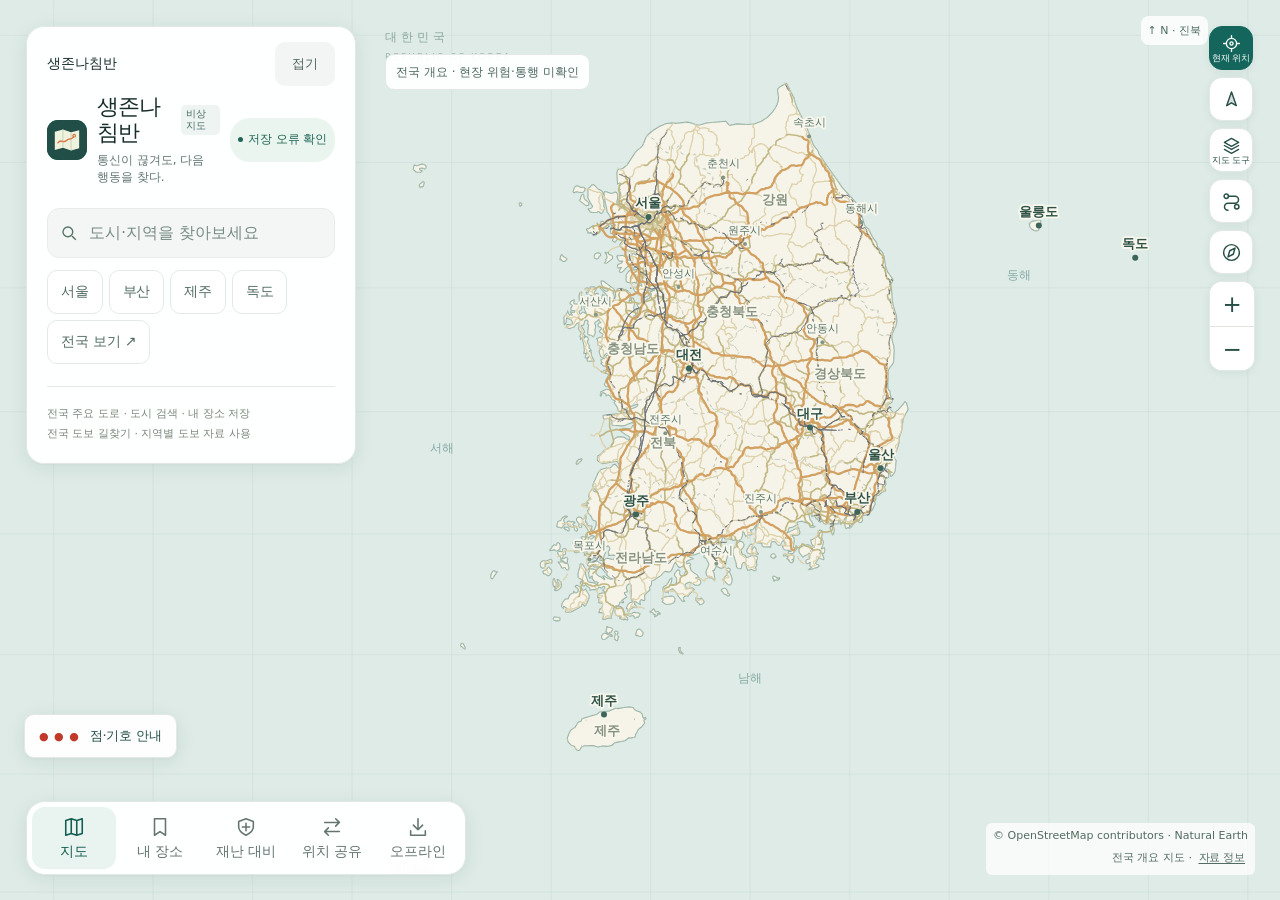
==== commit 509df4dd: "Deploy 1.5.6 (335fb88, duru-502f32c1f406)" ====
--- a/index.html
+++ b/index.html
@@ -34,14 +34,14 @@
     <p class="desktop-caption">전국 주요 도로 · 도시 검색 · 내 장소 저장<br><span>전국 도보 길찾기 · 지역별 도보 자료 사용</span></p>
   </header>
   <div class="map-controls" aria-label="지도 조작">
-    <button class="icon-button" id="locate" aria-label="내 위치 찾기" title="내 위치"><svg viewBox="0 0 24 24"><circle cx="12" cy="12" r="6.5"/><circle cx="12" cy="12" r="2"/><path d="M12 2v3m0 14v3M2 12h3m14 0h3"/></svg></button>
-    <button class="icon-button" id="layers" aria-label="지도 표시 설정" title="지도 표시"><svg viewBox="0 0 24 24"><path d="m12 3 9 5-9 5-9-5 9-5Zm-9 9 9 5 9-5m-18 5 9 5 9-5"/></svg></button>
+    <button class="icon-button" id="locate" aria-label="현재 위치 찾기" title="현재 위치"><svg viewBox="0 0 24 24"><circle cx="12" cy="12" r="6.5"/><circle cx="12" cy="12" r="2"/><path d="M12 2v3m0 14v3M2 12h3m14 0h3"/></svg><span>현재 위치</span></button>
+    <button class="icon-button" id="layers" aria-label="지도 도구" title="지도 도구" aria-controls="layerPanel" aria-expanded="false"><svg viewBox="0 0 24 24"><path d="m12 3 9 5-9 5-9-5 9-5Zm-9 9 9 5 9-5m-18 5 9 5 9-5"/></svg><span>지도 도구</span></button>
     <button class="icon-button" id="routeOpen" aria-label="도보 길찾기" title="도보 길찾기"><svg viewBox="0 0 24 24" aria-hidden="true"><circle cx="6" cy="6" r="2.5"/><circle cx="18" cy="18" r="2.5"/><path d="M8.5 6H16a4 4 0 0 1 0 8H8a4 4 0 0 0 0 8"/></svg></button>
     <button class="icon-button" id="compassOpen" aria-label="나침반" title="나침반"><svg viewBox="0 0 24 24"><circle cx="12" cy="12" r="9"/><path d="m16 7-2 7-6 3 2-7Z"/></svg></button>
     <div class="zoom-buttons"><button class="icon-button" id="zoomIn" aria-label="지도 확대">+</button><button class="icon-button" id="zoomOut" aria-label="지도 축소">−</button></div>
-    <button class="icon-button" id="fit" aria-label="전국 보기" title="전국 보기"><svg viewBox="0 0 24 24"><path d="M8 3H3v5m13-5h5v5M3 16v5h5m13-5v5h-5"/></svg></button>
+
   </div>
-  <div id="layerPanel" class="layer-panel hidden"><strong>지도 표시</strong><label><input type="checkbox" id="showRoads" checked>주요 도로</label><label><input type="checkbox" id="showRegions" checked>시·도 경계</label><label><input type="checkbox" id="showLabels" checked>지명</label><label><input type="checkbox" id="showFacilities" checked>주요 시설</label><label><input type="checkbox" id="showRail" checked>철도·역·지하철 출구</label><small>시설: 병원·소방서·경찰·관공서·학교. 역·지하철 출입구는 OSM 위치이며 운영·출입 가능·대피시설 지정 여부를 확인하지 않았습니다. 점선 철도는 지하·터널 구간입니다. 바탕 지도에는 골목길·건물이 생략됩니다. 도보 경로에는 별도 도보 자료를 사용합니다.</small></div>
+  <div id="layerPanel" class="layer-panel hidden"><strong>지도 도구</strong><button id="fit" class="secondary-button wide">전국 보기</button><strong>지도 표시</strong><label><input type="checkbox" id="showRoads" checked>주요 도로</label><label><input type="checkbox" id="showRegions" checked>시·도 경계</label><label><input type="checkbox" id="showLabels" checked>지명</label><label><input type="checkbox" id="showFacilities" checked>주요 시설</label><label><input type="checkbox" id="showRail" checked>철도·역·지하철 출구</label><small>시설: 병원·소방서·경찰·관공서·학교. 역·지하철 출입구는 OSM 위치이며 운영·출입 가능·대피시설 지정 여부를 확인하지 않았습니다. 점선 철도는 지하·터널 구간입니다. 바탕 지도에는 골목길·건물이 생략됩니다. 도보 경로에는 별도 도보 자료를 사용합니다.</small></div>
   <button id="legendOpen" class="legend-trigger" aria-haspopup="dialog"><span aria-hidden="true">● ● ●</span> 점·기호 안내</button>
   <div class="map-bottom"><div class="scale"><div id="scaleLine"></div><span id="scaleText"></span></div><div class="attribution"><span class="attr-osm">© OpenStreetMap contributors</span><span class="attr-extra"> · Natural Earth<br>전국 개요 지도</span><span aria-hidden="true"> · </span><button id="sources">자료 정보</button></div></div>
   <section id="bottomPanel" class="bottom-panel hidden" aria-label="장소 정보">
@@ -50,7 +50,7 @@
   <nav class="bottom-nav" aria-label="주 메뉴"><button id="navMap" class="active"><svg viewBox="0 0 24 24" aria-hidden="true"><path d="m3 5 6-2 6 2 6-2v16l-6 2-6-2-6 2V5Zm6-2v16m6-14v16"/></svg>지도</button><button id="navSaved"><svg viewBox="0 0 24 24" aria-hidden="true"><path d="M6 3h12v18l-6-4-6 4V3Z"/></svg>내 장소 <b id="savedCount"></b></button><button id="navEmergency"><svg viewBox="0 0 24 24" aria-hidden="true"><path d="m12 3 8 3v6c0 5-8 9-8 9s-8-4-8-9V6l8-3Z"/><path d="M12 8v8m-4-4h8"/></svg>재난 대비</button><button id="navOffline"><svg viewBox="0 0 24 24" aria-hidden="true"><path d="M12 3v12m-5-5 5 5 5-5M4 16v5h16v-5"/></svg>오프라인</button></nav>
   <div id="toast" class="toast hidden" role="status" aria-live="polite"></div>
 </div>
-<dialog id="helpDialog" class="modal"><div class="modal-card"><div class="modal-header"><div><span class="eyebrow">통신이 끊기기 전에 준비하세요</span><h2>인터넷 없이 쓰는 법</h2></div><button id="closeHelp" class="icon-button" aria-label="설명 닫기">×</button></div><div id="offlineState" class="offline-state"></div><div class="step"><b>01</b><div><h3>처음 한 번은 인터넷 연결</h3><p>아래에서 지도 저장을 누르고 ‘저장 완료’를 확인하세요. 전국 지도와 앱 화면을 함께 저장합니다.</p></div></div><button id="cacheMap" class="primary-button wide">이 휴대폰에 지도 저장</button><button id="installApp" class="secondary-button wide hidden">홈 화면에 생존나침반 설치</button><div class="step"><b>02</b><div><h3>크롬에서 홈 화면에 추가</h3><p>안드로이드 크롬의 ⋮ 메뉴 → ‘홈 화면에 추가’ 또는 ‘앱 설치’를 선택하세요.</p></div></div><div class="step"><b>03</b><div><h3>비행기 모드로 확인</h3><p>저장 후 비행기 모드를 켜고 앱을 완전히 닫았다 다시 열어보세요. 지도 이동·검색·내 장소가 작동하는지 확인하면 준비 끝입니다.</p></div></div><div class="info-note"><strong>알아두세요</strong><p>전쟁·재난 상황에서 위치를 파악하고 대응을 준비하도록 돕는 지도입니다. 실제 대피에서는 정부 재난방송과 현장 통제를 우선 확인하세요. 도보 경로는 현장 통행을 보장하지 않습니다. 바탕 지도에는 골목길·건물·상세 주소·실시간 교통이 포함되지 않습니다. 시·도 경계는 과거 자료로 현재 경계와 차이가 날 수 있습니다.</p><p>위치는 권한을 허용하면 GPS로 확인합니다. 오프라인 GPS는 기기·환경에 따라 늦거나 실패할 수 있습니다. 검색과 저장한 장소는 이 기기에서 처리합니다.</p><p>브라우저 데이터를 삭제하거나 저장 공간이 부족하면 저장한 지도와 장소가 지워질 수 있습니다. 오래 보관하려면 지도 파일과 내 장소도 따로 저장하세요.</p></div><button id="downloadMap" class="secondary-button wide">지도 HTML 파일 따로 저장 ↓</button><div class="action-row"><button id="exportPins" class="link-button">내 장소 백업</button><label class="link-button" for="importPins">내 장소 불러오기</label><input type="file" id="importPins" accept="application/json,.json" hidden></div><details class="data-details"><summary>지도 자료와 이용 조건</summary><div id="dataInfo"></div></details></div></dialog>
+<dialog id="helpDialog" class="modal"><div class="modal-card"><div class="modal-header"><div><h2>오프라인 지도</h2></div><button id="closeHelp" class="icon-button" aria-label="오프라인 지도 닫기">×</button></div><div id="offlineState" class="offline-state" role="status"></div><progress id="offlineProgress" aria-label="지도 저장 진행률" hidden></progress><button id="cacheMap" class="primary-button wide">이 휴대폰에 지도 저장</button><button id="installApp" class="secondary-button wide hidden">홈 화면에 생존나침반 설치</button><details id="offlineHelp" class="offline-details"><summary>설치 및 오프라인 사용법</summary><div class="step"><b>01</b><div><h3>처음 한 번은 인터넷 연결</h3><p>아래에서 지도 저장을 누르고 ‘저장 완료’를 확인하세요. 전국 지도와 앱 화면을 함께 저장합니다.</p></div></div><div class="step"><b>02</b><div><h3>크롬에서 홈 화면에 추가</h3><p>안드로이드 크롬의 ⋮ 메뉴 → ‘홈 화면에 추가’ 또는 ‘앱 설치’를 선택하세요.</p></div></div><div class="step"><b>03</b><div><h3>비행기 모드로 확인</h3><p>저장 후 비행기 모드를 켜고 앱을 완전히 닫았다 다시 열어보세요. 지도 이동·검색·내 장소가 작동하는지 확인하면 준비 끝입니다.</p></div></div><div class="info-note"><strong>알아두세요</strong><p>전쟁·재난 상황에서 위치를 파악하고 대응을 준비하도록 돕는 지도입니다. 실제 대피에서는 정부 재난방송과 현장 통제를 우선 확인하세요. 도보 경로는 현장 통행을 보장하지 않습니다. 바탕 지도에는 골목길·건물·상세 주소·실시간 교통이 포함되지 않습니다. 시·도 경계는 과거 자료로 현재 경계와 차이가 날 수 있습니다.</p><p>위치는 권한을 허용하면 GPS로 확인합니다. 오프라인 GPS는 기기·환경에 따라 늦거나 실패할 수 있습니다. 검색과 저장한 장소는 이 기기에서 처리합니다.</p><p>브라우저 데이터를 삭제하거나 저장 공간이 부족하면 저장한 지도와 장소가 지워질 수 있습니다. 오래 보관하려면 지도 파일과 내 장소도 따로 저장하세요.</p></div></details><button id="downloadMap" class="secondary-button wide">지도 HTML 파일 따로 저장 ↓</button><div class="action-row"><button id="exportPins" class="link-button">내 장소 백업</button><label class="link-button" for="importPins">내 장소 불러오기</label><input type="file" id="importPins" accept="application/json,.json" hidden></div><details class="data-details"><summary>지도 자료와 이용 조건</summary><div id="dataInfo"></div></details></div></dialog>
 <script src="./map-data.js"></script>
 <script src="./app.js"></script>
 <script src="./emergency.js"></script>
--- a/style.css
+++ b/style.css
@@ -158,3 +158,34 @@
 .walk-data-row small{color:#6b7572}
 .walk-data-row .secondary-button,.walk-data-row .link-button{min-height:44px;padding:0 12px;font-size:13px}
 .walk-data-saved{font-size:12px;color:#1f6b4f;font-weight:650;margin-left:auto}
+
+/* Keep the Android update card clear of the right-side controls and active map tasks. */
+body:has(dialog[open]) .update-banner[data-native],
+.app:has(.route-guide:not([hidden]), #bottomPanel:not(.hidden), #search:focus) .update-banner[data-native]{display:none}
+.update-banner[data-native] .update-actions{flex-wrap:wrap}
+.update-banner[data-native] .update-actions button{min-height:44px;white-space:nowrap}
+@media(max-width:720px),(max-height:550px) and (orientation:landscape){
+ .update-banner[data-native]{left:var(--edge);right:72px;transform:none;width:auto}
+ .update-banner[data-native] .update-text,.update-banner[data-native] .update-actions{grid-column:1/-1}
+ .update-banner[data-native] .update-actions{grid-row:2;justify-content:flex-end}
+ .app:has(#mapHeader:not(.hidden)) .update-banner[data-native]{right:122px}
+}
+@media(max-height:550px) and (orientation:landscape){
+ .app:has(#mapHeader:not(.hidden)) .update-banner[data-native]{right:172px}
+}
+
+#locate,#layers{flex-direction:column;gap:1px;line-height:1}
+#locate span,#layers span{font-size:9px;font-weight:700;white-space:nowrap}
+#locate svg,#layers svg{height:19px;width:19px}
+.layer-panel{max-height:65dvh;overflow:auto}
+.layer-panel #fit{margin:6px 0 12px}
+.offline-details{border-top:1px solid #dae5df;margin:14px 0;padding:4px 0}
+.offline-details summary{cursor:pointer;padding:13px 2px;font-weight:650}
+#nativeContentUpdate{background:#fff;border:1px solid #d8e5df;border-radius:16px;padding:16px}
+#nativeContentUpdate h3{margin:0 0 8px}
+#contentUpdateInfo{white-space:pre-line;line-height:1.6;margin:0 0 10px}
+#nativeContentUpdate .offline-details{margin:10px 0 0}
+#offlineProgress,#nativeUpdateProgress{width:100%;height:8px;accent-color:#17695c;margin-bottom:12px}
+.update-banner[data-native] #updateClose{width:auto;flex:0 0 auto;order:0;padding:0 12px;background:transparent;border:0}
+.update-banner[data-native] #updateReload{order:1;min-width:90px;flex:1}
+#routePlaceActions{margin:0 0 12px}
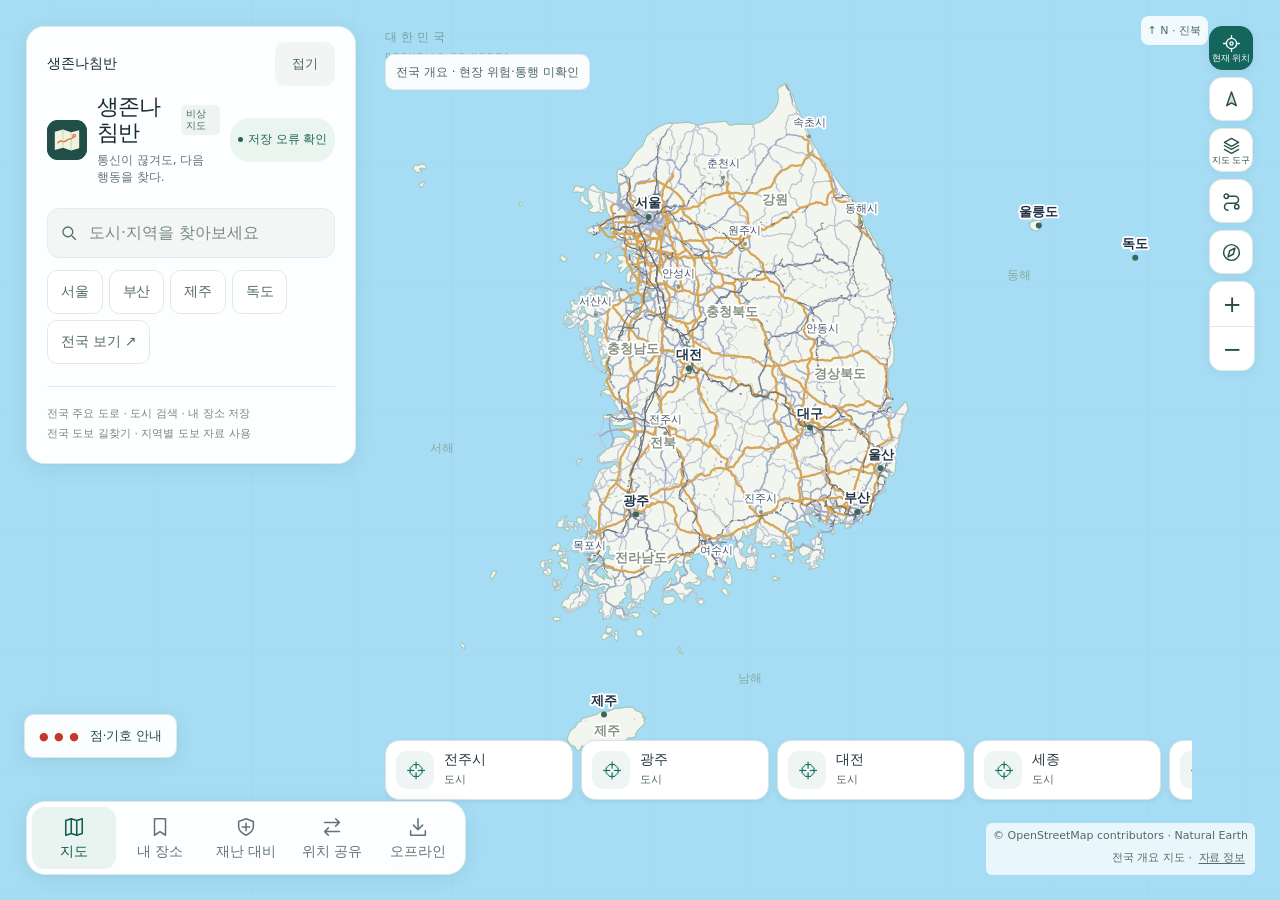
==== commit 15a97148: "Deploy 1.5.8 (17ae6f1, duru-eb9969dbf957)" ====
--- a/index.html
+++ b/index.html
@@ -41,8 +41,9 @@
     <div class="zoom-buttons"><button class="icon-button" id="zoomIn" aria-label="지도 확대">+</button><button class="icon-button" id="zoomOut" aria-label="지도 축소">−</button></div>
 
   </div>
-  <div id="layerPanel" class="layer-panel hidden"><strong>지도 도구</strong><button id="fit" class="secondary-button wide">전국 보기</button><strong>지도 표시</strong><label><input type="checkbox" id="showRoads" checked>주요 도로</label><label><input type="checkbox" id="showRegions" checked>시·도 경계</label><label><input type="checkbox" id="showLabels" checked>지명</label><label><input type="checkbox" id="showFacilities" checked>주요 시설</label><label><input type="checkbox" id="showRail" checked>철도·역·지하철 출구</label><small>시설: 병원·소방서·경찰·관공서·학교. 역·지하철 출입구는 OSM 위치이며 운영·출입 가능·대피시설 지정 여부를 확인하지 않았습니다. 점선 철도는 지하·터널 구간입니다. 바탕 지도에는 골목길·건물이 생략됩니다. 도보 경로에는 별도 도보 자료를 사용합니다.</small></div>
+  <div id="layerPanel" class="layer-panel hidden"><strong>지도 도구</strong><button id="fit" class="secondary-button wide">전국 보기</button><strong>지도 표시</strong><label><input type="checkbox" id="showRoads" checked>주요 도로</label><label><input type="checkbox" id="showWalkingRoads" checked>상세 보행로</label><small id="walkDetailHint" role="status">동네를 확대하면 보행로를 표시합니다.</small><label><input type="checkbox" id="showRegions" checked>시·도 경계</label><label><input type="checkbox" id="showLabels" checked>지명</label><label><input type="checkbox" id="showFacilities" checked>주요 시설</label><label><input type="checkbox" id="showRail" checked>철도·역·지하철 출구</label><small>시설: 병원·소방서·경찰·관공서·학교. 역·지하철 출입구는 OSM 위치이며 운영·출입 가능·대피시설 지정 여부를 확인하지 않았습니다. 점선 철도는 지하·터널 구간입니다. 상세 보행로는 도보 자료에 등록된 길을 표시합니다. 도보 경로에는 별도 도보 자료를 사용합니다.</small></div>
   <button id="legendOpen" class="legend-trigger" aria-haspopup="dialog"><span aria-hidden="true">● ● ●</span> 점·기호 안내</button>
+  <nav id="mapPlaces" class="map-places" aria-label="화면에 보이는 장소"></nav>
   <div class="map-bottom"><div class="scale"><div id="scaleLine"></div><span id="scaleText"></span></div><div class="attribution"><span class="attr-osm">© OpenStreetMap contributors</span><span class="attr-extra"> · Natural Earth<br>전국 개요 지도</span><span aria-hidden="true"> · </span><button id="sources">자료 정보</button></div></div>
   <section id="bottomPanel" class="bottom-panel hidden" aria-label="장소 정보">
     <div class="sheet-grip"></div><div class="panel-header"><div><span class="eyebrow" id="panelEyebrow">장소</span><h2 id="panelTitle"></h2><p id="panelSubtitle"></p></div><button class="icon-button" id="closePanel" aria-label="장소 정보 닫기">×</button></div><div id="panelBody"></div>
@@ -50,7 +51,7 @@
   <nav class="bottom-nav" aria-label="주 메뉴"><button id="navMap" class="active"><svg viewBox="0 0 24 24" aria-hidden="true"><path d="m3 5 6-2 6 2 6-2v16l-6 2-6-2-6 2V5Zm6-2v16m6-14v16"/></svg>지도</button><button id="navSaved"><svg viewBox="0 0 24 24" aria-hidden="true"><path d="M6 3h12v18l-6-4-6 4V3Z"/></svg>내 장소 <b id="savedCount"></b></button><button id="navEmergency"><svg viewBox="0 0 24 24" aria-hidden="true"><path d="m12 3 8 3v6c0 5-8 9-8 9s-8-4-8-9V6l8-3Z"/><path d="M12 8v8m-4-4h8"/></svg>재난 대비</button><button id="navOffline"><svg viewBox="0 0 24 24" aria-hidden="true"><path d="M12 3v12m-5-5 5 5 5-5M4 16v5h16v-5"/></svg>오프라인</button></nav>
   <div id="toast" class="toast hidden" role="status" aria-live="polite"></div>
 </div>
-<dialog id="helpDialog" class="modal"><div class="modal-card"><div class="modal-header"><div><h2>오프라인 지도</h2></div><button id="closeHelp" class="icon-button" aria-label="오프라인 지도 닫기">×</button></div><div id="offlineState" class="offline-state" role="status"></div><progress id="offlineProgress" aria-label="지도 저장 진행률" hidden></progress><button id="cacheMap" class="primary-button wide">이 휴대폰에 지도 저장</button><button id="installApp" class="secondary-button wide hidden">홈 화면에 생존나침반 설치</button><details id="offlineHelp" class="offline-details"><summary>설치 및 오프라인 사용법</summary><div class="step"><b>01</b><div><h3>처음 한 번은 인터넷 연결</h3><p>아래에서 지도 저장을 누르고 ‘저장 완료’를 확인하세요. 전국 지도와 앱 화면을 함께 저장합니다.</p></div></div><div class="step"><b>02</b><div><h3>크롬에서 홈 화면에 추가</h3><p>안드로이드 크롬의 ⋮ 메뉴 → ‘홈 화면에 추가’ 또는 ‘앱 설치’를 선택하세요.</p></div></div><div class="step"><b>03</b><div><h3>비행기 모드로 확인</h3><p>저장 후 비행기 모드를 켜고 앱을 완전히 닫았다 다시 열어보세요. 지도 이동·검색·내 장소가 작동하는지 확인하면 준비 끝입니다.</p></div></div><div class="info-note"><strong>알아두세요</strong><p>전쟁·재난 상황에서 위치를 파악하고 대응을 준비하도록 돕는 지도입니다. 실제 대피에서는 정부 재난방송과 현장 통제를 우선 확인하세요. 도보 경로는 현장 통행을 보장하지 않습니다. 바탕 지도에는 골목길·건물·상세 주소·실시간 교통이 포함되지 않습니다. 시·도 경계는 과거 자료로 현재 경계와 차이가 날 수 있습니다.</p><p>위치는 권한을 허용하면 GPS로 확인합니다. 오프라인 GPS는 기기·환경에 따라 늦거나 실패할 수 있습니다. 검색과 저장한 장소는 이 기기에서 처리합니다.</p><p>브라우저 데이터를 삭제하거나 저장 공간이 부족하면 저장한 지도와 장소가 지워질 수 있습니다. 오래 보관하려면 지도 파일과 내 장소도 따로 저장하세요.</p></div></details><button id="downloadMap" class="secondary-button wide">지도 HTML 파일 따로 저장 ↓</button><div class="action-row"><button id="exportPins" class="link-button">내 장소 백업</button><label class="link-button" for="importPins">내 장소 불러오기</label><input type="file" id="importPins" accept="application/json,.json" hidden></div><details class="data-details"><summary>지도 자료와 이용 조건</summary><div id="dataInfo"></div></details></div></dialog>
+<dialog id="helpDialog" class="modal"><div class="modal-card"><div class="modal-header"><div><h2>오프라인 지도</h2></div><button id="closeHelp" class="icon-button" aria-label="오프라인 지도 닫기">×</button></div><div id="offlineState" class="offline-state" role="status"></div><progress id="offlineProgress" aria-label="지도 저장 진행률" hidden></progress><button id="cacheMap" class="primary-button wide">이 휴대폰에 지도 저장</button><button id="installApp" class="secondary-button wide hidden">홈 화면에 생존나침반 설치</button><details id="offlineHelp" class="offline-details"><summary>설치 및 오프라인 사용법</summary><div class="step"><b>01</b><div><h3>처음 한 번은 인터넷 연결</h3><p>아래에서 지도 저장을 누르고 ‘저장 완료’를 확인하세요. 전국 지도와 앱 화면을 함께 저장합니다.</p></div></div><div class="step"><b>02</b><div><h3>크롬에서 홈 화면에 추가</h3><p>안드로이드 크롬의 ⋮ 메뉴 → ‘홈 화면에 추가’ 또는 ‘앱 설치’를 선택하세요.</p></div></div><div class="step"><b>03</b><div><h3>비행기 모드로 확인</h3><p>저장 후 비행기 모드를 켜고 앱을 완전히 닫았다 다시 열어보세요. 지도 이동·검색·내 장소가 작동하는지 확인하면 준비 끝입니다.</p></div></div><div class="info-note"><strong>알아두세요</strong><p>전쟁·재난 상황에서 위치를 파악하고 대응을 준비하도록 돕는 지도입니다. 실제 대피에서는 정부 재난방송과 현장 통제를 우선 확인하세요. 도보 경로는 현장 통행을 보장하지 않습니다. 동네를 확대하면 도보 자료가 있는 골목과 보행로를 볼 수 있습니다. 건물·상세 주소·실시간 교통은 제공하지 않습니다. 시·도 경계는 과거 자료로 현재 경계와 차이가 날 수 있습니다.</p><p>위치는 권한을 허용하면 GPS로 확인합니다. 오프라인 GPS는 기기·환경에 따라 늦거나 실패할 수 있습니다. 검색과 저장한 장소는 이 기기에서 처리합니다.</p><p>브라우저 데이터를 삭제하거나 저장 공간이 부족하면 저장한 지도와 장소가 지워질 수 있습니다. 오래 보관하려면 지도 파일과 내 장소도 따로 저장하세요.</p></div></details><button id="downloadMap" class="secondary-button wide">지도 HTML 파일 따로 저장 ↓</button><div class="action-row"><button id="exportPins" class="link-button">내 장소 백업</button><label class="link-button" for="importPins">내 장소 불러오기</label><input type="file" id="importPins" accept="application/json,.json" hidden></div><details class="data-details"><summary>지도 자료와 이용 조건</summary><div id="dataInfo"></div></details></div></dialog>
 <script src="./map-data.js"></script>
 <script src="./app.js"></script>
 <script src="./emergency.js"></script>
--- a/style.css
+++ b/style.css
@@ -189,3 +189,17 @@
 .update-banner[data-native] #updateClose{width:auto;flex:0 0 auto;order:0;padding:0 12px;background:transparent;border:0}
 .update-banner[data-native] #updateReload{order:1;min-width:90px;flex:1}
 #routePlaceActions{margin:0 0 12px}
+
+.map-places{position:absolute;z-index:5;left:385px;right:88px;bottom:96px;display:flex;gap:8px;overflow-x:auto;scroll-snap-type:x proximity;scrollbar-width:none;padding:4px 0;pointer-events:auto}
+.map-places::-webkit-scrollbar{display:none}
+.map-places button{display:grid;grid-template-columns:38px minmax(0,1fr);grid-template-rows:auto auto;align-content:center;column-gap:10px;flex:0 0 188px;text-align:left;padding:10px;background:#fff;border:1px solid #d9e3e5;border-radius:14px;box-shadow:0 2px 6px #23475615;scroll-snap-align:start;color:#243a40}
+.map-places .card-mark{grid-row:1/3;align-self:center;display:grid;place-items:center;width:38px;height:38px;background:#eef5f3;border-radius:11px;color:#167267;font-size:19px;font-weight:700}
+.map-places strong,.map-places small{overflow:hidden;text-overflow:ellipsis;white-space:nowrap}
+.map-places strong{font-size:14px}.map-places small{font-size:11px;color:#536864}
+.app:has(#bottomPanel:not(.hidden),#routeGuide:not([hidden]),#layerPanel:not(.hidden),#searchResults:not(.hidden),#updateBanner:not(.hidden)) .map-places,.map-places:empty{display:none}
+@media(max-width:720px),(max-height:550px) and (orientation:landscape){
+ .map-places{bottom:calc(var(--chrome-bottom) + 108px);left:var(--edge);right:70px}
+ .map-places button{flex-basis:min(180px,100%);min-width:0}
+ .app:has(#mapHeader:not(.hidden)) .map-places{display:none}
+}
+@media(max-height:420px){.map-places{bottom:calc(var(--chrome-bottom) + 38px);left:175px}}
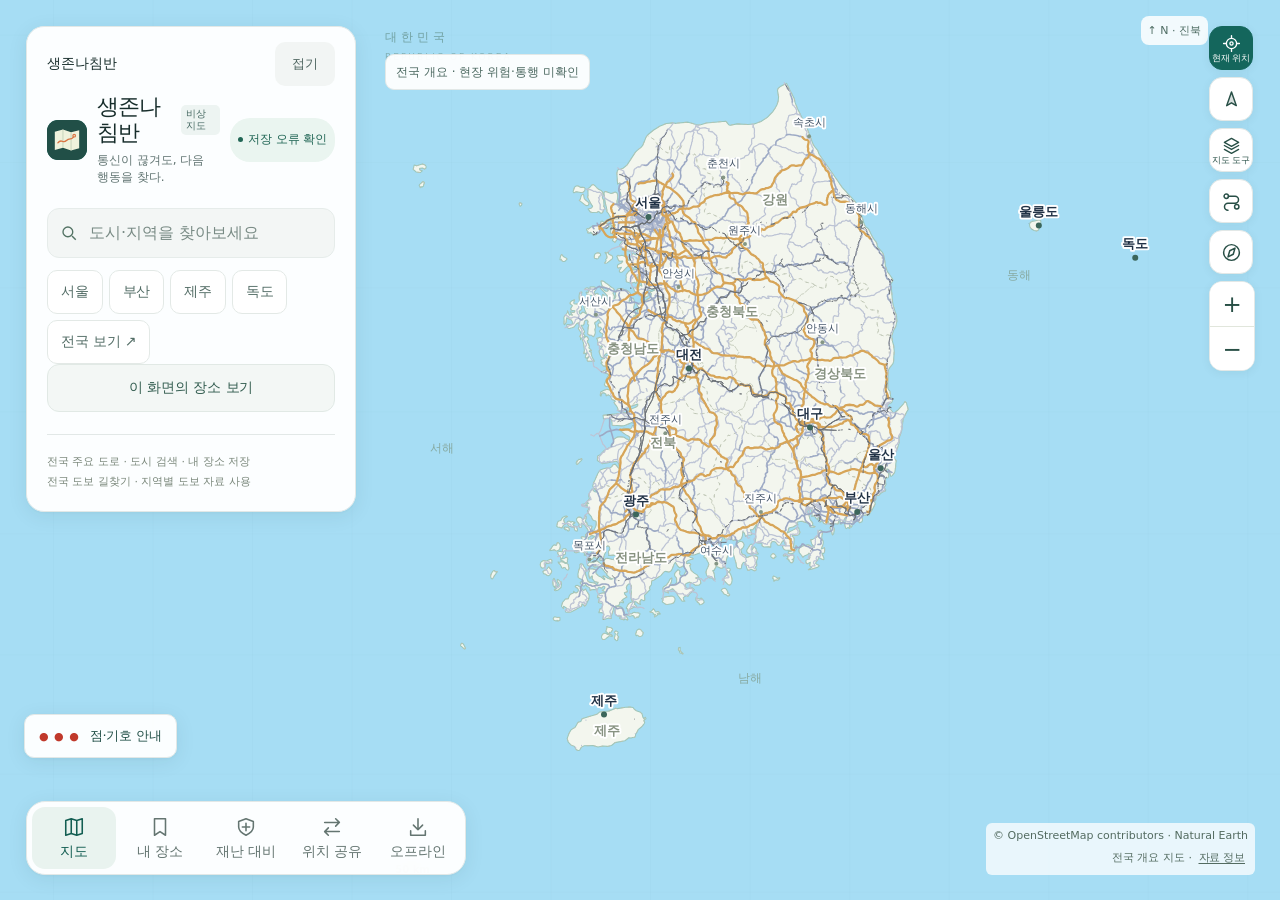
==== commit 1d9e521a: "Deploy 1.5.10 (4fc9bdd, duru-93d850b17035)" ====
--- a/index.html
+++ b/index.html
@@ -1,63 +1,63 @@
-<!doctype html>
-<html lang="ko">
-<head>
-  <meta charset="utf-8">
-  <meta name="viewport" content="width=device-width, initial-scale=1, viewport-fit=cover">
-  <meta name="theme-color" content="#214f47">
-  <meta name="description" content="전쟁·재난 상황에서 위치를 파악하고, 다음 행동을 준비하는 오프라인 지도.">
-  <title>생존나침반 · 전쟁·재난 대비 지도</title>
-  <link rel="manifest" href="./manifest.webmanifest">
-  <link rel="icon" href="./icon.svg" type="image/svg+xml">
-  <link rel="apple-touch-icon" href="./icon-192.png">
-  <link rel="stylesheet" href="./style.css">
-</head>
-<body>
-<div class="app">
-  <main class="map-shell" aria-label="대한민국 오프라인 지도">
-    <canvas id="map" tabindex="0" aria-label="지도. 손가락으로 이동하고 두 손가락으로 확대하세요. 키보드 방향키로 이동, 더하기와 빼기로 확대·축소할 수 있습니다."></canvas>
-    <div class="map-title" aria-hidden="true">대한민국 <span>REPUBLIC OF KOREA</span></div>
-  </main>
-  <button id="headerExpand" class="header-expand" aria-controls="mapHeader" aria-expanded="false" aria-label="지도 검색과 메뉴 열기"><svg viewBox="0 0 24 24" fill="none" stroke="currentColor" stroke-width="1.8" aria-hidden="true"><circle cx="10.5" cy="10.5" r="6.5"/><path d="m16 16 5 5"/></svg><strong>검색·메뉴</strong><small id="compactStatus">저장 확인</small></button>
-  <header id="mapHeader" class="top-panel">
-    <div class="header-handle"><span>생존나침반</span><button id="headerCollapse" aria-label="검색창 접기">접기</button></div>
-    <div class="brand-row">
-      <div class="brand"><img class="logo" src="./icon.svg" alt=""><div class="brand-copy"><h1>생존나침반<span>비상지도</span></h1><p>통신이 끊겨도, 다음 행동을 찾다.</p></div></div>
-      <button id="statusPill" class="status" title="오프라인 저장 상태 보기">저장 확인 중</button>
-    </div>
-    <div class="search-box">
-      <svg viewBox="0 0 24 24" fill="none" stroke="currentColor" stroke-width="1.8" aria-hidden="true"><circle cx="10.5" cy="10.5" r="6.5"/><path d="m16 16 5 5"/></svg>
-      <input id="search" type="search" autocomplete="off" placeholder="도시·지역을 찾아보세요" aria-label="도시·지역 검색" aria-controls="searchResults" aria-expanded="false">
-      <button id="clearSearch" class="icon-button hidden" aria-label="검색어 지우기">×</button>
-    </div>
-    <div id="searchResults" class="results hidden" role="listbox" aria-label="검색 결과"></div>
-    <div class="quick-chips"><button data-city="서울">서울</button><button data-city="부산">부산</button><button data-city="제주">제주</button><button data-city="독도">독도</button><button id="homeChip">전국 보기 ↗</button></div>
-    <p class="desktop-caption">전국 주요 도로 · 도시 검색 · 내 장소 저장<br><span>전국 도보 길찾기 · 지역별 도보 자료 사용</span></p>
-  </header>
-  <div class="map-controls" aria-label="지도 조작">
-    <button class="icon-button" id="locate" aria-label="현재 위치 찾기" title="현재 위치"><svg viewBox="0 0 24 24"><circle cx="12" cy="12" r="6.5"/><circle cx="12" cy="12" r="2"/><path d="M12 2v3m0 14v3M2 12h3m14 0h3"/></svg><span>현재 위치</span></button>
-    <button class="icon-button" id="layers" aria-label="지도 도구" title="지도 도구" aria-controls="layerPanel" aria-expanded="false"><svg viewBox="0 0 24 24"><path d="m12 3 9 5-9 5-9-5 9-5Zm-9 9 9 5 9-5m-18 5 9 5 9-5"/></svg><span>지도 도구</span></button>
-    <button class="icon-button" id="routeOpen" aria-label="도보 길찾기" title="도보 길찾기"><svg viewBox="0 0 24 24" aria-hidden="true"><circle cx="6" cy="6" r="2.5"/><circle cx="18" cy="18" r="2.5"/><path d="M8.5 6H16a4 4 0 0 1 0 8H8a4 4 0 0 0 0 8"/></svg></button>
-    <button class="icon-button" id="compassOpen" aria-label="나침반" title="나침반"><svg viewBox="0 0 24 24"><circle cx="12" cy="12" r="9"/><path d="m16 7-2 7-6 3 2-7Z"/></svg></button>
-    <div class="zoom-buttons"><button class="icon-button" id="zoomIn" aria-label="지도 확대">+</button><button class="icon-button" id="zoomOut" aria-label="지도 축소">−</button></div>
-
-  </div>
-  <div id="layerPanel" class="layer-panel hidden"><strong>지도 도구</strong><button id="fit" class="secondary-button wide">전국 보기</button><strong>지도 표시</strong><label><input type="checkbox" id="showRoads" checked>주요 도로</label><label><input type="checkbox" id="showWalkingRoads" checked>상세 보행로</label><small id="walkDetailHint" role="status">동네를 확대하면 보행로를 표시합니다.</small><label><input type="checkbox" id="showRegions" checked>시·도 경계</label><label><input type="checkbox" id="showLabels" checked>지명</label><label><input type="checkbox" id="showFacilities" checked>주요 시설</label><label><input type="checkbox" id="showRail" checked>철도·역·지하철 출구</label><small>시설: 병원·소방서·경찰·관공서·학교. 역·지하철 출입구는 OSM 위치이며 운영·출입 가능·대피시설 지정 여부를 확인하지 않았습니다. 점선 철도는 지하·터널 구간입니다. 상세 보행로는 도보 자료에 등록된 길을 표시합니다. 도보 경로에는 별도 도보 자료를 사용합니다.</small></div>
-  <button id="legendOpen" class="legend-trigger" aria-haspopup="dialog"><span aria-hidden="true">● ● ●</span> 점·기호 안내</button>
-  <nav id="mapPlaces" class="map-places" aria-label="화면에 보이는 장소"></nav>
-  <div class="map-bottom"><div class="scale"><div id="scaleLine"></div><span id="scaleText"></span></div><div class="attribution"><span class="attr-osm">© OpenStreetMap contributors</span><span class="attr-extra"> · Natural Earth<br>전국 개요 지도</span><span aria-hidden="true"> · </span><button id="sources">자료 정보</button></div></div>
-  <section id="bottomPanel" class="bottom-panel hidden" aria-label="장소 정보">
-    <div class="sheet-grip"></div><div class="panel-header"><div><span class="eyebrow" id="panelEyebrow">장소</span><h2 id="panelTitle"></h2><p id="panelSubtitle"></p></div><button class="icon-button" id="closePanel" aria-label="장소 정보 닫기">×</button></div><div id="panelBody"></div>
-  </section>
-  <nav class="bottom-nav" aria-label="주 메뉴"><button id="navMap" class="active"><svg viewBox="0 0 24 24" aria-hidden="true"><path d="m3 5 6-2 6 2 6-2v16l-6 2-6-2-6 2V5Zm6-2v16m6-14v16"/></svg>지도</button><button id="navSaved"><svg viewBox="0 0 24 24" aria-hidden="true"><path d="M6 3h12v18l-6-4-6 4V3Z"/></svg>내 장소 <b id="savedCount"></b></button><button id="navEmergency"><svg viewBox="0 0 24 24" aria-hidden="true"><path d="m12 3 8 3v6c0 5-8 9-8 9s-8-4-8-9V6l8-3Z"/><path d="M12 8v8m-4-4h8"/></svg>재난 대비</button><button id="navOffline"><svg viewBox="0 0 24 24" aria-hidden="true"><path d="M12 3v12m-5-5 5 5 5-5M4 16v5h16v-5"/></svg>오프라인</button></nav>
-  <div id="toast" class="toast hidden" role="status" aria-live="polite"></div>
-</div>
-<dialog id="helpDialog" class="modal"><div class="modal-card"><div class="modal-header"><div><h2>오프라인 지도</h2></div><button id="closeHelp" class="icon-button" aria-label="오프라인 지도 닫기">×</button></div><div id="offlineState" class="offline-state" role="status"></div><progress id="offlineProgress" aria-label="지도 저장 진행률" hidden></progress><button id="cacheMap" class="primary-button wide">이 휴대폰에 지도 저장</button><button id="installApp" class="secondary-button wide hidden">홈 화면에 생존나침반 설치</button><details id="offlineHelp" class="offline-details"><summary>설치 및 오프라인 사용법</summary><div class="step"><b>01</b><div><h3>처음 한 번은 인터넷 연결</h3><p>아래에서 지도 저장을 누르고 ‘저장 완료’를 확인하세요. 전국 지도와 앱 화면을 함께 저장합니다.</p></div></div><div class="step"><b>02</b><div><h3>크롬에서 홈 화면에 추가</h3><p>안드로이드 크롬의 ⋮ 메뉴 → ‘홈 화면에 추가’ 또는 ‘앱 설치’를 선택하세요.</p></div></div><div class="step"><b>03</b><div><h3>비행기 모드로 확인</h3><p>저장 후 비행기 모드를 켜고 앱을 완전히 닫았다 다시 열어보세요. 지도 이동·검색·내 장소가 작동하는지 확인하면 준비 끝입니다.</p></div></div><div class="info-note"><strong>알아두세요</strong><p>전쟁·재난 상황에서 위치를 파악하고 대응을 준비하도록 돕는 지도입니다. 실제 대피에서는 정부 재난방송과 현장 통제를 우선 확인하세요. 도보 경로는 현장 통행을 보장하지 않습니다. 동네를 확대하면 도보 자료가 있는 골목과 보행로를 볼 수 있습니다. 건물·상세 주소·실시간 교통은 제공하지 않습니다. 시·도 경계는 과거 자료로 현재 경계와 차이가 날 수 있습니다.</p><p>위치는 권한을 허용하면 GPS로 확인합니다. 오프라인 GPS는 기기·환경에 따라 늦거나 실패할 수 있습니다. 검색과 저장한 장소는 이 기기에서 처리합니다.</p><p>브라우저 데이터를 삭제하거나 저장 공간이 부족하면 저장한 지도와 장소가 지워질 수 있습니다. 오래 보관하려면 지도 파일과 내 장소도 따로 저장하세요.</p></div></details><button id="downloadMap" class="secondary-button wide">지도 HTML 파일 따로 저장 ↓</button><div class="action-row"><button id="exportPins" class="link-button">내 장소 백업</button><label class="link-button" for="importPins">내 장소 불러오기</label><input type="file" id="importPins" accept="application/json,.json" hidden></div><details class="data-details"><summary>지도 자료와 이용 조건</summary><div id="dataInfo"></div></details></div></dialog>
-<script src="./map-data.js"></script>
-<script src="./app.js"></script>
-<script src="./emergency.js"></script>
-<script src="./sharing.js"></script>
-<script src="./walk-index.js"></script>
-<script src="./walk-core.js"></script>
-<script src="./routing.js"></script>
-<script src="./compass.js"></script>
-</body></html>
+<!doctype html>
+<html lang="ko">
+<head>
+  <meta charset="utf-8">
+  <meta name="viewport" content="width=device-width, initial-scale=1, viewport-fit=cover">
+  <meta name="theme-color" content="#214f47">
+  <meta name="description" content="전쟁·재난 상황에서 위치를 파악하고, 다음 행동을 준비하는 오프라인 지도.">
+  <title>생존나침반 · 전쟁·재난 대비 지도</title>
+  <link rel="manifest" href="./manifest.webmanifest">
+  <link rel="icon" href="./icon.svg" type="image/svg+xml">
+  <link rel="apple-touch-icon" href="./icon-192.png">
+  <link rel="stylesheet" href="./style.css">
+</head>
+<body>
+<div class="app">
+  <main class="map-shell" aria-label="대한민국 오프라인 지도">
+    <canvas id="map" tabindex="0" aria-label="지도. 손가락으로 이동하고 두 손가락으로 확대하세요. 키보드 방향키로 이동, 더하기와 빼기로 확대·축소할 수 있습니다."></canvas>
+    <div class="map-title" aria-hidden="true">대한민국 <span>REPUBLIC OF KOREA</span></div>
+  </main>
+  <button id="headerExpand" class="header-expand" aria-controls="mapHeader" aria-expanded="false" aria-label="지도 검색과 메뉴 열기"><svg viewBox="0 0 24 24" fill="none" stroke="currentColor" stroke-width="1.8" aria-hidden="true"><circle cx="10.5" cy="10.5" r="6.5"/><path d="m16 16 5 5"/></svg><strong>검색·메뉴</strong><small id="compactStatus">저장 확인</small></button>
+  <header id="mapHeader" class="top-panel">
+    <div class="header-handle"><span>생존나침반</span><button id="headerCollapse" aria-label="검색창 접기">접기</button></div>
+    <div class="brand-row">
+      <div class="brand"><img class="logo" src="./icon.svg" alt=""><div class="brand-copy"><h1>생존나침반<span>비상지도</span></h1><p>통신이 끊겨도, 다음 행동을 찾다.</p></div></div>
+      <button id="statusPill" class="status" title="오프라인 저장 상태 보기">저장 확인 중</button>
+    </div>
+    <div class="search-box">
+      <svg viewBox="0 0 24 24" fill="none" stroke="currentColor" stroke-width="1.8" aria-hidden="true"><circle cx="10.5" cy="10.5" r="6.5"/><path d="m16 16 5 5"/></svg>
+      <input id="search" type="search" autocomplete="off" placeholder="도시·지역을 찾아보세요" aria-label="도시·지역 검색" aria-controls="searchResults" aria-expanded="false">
+      <button id="clearSearch" class="icon-button hidden" aria-label="검색어 지우기">×</button>
+    </div>
+    <div id="searchResults" class="results hidden" role="listbox" aria-label="검색 결과"></div>
+    <div class="quick-chips"><button data-city="서울">서울</button><button data-city="부산">부산</button><button data-city="제주">제주</button><button data-city="독도">독도</button><button id="homeChip">전국 보기 ↗</button></div><button id="placesOpen" class="secondary-button wide" aria-controls="mapPlaces" aria-expanded="false">이 화면의 장소 보기</button>
+    <p class="desktop-caption">전국 주요 도로 · 도시 검색 · 내 장소 저장<br><span>전국 도보 길찾기 · 지역별 도보 자료 사용</span></p>
+  </header>
+  <div class="map-controls" aria-label="지도 조작">
+    <button class="icon-button" id="locate" aria-label="현재 위치 찾기" title="현재 위치"><svg viewBox="0 0 24 24"><circle cx="12" cy="12" r="6.5"/><circle cx="12" cy="12" r="2"/><path d="M12 2v3m0 14v3M2 12h3m14 0h3"/></svg><span>현재 위치</span></button>
+    <button class="icon-button" id="layers" aria-label="지도 도구" title="지도 도구" aria-controls="layerPanel" aria-expanded="false"><svg viewBox="0 0 24 24"><path d="m12 3 9 5-9 5-9-5 9-5Zm-9 9 9 5 9-5m-18 5 9 5 9-5"/></svg><span>지도 도구</span></button>
+    <button class="icon-button" id="routeOpen" aria-label="도보 길찾기" title="도보 길찾기"><svg viewBox="0 0 24 24" aria-hidden="true"><circle cx="6" cy="6" r="2.5"/><circle cx="18" cy="18" r="2.5"/><path d="M8.5 6H16a4 4 0 0 1 0 8H8a4 4 0 0 0 0 8"/></svg></button>
+    <button class="icon-button" id="compassOpen" aria-label="나침반" title="나침반"><svg viewBox="0 0 24 24"><circle cx="12" cy="12" r="9"/><path d="m16 7-2 7-6 3 2-7Z"/></svg></button>
+    <div class="zoom-buttons"><button class="icon-button" id="zoomIn" aria-label="지도 확대">+</button><button class="icon-button" id="zoomOut" aria-label="지도 축소">−</button></div>
+
+  </div>
+  <div id="layerPanel" class="layer-panel hidden"><strong>지도 도구</strong><button id="fit" class="secondary-button wide">전국 보기</button><strong>지도 표시</strong><label><input type="checkbox" id="showRoads" checked>주요 도로</label><label><input type="checkbox" id="showWalkingRoads" checked>상세 보행로</label><small id="walkDetailHint" role="status">동네를 확대하면 보행로를 표시합니다.</small><label><input type="checkbox" id="showRegions" checked>시·도 경계</label><label><input type="checkbox" id="showLabels" checked>지명</label><label><input type="checkbox" id="showFacilities" checked>주요 시설</label><label><input type="checkbox" id="showRail" checked>철도·역·지하철 출구</label><small>시설: 병원·소방서·경찰·관공서·학교. 역·지하철 출입구는 OSM 위치이며 운영·출입 가능·대피시설 지정 여부를 확인하지 않았습니다. 점선 철도는 지하·터널 구간입니다. 상세 보행로는 도보 자료에 등록된 길을 표시합니다. 도보 경로에는 별도 도보 자료를 사용합니다.</small></div>
+  <button id="legendOpen" class="legend-trigger" aria-haspopup="dialog"><span aria-hidden="true">● ● ●</span> 점·기호 안내</button>
+  <nav id="mapPlaces" class="map-places" hidden aria-label="화면에 보이는 장소"><button id="placesClose" aria-label="장소 카드 접기">접기</button><div id="placeCards"></div></nav>
+  <div class="map-bottom"><div class="scale"><div id="scaleLine"></div><span id="scaleText"></span></div><div class="attribution"><span class="attr-osm">© OpenStreetMap contributors</span><span class="attr-extra"> · Natural Earth<br>전국 개요 지도</span><span aria-hidden="true"> · </span><button id="sources">자료 정보</button></div></div>
+  <section id="bottomPanel" class="bottom-panel hidden" aria-label="장소 정보">
+    <div class="sheet-grip"></div><div class="panel-header"><div><span class="eyebrow" id="panelEyebrow">장소</span><h2 id="panelTitle"></h2><p id="panelSubtitle"></p></div><button class="icon-button" id="closePanel" aria-label="장소 정보 닫기">×</button></div><div id="panelBody"></div>
+  </section>
+  <nav class="bottom-nav" aria-label="주 메뉴"><button id="navMap" class="active"><svg viewBox="0 0 24 24" aria-hidden="true"><path d="m3 5 6-2 6 2 6-2v16l-6 2-6-2-6 2V5Zm6-2v16m6-14v16"/></svg>지도</button><button id="navSaved"><svg viewBox="0 0 24 24" aria-hidden="true"><path d="M6 3h12v18l-6-4-6 4V3Z"/></svg>내 장소 <b id="savedCount"></b></button><button id="navEmergency"><svg viewBox="0 0 24 24" aria-hidden="true"><path d="m12 3 8 3v6c0 5-8 9-8 9s-8-4-8-9V6l8-3Z"/><path d="M12 8v8m-4-4h8"/></svg>재난 대비</button><button id="navOffline"><svg viewBox="0 0 24 24" aria-hidden="true"><path d="M12 3v12m-5-5 5 5 5-5M4 16v5h16v-5"/></svg>오프라인</button></nav>
+  <div id="toast" class="toast hidden" role="status" aria-live="polite"></div>
+</div>
+<dialog id="helpDialog" class="modal"><div class="modal-card"><div class="modal-header"><div><h2>오프라인 지도</h2></div><button id="closeHelp" class="icon-button" aria-label="오프라인 지도 닫기">×</button></div><div id="offlineState" class="offline-state" role="status"></div><progress id="offlineProgress" aria-label="지도 저장 진행률" hidden></progress><button id="cacheMap" class="primary-button wide">이 휴대폰에 지도 저장</button><button id="installApp" class="secondary-button wide hidden">홈 화면에 생존나침반 설치</button><details id="offlineHelp" class="offline-details"><summary>설치 및 오프라인 사용법</summary><div class="step"><b>01</b><div><h3>처음 한 번은 인터넷 연결</h3><p>아래에서 지도 저장을 누르고 ‘저장 완료’를 확인하세요. 전국 지도와 앱 화면을 함께 저장합니다.</p></div></div><div class="step"><b>02</b><div><h3>크롬에서 홈 화면에 추가</h3><p>안드로이드 크롬의 ⋮ 메뉴 → ‘홈 화면에 추가’ 또는 ‘앱 설치’를 선택하세요.</p></div></div><div class="step"><b>03</b><div><h3>비행기 모드로 확인</h3><p>저장 후 비행기 모드를 켜고 앱을 완전히 닫았다 다시 열어보세요. 지도 이동·검색·내 장소가 작동하는지 확인하면 준비 끝입니다.</p></div></div><div class="info-note"><strong>알아두세요</strong><p>전쟁·재난 상황에서 위치를 파악하고 대응을 준비하도록 돕는 지도입니다. 실제 대피에서는 정부 재난방송과 현장 통제를 우선 확인하세요. 도보 경로는 현장 통행을 보장하지 않습니다. 동네를 확대하면 도보 자료가 있는 골목과 보행로를 볼 수 있습니다. 건물·상세 주소·실시간 교통은 제공하지 않습니다. 시·도 경계는 과거 자료로 현재 경계와 차이가 날 수 있습니다.</p><p>위치는 권한을 허용하면 GPS로 확인합니다. 오프라인 GPS는 기기·환경에 따라 늦거나 실패할 수 있습니다. 검색과 저장한 장소는 이 기기에서 처리합니다.</p><p>브라우저 데이터를 삭제하거나 저장 공간이 부족하면 저장한 지도와 장소가 지워질 수 있습니다. 오래 보관하려면 지도 파일과 내 장소도 따로 저장하세요.</p></div></details><button id="downloadMap" class="secondary-button wide">지도 HTML 파일 따로 저장 ↓</button><div class="action-row"><button id="exportPins" class="link-button">내 장소 백업</button><label class="link-button" for="importPins">내 장소 불러오기</label><input type="file" id="importPins" accept="application/json,.json" hidden></div><details class="data-details"><summary>지도 자료와 이용 조건</summary><div id="dataInfo"></div></details></div></dialog>
+<script src="./map-data.js"></script>
+<script src="./app.js"></script>
+<script src="./emergency.js"></script>
+<script src="./sharing.js"></script>
+<script src="./walk-index.js"></script>
+<script src="./walk-core.js"></script>
+<script src="./routing.js"></script>
+<script src="./compass.js"></script>
+</body></html>
--- a/style.css
+++ b/style.css
@@ -36,170 +36,175 @@
 
 .update-banner{position:absolute;left:50%;transform:translateX(-50%);bottom:calc(92px + env(safe-area-inset-bottom));z-index:20;width:min(440px,calc(100% - 32px));display:grid;grid-template-columns:1fr auto;gap:6px 10px;align-items:center;padding:10px 12px 10px 16px;background:#fcfaf5fa;border:1px solid #cfdccf;border-radius:14px;box-shadow:0 6px 22px #183e3526;color:#214f47}.update-banner.hidden{display:none}.update-banner.update-failed{border-color:#e0b9a8;background:#fbf1ec;color:#7a2e1f}.update-text{display:flex;flex-direction:column;gap:3px;min-width:0}.update-text strong{font-size:13px}.update-text span{font-size:11px;line-height:1.6;color:inherit;opacity:.85}.update-banner progress{grid-column:1/-1;grid-row:2;width:100%;height:6px;accent-color:#214f47}.update-actions{grid-column:2;grid-row:1;display:flex;align-items:center;gap:6px}.update-actions .primary-button{min-height:40px;padding:8px 12px;font-size:12px;flex:none}.update-actions .icon-button{width:40px;height:40px;min-width:40px;min-height:40px;border:0;box-shadow:none;background:transparent}
 
-/* Shared screen treatment for web, standalone HTML, and the native offline bundle. */
-:root{font-family:system-ui,-apple-system,"Noto Sans KR","Malgun Gothic",sans-serif;--ink:#172d2b;--green:#14665c;--muted:#627573;--paper:#fff;--border:#e2e8e7;--accent:#14665c;--shadow:0 4px 20px #163a3014,0 1px 3px #163a3009;--radius:18px;color:var(--ink)}
-button,a,input{outline-offset:3px}button:focus-visible,a:focus-visible,input:focus-visible{outline:3px solid #2d9685}button{letter-spacing:-.2px}
-.top-panel,.bottom-panel,.bottom-nav,.header-expand,.layer-panel{background:#fffffff7;border:1px solid #e2e8e7;box-shadow:var(--shadow);backdrop-filter:blur(12px)}
-.top-panel{padding:20px;border-radius:18px}.brand-copy h1{font-size:22px;letter-spacing:-.9px}.brand-copy h1>span{background:#edf4f2;color:#486a64;border-radius:5px}.brand-copy p{font-size:12px;letter-spacing:0}.brand .logo{border-radius:11px}.status{background:#eaf5f0;color:#216655;font-size:12px}
-.header-expand{border-radius:14px;min-height:52px;padding:10px 15px;gap:11px;color:var(--ink)}.header-expand svg{width:22px;height:22px;color:var(--green)}.header-expand strong{font-size:14px;font-weight:650}.header-expand small{font-size:12px;color:#3d6b60;padding-left:11px;border-left:1px solid #dfe7e4}.header-handle{font-size:14px;color:var(--ink);font-weight:700}.header-handle button{background:#f2f5f4;font-size:13px;color:#4e6560}
-.search-box{background:#f3f6f5;border:1px solid #e6ecea;border-radius:12px;min-height:48px}.search-box input{font-size:16px;height:48px}.search-box input::placeholder{color:#798b85}.search-box:focus-within{border-color:#458f80;box-shadow:0 0 0 3px #14665c12}.quick-chips button{font-size:14px;border-color:#e3e9e6;color:#526c65;background:#fff;min-height:44px;border-radius:10px}.quick-chips button:hover{background:#edf5f2}
-.icon-button,.zoom-buttons{border-color:#e2e8e7;background:#fff;border-radius:13px;box-shadow:0 2px 10px #163a3010;color:#284f46}.icon-button:hover{background:#edf5f2}.icon-button.active{background:var(--green);border-color:var(--green)}.zoom-buttons .icon-button{border-radius:0}.map-controls .icon-button{width:44px;height:44px;min-width:44px}.map-controls{gap:7px}.map-controls svg,.bottom-nav svg{fill:none;stroke:currentColor;stroke-width:1.7;stroke-linecap:round;stroke-linejoin:round}.map-controls #locate{background:var(--green);color:#fff;border-color:var(--green)}
-.bottom-nav{width:440px;padding:5px;gap:2px;border-radius:19px}.bottom-nav button{position:relative;flex-direction:column;gap:5px;min-height:62px;padding:7px 2px;border-radius:13px;font-size:14px;font-weight:500;white-space:nowrap;color:#647571}.bottom-nav button svg{width:22px;height:22px}.bottom-nav button.active{background:#e9f3ef;color:#135e52;font-weight:750}.bottom-nav button:hover{background:#f0f5f3}.bottom-nav b{position:absolute;top:4px;right:6px;min-width:16px;background:#14665c;color:#fff;font-size:10px;padding:1px 3px}
-.map-caution{border:1px solid #e2e8e7;background:#fffffff0;color:#4b6860;border-radius:9px;font-size:12px;letter-spacing:0;box-shadow:none}.north-marker{background:#ffffffd9;color:#4e6c63;font-size:11px;border-radius:8px;letter-spacing:0}.gps-banner{border-radius:10px;font-size:12px;border:1px solid #dbe7e2;box-shadow:none}.gps-banner.warn{background:#fff4e2;border-color:#eedbb5;color:#725220}.legend-trigger{background:#fffffff5;border:1px solid #e2e8e7;border-radius:10px;font-size:13px;box-shadow:var(--shadow)}.legend-trigger>span{letter-spacing:1px;font-size:11px}.attribution{background:#ffffffbf;color:#536b60;border-radius:6px;font-size:11px}
-.modal{background:#102b2559;backdrop-filter:blur(4px)}.modal-card{background:#fff;border-radius:22px;box-shadow:0 20px 70px #0b302633;padding:28px}.modal-header{margin-bottom:20px}.modal-header h2{font-size:26px;letter-spacing:-1px}.modal-header .icon-button{background:#f1f5f3;border-radius:12px}.modal-header p,.panel-header p{font-size:14px;color:#61766c}.eyebrow{font-size:12px;letter-spacing:.5px;color:#658174}
-.primary-button,.secondary-button{min-height:48px;border-radius:12px;font-size:14px;font-weight:650}.primary-button{background:var(--green);box-shadow:none}.primary-button:hover{background:#0f5148}.secondary-button{background:#f3f7f5;border-color:#e1e9e5;color:#335d50}.link-button{font-size:14px;color:#2f6856}.info-note,.offline-state{background:#f0f6f3;color:#45675a;font-size:14px;border-radius:12px;line-height:1.8}.small-note,.offline-detail,.panel-summary{font-size:13px;line-height:1.8;color:#62796d}.info-note h3{margin:0 0 8px;font-size:16px;color:#274f40}.info-note label{display:flex;align-items:center;gap:10px;min-height:48px;font-size:14px}.info-note input[type=checkbox]{width:18px;height:18px;accent-color:var(--green);flex-shrink:0}.step h3{font-size:15px}.step p{font-size:14px;color:#63776b}.step>b{background:#edf4ef;color:#3b6951}.data-details{font-size:13px;color:#61766a}.data-details summary{min-height:44px}
-.emergency-tabs{background:#fff}.emergency-tabs button,.sharing-tabs button{font-size:14px;border-radius:10px;background:#f1f5f3}.emergency-tabs button.active,.sharing-tabs button.active,.hazard-chips button.active{background:var(--green);color:#fff}.emergency-warning,.emergency-status{font-size:13px;line-height:1.8}.emergency-warning{background:#fff5e6;color:#735326}.hazard-chips button{font-size:14px;border-color:#e1e8e3;border-radius:10px}.guide-card,.sharing-card{background:#fff;border-color:#e0e8e2;border-radius:14px}.guide-section li,.guide-avoid li{font-size:16px;line-height:1.85}.guide-first,.compass-hint,.compass-notes{font-size:15px;line-height:1.85}.guide-jump button{font-size:13px}.guide-section h4{font-size:17px}.guide-avoid{background:#fff5e6}.pin-name{font-size:14px}.pin-name input,.pin-name select,.pin-name textarea{font-size:15px;background:#f6f8f6;border-color:#dce6df}.legend-list dt,.legend-list dd{font-size:14px;line-height:1.8}.toast{background:#193e33f5;font-size:14px;border-radius:12px}.update-banner{background:#fff;border-color:#dbe7e1;border-radius:14px}.update-text strong{font-size:14px}.update-text span{font-size:13px}.update-actions .primary-button{font-size:13px}
-@media(max-width:720px),(max-height:550px) and (orientation:landscape){
- .header-expand{top:max(14px,env(safe-area-inset-top));left:14px;width:calc(100% - 82px);min-height:52px;padding:10px 12px;gap:9px}.header-expand small{font-size:11px;padding-left:9px}.header-expand strong{font-size:14px}.top-panel{padding:12px 15px 15px;border-radius:17px}.top-panel .quick-chips{gap:6px}.top-panel .quick-chips button{padding:5px 10px;font-size:14px}.brand-row{margin-bottom:12px}.results button{font-size:15px}.results button small{font-size:13px}.results .result-meta{font-size:12px}.header-handle{margin-bottom:8px}
- .bottom-nav{left:12px;right:12px;width:auto;bottom:calc(12px + env(safe-area-inset-bottom));padding:4px;border-radius:18px}.bottom-nav button{font-size:14px;min-height:62px;gap:4px;letter-spacing:-.6px}.bottom-nav button svg{width:21px;height:21px}.map-bottom{bottom:calc(99px + env(safe-area-inset-bottom));left:16px;right:16px}.attribution{font-size:10px;max-width:255px}.legend-trigger{bottom:calc(153px + env(safe-area-inset-bottom));left:16px;font-size:13px;min-height:44px;padding:8px 11px}.bottom-panel{bottom:calc(94px + env(safe-area-inset-bottom));border-radius:18px}.map-caution{font-size:12px;line-height:1.6;padding:8px 10px}.gps-banner{font-size:12px;line-height:1.7;top:calc(var(--map-top,76px) + 62px)}.north-marker{font-size:10px;top:25px}.modal{padding:10px}.modal-card{padding:23px 20px;max-height:calc(100dvh - 20px);border-radius:20px}.modal-header h2{font-size:25px}.emergency-tabs{top:-23px}.update-banner{bottom:calc(101px + env(safe-area-inset-bottom))}.toast{bottom:calc(101px + env(safe-area-inset-bottom))}
-}
-@media(max-height:550px) and (orientation:landscape){.bottom-nav button{flex-direction:row;min-height:44px;font-size:13px;gap:6px}.bottom-nav{padding:4px}.legend-trigger{bottom:108px}.map-bottom{bottom:78px}.map-controls{gap:6px}.map-caution,.gps-banner{max-width:calc(100vw - 190px)}}
-@media(prefers-reduced-transparency:reduce){.top-panel,.bottom-nav,.header-expand,.bottom-panel,.map-caution,.legend-trigger{background:#fff;backdrop-filter:none}}
-.north-marker{white-space:nowrap;max-width:none}
-@media(max-width:720px) and (max-height:700px),(max-height:550px) and (orientation:landscape){
- .map-bottom{right:72px;gap:8px}
- .update-banner{left:14px;right:72px;width:auto;transform:none}
- .app:has(#mapHeader:not(.hidden)) .update-banner{right:122px}
- .app:has(#mapHeader:not(.hidden)) .map-bottom{right:122px}
- .update-actions{grid-column:1/-1;grid-row:3;justify-content:flex-end}
- .app:has(#mapHeader:not(.hidden)) .map-controls{display:grid;grid-template-columns:repeat(2,44px);gap:6px}
- .app:has(#mapHeader:not(.hidden)) .map-controls .zoom-buttons{display:contents}
- .app:has(#mapHeader:not(.hidden)) .map-controls .icon-button{border-radius:12px}
- .app:has(#mapHeader:not(.hidden)) .map-caution,.app:has(#mapHeader:not(.hidden)) .gps-banner{width:calc(100% - 132px)}
- .app:has(#searchResults:not(.hidden)) .map-controls{visibility:hidden}
-}
-@media(max-width:359px){.bottom-nav button{font-size:13px;letter-spacing:-.4px}}
-@media(max-height:550px) and (orientation:landscape){
- .app:has(#mapHeader:not(.hidden)) .map-controls{grid-template-columns:repeat(3,44px)}
- .app:has(#mapHeader:not(.hidden)) .map-caution,.app:has(#mapHeader:not(.hidden)) .gps-banner{width:calc(100% - 190px)}
- .app:has(#mapHeader:not(.hidden)) .update-banner,.app:has(#mapHeader:not(.hidden)) .map-bottom{right:172px}
-}
-/* Compact refresh (Claude, 1.5.x): more visible map and simpler chrome on phones, including landscape phones.
-   Left column bottom-up: north marker, scale, legend. Right: map controls. Attribution is one line above the menu. */
-@media(max-width:720px),(max-height:550px) and (orientation:landscape){
- :root{--edge:12px;--chrome-bottom:calc(80px + env(safe-area-inset-bottom))}
- .header-expand{top:max(var(--edge),env(safe-area-inset-top));left:var(--edge);width:calc(100% - 2*var(--edge) - 52px);min-height:48px;padding:8px 12px;border-radius:14px;box-shadow:0 2px 12px #163a3014}
- .header-expand small{font-size:11.5px;color:#2b5a4f}
- .map-controls{right:var(--edge);gap:6px}
- .app:has(#mapHeader.hidden) .map-controls{top:max(var(--edge),env(safe-area-inset-top))}
- .map-controls .icon-button{box-shadow:0 1px 6px #163a3012;border-radius:12px}
- .map-controls .zoom-buttons .icon-button{border-radius:0;box-shadow:none}
- .app:has(#mapHeader:not(.hidden)) .map-bottom{right:var(--edge)}
- .map-caution{left:var(--edge);width:auto;max-width:calc(100% - 2*var(--edge) - 52px);padding:5px 11px;font-size:11.5px;line-height:1.5;border-radius:12px;white-space:normal;word-break:keep-all;overflow:visible;background:#ffffffeb;color:#35524b}
- .gps-banner{top:calc(var(--map-top,76px) + 52px)}
- .north-marker{top:auto;right:auto;left:calc(var(--edge) + 92px);bottom:calc(var(--chrome-bottom) + 27px);padding:3px 8px;font-size:10.5px;line-height:1.5;border-radius:999px;background:#ffffffe6;color:#35524b}
- .map-bottom{left:var(--edge);right:var(--edge);bottom:var(--chrome-bottom);flex-direction:column;align-items:stretch;gap:6px}
- .map-bottom .scale{align-self:flex-start;margin-bottom:24px;color:#2f5348}
- .attribution{position:absolute;right:0;bottom:0;max-width:100%;font-size:10.5px;line-height:1.5;padding:3px 9px;border-radius:999px;white-space:nowrap;overflow:hidden;text-overflow:ellipsis;background:#ffffffe0;color:#3d5b53}
- .attribution .attr-extra{display:none}
- .attribution #sources{font-size:10.5px;padding:15px 3px;margin:-15px -3px;min-height:0;color:#1f5a4c}
- .legend-trigger{left:var(--edge);bottom:calc(var(--chrome-bottom) + 58px);height:44px;min-height:44px;min-width:44px;padding:0 13px;border-radius:22px;font-size:0;display:flex;align-items:center;gap:7px;box-shadow:0 1px 6px #163a3012}
- .legend-trigger>span{font-size:8px;margin:0;letter-spacing:1px}
- .legend-trigger::after{content:"범례";font-size:13px;font-weight:600;color:#1f4a40;letter-spacing:0}
- .bottom-nav{left:var(--edge);right:var(--edge);bottom:calc(8px + env(safe-area-inset-bottom));padding:4px;gap:2px;border-radius:18px;box-shadow:0 2px 16px #163a3014}
- .bottom-nav button{min-height:52px;gap:3px;padding:5px 2px;font-size:12.5px;letter-spacing:-.3px;border-radius:13px}
- .bottom-nav button svg{width:20px;height:20px}
- .update-banner,.toast{bottom:var(--chrome-bottom)}
- .bottom-panel{bottom:var(--chrome-bottom)}
-}
-@media(max-width:359px){.bottom-nav button{font-size:12px;letter-spacing:-.5px}.map-caution{font-size:11px}}
-@media(max-height:550px) and (orientation:landscape){
- :root{--edge:8px;--chrome-bottom:calc(62px + env(safe-area-inset-bottom))}
- .header-expand{width:min(300px,calc(100% - 200px))}
- .app:has(#mapHeader) .map-controls{top:max(var(--edge),env(safe-area-inset-top))}
- .app:has(#mapHeader) .map-caution{top:62px;max-width:min(300px,calc(100% - 200px))}
- .app:has(#mapHeader) .gps-banner{top:114px;max-width:min(300px,calc(100% - 200px))}
- .top-panel{top:var(--edge);left:var(--edge);right:auto;width:min(380px,calc(100% - 200px));max-height:calc(100dvh - 76px);overflow:auto}
- .bottom-nav{left:50%;right:auto;transform:translateX(-50%);width:min(600px,calc(100% - 2*var(--edge)));bottom:calc(6px + env(safe-area-inset-bottom))}
- .bottom-nav button{min-height:44px;flex-direction:row;gap:6px;font-size:13px}
- .legend-trigger{bottom:calc(var(--chrome-bottom) + 54px)}
- .map-bottom{right:calc(var(--edge) + 150px)}
- .app:has(#mapHeader:not(.hidden)) .map-caution{display:none}
-}
-/* Walking guidance card (display only). Replaces the scope note and GPS strip while a route is shown. */
-.route-guide{position:absolute;z-index:8;left:385px;top:54px;width:min(420px,calc(100% - 470px));padding:10px 10px 8px 14px;background:#fff;border:1px solid #d8e4df;border-left:4px solid #286b9c;border-radius:14px;box-shadow:0 4px 18px #163a3018;color:#173c34}
-.route-guide[hidden]{display:none}
-.route-guide-top{display:flex;align-items:flex-start;gap:6px}
-.route-guide-main{flex:1;min-width:0;display:flex;flex-direction:column;gap:3px;padding-top:4px}
-.route-guide-main strong{font-size:16px;line-height:1.35;word-break:keep-all}
-.route-guide-main span{font-size:12.5px;line-height:1.5;color:#46625a;word-break:keep-all}
-.route-guide-actions{display:flex;gap:4px;flex-shrink:0}
-.route-guide-actions .icon-button{width:44px;height:44px;min-width:44px;box-shadow:none;border:1px solid #e1e9e6;font-size:20px}
-.route-guide-actions svg{width:20px;height:20px;fill:none;stroke:currentColor;stroke-width:1.8;stroke-linecap:round;stroke-linejoin:round}
-.route-guide-off{border-left-color:#c0582f}.route-guide-off .route-guide-main strong{color:#8a3a1c}
-.route-guide-steps{margin:8px 0 2px;padding:6px 0 0 20px;border-top:1px solid #e6ede9;max-height:34vh;overflow:auto;font-size:13px;line-height:1.7;color:#35524b}
-.route-guide-steps li{padding:2px 0}.route-guide-steps li span{color:#5d746d}.route-guide-steps li.done{color:#8a9893}.route-guide-steps li.current{font-weight:700;color:#14514a}
-.route-guide-note{margin:4px 0 0;font-size:11px;line-height:1.5;color:#55706a}
-.app:has(#routeGuide:not([hidden])) .map-caution,.app:has(#routeGuide:not([hidden])) .gps-banner{display:none}
-@media(max-width:720px),(max-height:550px) and (orientation:landscape){
- .route-guide{left:var(--edge);top:var(--map-top,76px);width:calc(100% - 2*var(--edge) - 52px)}
- .app:has(#mapHeader:not(.hidden)) .route-guide{width:calc(100% - 132px)}
- .route-guide-main strong{font-size:15px}
- .route-guide{max-height:calc(100dvh - var(--map-top,76px) - 92px - env(safe-area-inset-bottom));overflow:auto}
- .route-guide-steps{max-height:none}
-}
-@media(max-width:359px){.route-guide-actions{gap:2px}.route-guide{padding-left:10px}.route-guide-main strong{font-size:14px}}
-@media(max-height:550px) and (orientation:landscape){
- .app:has(#mapHeader) .route-guide{top:62px;width:min(380px,calc(100% - 200px))}
- .app:has(#mapHeader) .route-guide{max-height:calc(100dvh - 62px - 70px - env(safe-area-inset-bottom))}
-}
-@media(max-width:420px){.route-guide-top{flex-direction:column;gap:4px}.route-guide-actions{align-self:flex-end}}
-/* Direction toggle: the arrow turns with the phone; amber while waiting for a usable reading. */
-.heading-toggle svg{transition:transform .15s linear}.heading-toggle svg path{fill:currentColor;fill-opacity:.18}
-.heading-toggle.active svg path{fill-opacity:1}.heading-toggle.heading-waiting{color:#9a5b12;border-color:#e8cf9f;background:#fff8ec}
-.route-guide-facing{font-size:13px;font-weight:650;color:#1f5a7a}
-@media(prefers-reduced-motion:reduce){.heading-toggle svg{transition:none}}
-.route-place-outside{flex-wrap:wrap;align-items:center}
-.route-place-note{flex:1 1 100%;margin:0;font-size:13px;line-height:1.45;color:#5b6563;word-break:keep-all}
-.walk-data{margin:14px 0;padding:12px 14px;border:1px solid #dae3da;border-radius:14px}
-.walk-data h3{margin:0 0 6px;font-size:15px}
-.walk-data-list{display:grid;grid-template-columns:repeat(auto-fill,minmax(150px,1fr));gap:6px;margin-top:8px}
-.walk-data-row{display:flex;align-items:center;justify-content:space-between;gap:6px;min-height:44px;padding:0 4px 0 10px;border:1px solid #e3e9e3;border-radius:10px;font-size:14px}
-.walk-data-row small{color:#6b7572}
-.walk-data-row .secondary-button,.walk-data-row .link-button{min-height:44px;padding:0 12px;font-size:13px}
-.walk-data-saved{font-size:12px;color:#1f6b4f;font-weight:650;margin-left:auto}
-
-/* Keep the Android update card clear of the right-side controls and active map tasks. */
-body:has(dialog[open]) .update-banner[data-native],
-.app:has(.route-guide:not([hidden]), #bottomPanel:not(.hidden), #search:focus) .update-banner[data-native]{display:none}
-.update-banner[data-native] .update-actions{flex-wrap:wrap}
-.update-banner[data-native] .update-actions button{min-height:44px;white-space:nowrap}
-@media(max-width:720px),(max-height:550px) and (orientation:landscape){
- .update-banner[data-native]{left:var(--edge);right:72px;transform:none;width:auto}
- .update-banner[data-native] .update-text,.update-banner[data-native] .update-actions{grid-column:1/-1}
- .update-banner[data-native] .update-actions{grid-row:2;justify-content:flex-end}
- .app:has(#mapHeader:not(.hidden)) .update-banner[data-native]{right:122px}
-}
-@media(max-height:550px) and (orientation:landscape){
- .app:has(#mapHeader:not(.hidden)) .update-banner[data-native]{right:172px}
-}
-
-#locate,#layers{flex-direction:column;gap:1px;line-height:1}
-#locate span,#layers span{font-size:9px;font-weight:700;white-space:nowrap}
-#locate svg,#layers svg{height:19px;width:19px}
-.layer-panel{max-height:65dvh;overflow:auto}
-.layer-panel #fit{margin:6px 0 12px}
-.offline-details{border-top:1px solid #dae5df;margin:14px 0;padding:4px 0}
-.offline-details summary{cursor:pointer;padding:13px 2px;font-weight:650}
-#nativeContentUpdate{background:#fff;border:1px solid #d8e5df;border-radius:16px;padding:16px}
-#nativeContentUpdate h3{margin:0 0 8px}
-#contentUpdateInfo{white-space:pre-line;line-height:1.6;margin:0 0 10px}
-#nativeContentUpdate .offline-details{margin:10px 0 0}
-#offlineProgress,#nativeUpdateProgress{width:100%;height:8px;accent-color:#17695c;margin-bottom:12px}
-.update-banner[data-native] #updateClose{width:auto;flex:0 0 auto;order:0;padding:0 12px;background:transparent;border:0}
-.update-banner[data-native] #updateReload{order:1;min-width:90px;flex:1}
-#routePlaceActions{margin:0 0 12px}
-
-.map-places{position:absolute;z-index:5;left:385px;right:88px;bottom:96px;display:flex;gap:8px;overflow-x:auto;scroll-snap-type:x proximity;scrollbar-width:none;padding:4px 0;pointer-events:auto}
-.map-places::-webkit-scrollbar{display:none}
-.map-places button{display:grid;grid-template-columns:38px minmax(0,1fr);grid-template-rows:auto auto;align-content:center;column-gap:10px;flex:0 0 188px;text-align:left;padding:10px;background:#fff;border:1px solid #d9e3e5;border-radius:14px;box-shadow:0 2px 6px #23475615;scroll-snap-align:start;color:#243a40}
-.map-places .card-mark{grid-row:1/3;align-self:center;display:grid;place-items:center;width:38px;height:38px;background:#eef5f3;border-radius:11px;color:#167267;font-size:19px;font-weight:700}
-.map-places strong,.map-places small{overflow:hidden;text-overflow:ellipsis;white-space:nowrap}
-.map-places strong{font-size:14px}.map-places small{font-size:11px;color:#536864}
-.app:has(#bottomPanel:not(.hidden),#routeGuide:not([hidden]),#layerPanel:not(.hidden),#searchResults:not(.hidden),#updateBanner:not(.hidden)) .map-places,.map-places:empty{display:none}
-@media(max-width:720px),(max-height:550px) and (orientation:landscape){
- .map-places{bottom:calc(var(--chrome-bottom) + 108px);left:var(--edge);right:70px}
- .map-places button{flex-basis:min(180px,100%);min-width:0}
- .app:has(#mapHeader:not(.hidden)) .map-places{display:none}
-}
-@media(max-height:420px){.map-places{bottom:calc(var(--chrome-bottom) + 38px);left:175px}}
+/* Shared screen treatment for web, standalone HTML, and the native offline bundle. */
+:root{font-family:system-ui,-apple-system,"Noto Sans KR","Malgun Gothic",sans-serif;--ink:#172d2b;--green:#14665c;--muted:#627573;--paper:#fff;--border:#e2e8e7;--accent:#14665c;--shadow:0 4px 20px #163a3014,0 1px 3px #163a3009;--radius:18px;color:var(--ink)}
+button,a,input{outline-offset:3px}button:focus-visible,a:focus-visible,input:focus-visible{outline:3px solid #2d9685}button{letter-spacing:-.2px}
+.top-panel,.bottom-panel,.bottom-nav,.header-expand,.layer-panel{background:#fffffff7;border:1px solid #e2e8e7;box-shadow:var(--shadow);backdrop-filter:blur(12px)}
+.top-panel{padding:20px;border-radius:18px}.brand-copy h1{font-size:22px;letter-spacing:-.9px}.brand-copy h1>span{background:#edf4f2;color:#486a64;border-radius:5px}.brand-copy p{font-size:12px;letter-spacing:0}.brand .logo{border-radius:11px}.status{background:#eaf5f0;color:#216655;font-size:12px}
+.header-expand{border-radius:14px;min-height:52px;padding:10px 15px;gap:11px;color:var(--ink)}.header-expand svg{width:22px;height:22px;color:var(--green)}.header-expand strong{font-size:14px;font-weight:650}.header-expand small{font-size:12px;color:#3d6b60;padding-left:11px;border-left:1px solid #dfe7e4}.header-handle{font-size:14px;color:var(--ink);font-weight:700}.header-handle button{background:#f2f5f4;font-size:13px;color:#4e6560}
+.search-box{background:#f3f6f5;border:1px solid #e6ecea;border-radius:12px;min-height:48px}.search-box input{font-size:16px;height:48px}.search-box input::placeholder{color:#798b85}.search-box:focus-within{border-color:#458f80;box-shadow:0 0 0 3px #14665c12}.quick-chips button{font-size:14px;border-color:#e3e9e6;color:#526c65;background:#fff;min-height:44px;border-radius:10px}.quick-chips button:hover{background:#edf5f2}
+.icon-button,.zoom-buttons{border-color:#e2e8e7;background:#fff;border-radius:13px;box-shadow:0 2px 10px #163a3010;color:#284f46}.icon-button:hover{background:#edf5f2}.icon-button.active{background:var(--green);border-color:var(--green)}.zoom-buttons .icon-button{border-radius:0}.map-controls .icon-button{width:44px;height:44px;min-width:44px}.map-controls{gap:7px}.map-controls svg,.bottom-nav svg{fill:none;stroke:currentColor;stroke-width:1.7;stroke-linecap:round;stroke-linejoin:round}.map-controls #locate{background:var(--green);color:#fff;border-color:var(--green)}
+.bottom-nav{width:440px;padding:5px;gap:2px;border-radius:19px}.bottom-nav button{position:relative;flex-direction:column;gap:5px;min-height:62px;padding:7px 2px;border-radius:13px;font-size:14px;font-weight:500;white-space:nowrap;color:#647571}.bottom-nav button svg{width:22px;height:22px}.bottom-nav button.active{background:#e9f3ef;color:#135e52;font-weight:750}.bottom-nav button:hover{background:#f0f5f3}.bottom-nav b{position:absolute;top:4px;right:6px;min-width:16px;background:#14665c;color:#fff;font-size:10px;padding:1px 3px}
+.map-caution{border:1px solid #e2e8e7;background:#fffffff0;color:#4b6860;border-radius:9px;font-size:12px;letter-spacing:0;box-shadow:none}.north-marker{background:#ffffffd9;color:#4e6c63;font-size:11px;border-radius:8px;letter-spacing:0}.gps-banner{border-radius:10px;font-size:12px;border:1px solid #dbe7e2;box-shadow:none}.gps-banner.warn{background:#fff4e2;border-color:#eedbb5;color:#725220}.legend-trigger{background:#fffffff5;border:1px solid #e2e8e7;border-radius:10px;font-size:13px;box-shadow:var(--shadow)}.legend-trigger>span{letter-spacing:1px;font-size:11px}.attribution{background:#ffffffbf;color:#536b60;border-radius:6px;font-size:11px}
+.modal{background:#102b2559;backdrop-filter:blur(4px)}.modal-card{background:#fff;border-radius:22px;box-shadow:0 20px 70px #0b302633;padding:28px}.modal-header{margin-bottom:20px}.modal-header h2{font-size:26px;letter-spacing:-1px}.modal-header .icon-button{background:#f1f5f3;border-radius:12px}.modal-header p,.panel-header p{font-size:14px;color:#61766c}.eyebrow{font-size:12px;letter-spacing:.5px;color:#658174}
+.primary-button,.secondary-button{min-height:48px;border-radius:12px;font-size:14px;font-weight:650}.primary-button{background:var(--green);box-shadow:none}.primary-button:hover{background:#0f5148}.secondary-button{background:#f3f7f5;border-color:#e1e9e5;color:#335d50}.link-button{font-size:14px;color:#2f6856}.info-note,.offline-state{background:#f0f6f3;color:#45675a;font-size:14px;border-radius:12px;line-height:1.8}.small-note,.offline-detail,.panel-summary{font-size:13px;line-height:1.8;color:#62796d}.info-note h3{margin:0 0 8px;font-size:16px;color:#274f40}.info-note label{display:flex;align-items:center;gap:10px;min-height:48px;font-size:14px}.info-note input[type=checkbox]{width:18px;height:18px;accent-color:var(--green);flex-shrink:0}.step h3{font-size:15px}.step p{font-size:14px;color:#63776b}.step>b{background:#edf4ef;color:#3b6951}.data-details{font-size:13px;color:#61766a}.data-details summary{min-height:44px}
+.emergency-tabs{background:#fff}.emergency-tabs button,.sharing-tabs button{font-size:14px;border-radius:10px;background:#f1f5f3}.emergency-tabs button.active,.sharing-tabs button.active,.hazard-chips button.active{background:var(--green);color:#fff}.emergency-warning,.emergency-status{font-size:13px;line-height:1.8}.emergency-warning{background:#fff5e6;color:#735326}.hazard-chips button{font-size:14px;border-color:#e1e8e3;border-radius:10px}.guide-card,.sharing-card{background:#fff;border-color:#e0e8e2;border-radius:14px}.guide-section li,.guide-avoid li{font-size:16px;line-height:1.85}.guide-first,.compass-hint,.compass-notes{font-size:15px;line-height:1.85}.guide-jump button{font-size:13px}.guide-section h4{font-size:17px}.guide-avoid{background:#fff5e6}.pin-name{font-size:14px}.pin-name input,.pin-name select,.pin-name textarea{font-size:15px;background:#f6f8f6;border-color:#dce6df}.legend-list dt,.legend-list dd{font-size:14px;line-height:1.8}.toast{background:#193e33f5;font-size:14px;border-radius:12px}.update-banner{background:#fff;border-color:#dbe7e1;border-radius:14px}.update-text strong{font-size:14px}.update-text span{font-size:13px}.update-actions .primary-button{font-size:13px}
+@media(max-width:720px),(max-height:550px) and (orientation:landscape){
+ .header-expand{top:max(14px,env(safe-area-inset-top));left:14px;width:calc(100% - 82px);min-height:52px;padding:10px 12px;gap:9px}.header-expand small{font-size:11px;padding-left:9px}.header-expand strong{font-size:14px}.top-panel{padding:12px 15px 15px;border-radius:17px}.top-panel .quick-chips{gap:6px}.top-panel .quick-chips button{padding:5px 10px;font-size:14px}.brand-row{margin-bottom:12px}.results button{font-size:15px}.results button small{font-size:13px}.results .result-meta{font-size:12px}.header-handle{margin-bottom:8px}
+ .bottom-nav{left:12px;right:12px;width:auto;bottom:calc(12px + env(safe-area-inset-bottom));padding:4px;border-radius:18px}.bottom-nav button{font-size:14px;min-height:62px;gap:4px;letter-spacing:-.6px}.bottom-nav button svg{width:21px;height:21px}.map-bottom{bottom:calc(99px + env(safe-area-inset-bottom));left:16px;right:16px}.attribution{font-size:10px;max-width:255px}.legend-trigger{bottom:calc(153px + env(safe-area-inset-bottom));left:16px;font-size:13px;min-height:44px;padding:8px 11px}.bottom-panel{bottom:calc(94px + env(safe-area-inset-bottom));border-radius:18px}.map-caution{font-size:12px;line-height:1.6;padding:8px 10px}.gps-banner{font-size:12px;line-height:1.7;top:calc(var(--map-top,76px) + 62px)}.north-marker{font-size:10px;top:25px}.modal{padding:10px}.modal-card{padding:23px 20px;max-height:calc(100dvh - 20px);border-radius:20px}.modal-header h2{font-size:25px}.emergency-tabs{top:-23px}.update-banner{bottom:calc(101px + env(safe-area-inset-bottom))}.toast{bottom:calc(101px + env(safe-area-inset-bottom))}
+}
+@media(max-height:550px) and (orientation:landscape){.bottom-nav button{flex-direction:row;min-height:44px;font-size:13px;gap:6px}.bottom-nav{padding:4px}.legend-trigger{bottom:108px}.map-bottom{bottom:78px}.map-controls{gap:6px}.map-caution,.gps-banner{max-width:calc(100vw - 190px)}}
+@media(prefers-reduced-transparency:reduce){.top-panel,.bottom-nav,.header-expand,.bottom-panel,.map-caution,.legend-trigger{background:#fff;backdrop-filter:none}}
+.north-marker{white-space:nowrap;max-width:none}
+@media(max-width:720px) and (max-height:700px),(max-height:550px) and (orientation:landscape){
+ .map-bottom{right:72px;gap:8px}
+ .update-banner{left:14px;right:72px;width:auto;transform:none}
+ .app:has(#mapHeader:not(.hidden)) .update-banner{right:122px}
+ .app:has(#mapHeader:not(.hidden)) .map-bottom{right:122px}
+ .update-actions{grid-column:1/-1;grid-row:3;justify-content:flex-end}
+ .app:has(#mapHeader:not(.hidden)) .map-controls{display:grid;grid-template-columns:repeat(2,44px);gap:6px}
+ .app:has(#mapHeader:not(.hidden)) .map-controls .zoom-buttons{display:contents}
+ .app:has(#mapHeader:not(.hidden)) .map-controls .icon-button{border-radius:12px}
+ .app:has(#mapHeader:not(.hidden)) .map-caution,.app:has(#mapHeader:not(.hidden)) .gps-banner{width:calc(100% - 132px)}
+ .app:has(#searchResults:not(.hidden)) .map-controls{visibility:hidden}
+}
+@media(max-width:359px){.bottom-nav button{font-size:13px;letter-spacing:-.4px}}
+@media(max-height:550px) and (orientation:landscape){
+ .app:has(#mapHeader:not(.hidden)) .map-controls{grid-template-columns:repeat(3,44px)}
+ .app:has(#mapHeader:not(.hidden)) .map-caution,.app:has(#mapHeader:not(.hidden)) .gps-banner{width:calc(100% - 190px)}
+ .app:has(#mapHeader:not(.hidden)) .update-banner,.app:has(#mapHeader:not(.hidden)) .map-bottom{right:172px}
+}
+/* Compact refresh (Claude, 1.5.x): more visible map and simpler chrome on phones, including landscape phones.
+   Left column bottom-up: north marker, scale, legend. Right: map controls. Attribution is one line above the menu. */
+@media(max-width:720px),(max-height:550px) and (orientation:landscape){
+ :root{--edge:12px;--chrome-bottom:calc(80px + env(safe-area-inset-bottom))}
+ .header-expand{top:max(var(--edge),env(safe-area-inset-top));left:var(--edge);width:calc(100% - 2*var(--edge) - 52px);min-height:48px;padding:8px 12px;border-radius:14px;box-shadow:0 2px 12px #163a3014}
+ .header-expand small{font-size:11.5px;color:#2b5a4f}
+ .map-controls{right:var(--edge);gap:6px}
+ .app:has(#mapHeader.hidden) .map-controls{top:max(var(--edge),env(safe-area-inset-top))}
+ .map-controls .icon-button{box-shadow:0 1px 6px #163a3012;border-radius:12px}
+ .map-controls .zoom-buttons .icon-button{border-radius:0;box-shadow:none}
+ .app:has(#mapHeader:not(.hidden)) .map-bottom{right:var(--edge)}
+ .map-caution{left:var(--edge);width:auto;max-width:calc(100% - 2*var(--edge) - 52px);padding:5px 11px;font-size:11.5px;line-height:1.5;border-radius:12px;white-space:normal;word-break:keep-all;overflow:visible;background:#ffffffeb;color:#35524b}
+ .gps-banner{top:calc(var(--map-top,76px) + 52px)}
+ .north-marker{top:auto;right:auto;left:calc(var(--edge) + 92px);bottom:calc(var(--chrome-bottom) + 27px);padding:3px 8px;font-size:10.5px;line-height:1.5;border-radius:999px;background:#ffffffe6;color:#35524b}
+ .map-bottom{left:var(--edge);right:var(--edge);bottom:var(--chrome-bottom);flex-direction:column;align-items:stretch;gap:6px}
+ .map-bottom .scale{align-self:flex-start;margin-bottom:24px;color:#2f5348}
+ .attribution{position:absolute;right:0;bottom:0;max-width:100%;font-size:10.5px;line-height:1.5;padding:3px 9px;border-radius:999px;white-space:nowrap;overflow:hidden;text-overflow:ellipsis;background:#ffffffe0;color:#3d5b53}
+ .attribution .attr-extra{display:none}
+ .attribution #sources{font-size:10.5px;padding:15px 3px;margin:-15px -3px;min-height:0;color:#1f5a4c}
+ .legend-trigger{left:var(--edge);bottom:calc(var(--chrome-bottom) + 58px);height:44px;min-height:44px;min-width:44px;padding:0 13px;border-radius:22px;font-size:0;display:flex;align-items:center;gap:7px;box-shadow:0 1px 6px #163a3012}
+ .legend-trigger>span{font-size:8px;margin:0;letter-spacing:1px}
+ .legend-trigger::after{content:"범례";font-size:13px;font-weight:600;color:#1f4a40;letter-spacing:0}
+ .bottom-nav{left:var(--edge);right:var(--edge);bottom:calc(8px + env(safe-area-inset-bottom));padding:4px;gap:2px;border-radius:18px;box-shadow:0 2px 16px #163a3014}
+ .bottom-nav button{min-height:52px;gap:3px;padding:5px 2px;font-size:12.5px;letter-spacing:-.3px;border-radius:13px}
+ .bottom-nav button svg{width:20px;height:20px}
+ .update-banner,.toast{bottom:var(--chrome-bottom)}
+ .bottom-panel{bottom:var(--chrome-bottom)}
+}
+@media(max-width:359px){.bottom-nav button{font-size:12px;letter-spacing:-.5px}.map-caution{font-size:11px}}
+@media(max-height:550px) and (orientation:landscape){
+ :root{--edge:8px;--chrome-bottom:calc(62px + env(safe-area-inset-bottom))}
+ .header-expand{width:min(300px,calc(100% - 200px))}
+ .app:has(#mapHeader) .map-controls{top:max(var(--edge),env(safe-area-inset-top))}
+ .app:has(#mapHeader) .map-caution{top:62px;max-width:min(300px,calc(100% - 200px))}
+ .app:has(#mapHeader) .gps-banner{top:114px;max-width:min(300px,calc(100% - 200px))}
+ .top-panel{top:var(--edge);left:var(--edge);right:auto;width:min(380px,calc(100% - 200px));max-height:calc(100dvh - 76px);overflow:auto}
+ .bottom-nav{left:50%;right:auto;transform:translateX(-50%);width:min(600px,calc(100% - 2*var(--edge)));bottom:calc(6px + env(safe-area-inset-bottom))}
+ .bottom-nav button{min-height:44px;flex-direction:row;gap:6px;font-size:13px}
+ .legend-trigger{bottom:calc(var(--chrome-bottom) + 54px)}
+ .map-bottom{right:calc(var(--edge) + 150px)}
+ .app:has(#mapHeader:not(.hidden)) .map-caution{display:none}
+}
+/* Walking guidance card (display only). Replaces the scope note and GPS strip while a route is shown. */
+.route-guide{position:absolute;z-index:8;left:385px;top:54px;width:min(420px,calc(100% - 470px));padding:10px 10px 8px 14px;background:#fff;border:1px solid #d8e4df;border-left:4px solid #286b9c;border-radius:14px;box-shadow:0 4px 18px #163a3018;color:#173c34}
+.route-guide[hidden]{display:none}
+.route-guide-top{display:flex;align-items:flex-start;gap:6px}
+.route-guide-main{flex:1;min-width:0;display:flex;flex-direction:column;gap:3px;padding-top:4px}
+.route-guide-main strong{font-size:16px;line-height:1.35;word-break:keep-all}
+.route-guide-main span{font-size:12.5px;line-height:1.5;color:#46625a;word-break:keep-all}
+.route-guide-actions{display:flex;gap:4px;flex-shrink:0}
+.route-guide-actions .icon-button{width:44px;height:44px;min-width:44px;box-shadow:none;border:1px solid #e1e9e6;font-size:20px}
+.route-guide-actions svg{width:20px;height:20px;fill:none;stroke:currentColor;stroke-width:1.8;stroke-linecap:round;stroke-linejoin:round}
+.route-guide-off{border-left-color:#c0582f}.route-guide-off .route-guide-main strong{color:#8a3a1c}
+.route-guide-steps{margin:8px 0 2px;padding:6px 0 0 20px;border-top:1px solid #e6ede9;max-height:34vh;overflow:auto;font-size:13px;line-height:1.7;color:#35524b}
+.route-guide-steps li{padding:2px 0}.route-guide-steps li span{color:#5d746d}.route-guide-steps li.done{color:#8a9893}.route-guide-steps li.current{font-weight:700;color:#14514a}
+.route-guide-note{margin:4px 0 0;font-size:11px;line-height:1.5;color:#55706a}
+.app:has(#routeGuide:not([hidden])) .map-caution,.app:has(#routeGuide:not([hidden])) .gps-banner{display:none}
+@media(max-width:720px),(max-height:550px) and (orientation:landscape){
+ .route-guide{left:var(--edge);top:var(--map-top,76px);width:calc(100% - 2*var(--edge) - 52px)}
+ .app:has(#mapHeader:not(.hidden)) .route-guide{width:calc(100% - 132px)}
+ .route-guide-main strong{font-size:15px}
+ .route-guide{max-height:calc(100dvh - var(--map-top,76px) - 92px - env(safe-area-inset-bottom));overflow:auto}
+ .route-guide-steps{max-height:none}
+}
+@media(max-width:359px){.route-guide-actions{gap:2px}.route-guide{padding-left:10px}.route-guide-main strong{font-size:14px}}
+@media(max-height:550px) and (orientation:landscape){
+ .app:has(#mapHeader) .route-guide{top:62px;width:min(380px,calc(100% - 200px))}
+ .app:has(#mapHeader) .route-guide{max-height:calc(100dvh - 62px - 70px - env(safe-area-inset-bottom))}
+}
+@media(max-width:420px){.route-guide-top{flex-direction:column;gap:4px}.route-guide-actions{align-self:flex-end}}
+/* Direction toggle: the arrow turns with the phone; amber while waiting for a usable reading. */
+.heading-toggle svg{transition:transform .15s linear}.heading-toggle svg path{fill:currentColor;fill-opacity:.18}
+.heading-toggle.active svg path{fill-opacity:1}.heading-toggle.heading-waiting{color:#9a5b12;border-color:#e8cf9f;background:#fff8ec}
+.route-guide-facing{font-size:13px;font-weight:650;color:#1f5a7a}
+@media(prefers-reduced-motion:reduce){.heading-toggle svg{transition:none}}
+.route-place-outside{flex-wrap:wrap;align-items:center}
+.route-place-note{flex:1 1 100%;margin:0;font-size:13px;line-height:1.45;color:#5b6563;word-break:keep-all}
+.walk-data{margin:14px 0;padding:12px 14px;border:1px solid #dae3da;border-radius:14px}
+.walk-data h3{margin:0 0 6px;font-size:15px}
+.walk-data-list{display:grid;grid-template-columns:repeat(auto-fill,minmax(150px,1fr));gap:6px;margin-top:8px}
+.walk-data-row{display:flex;align-items:center;justify-content:space-between;gap:6px;min-height:44px;padding:0 4px 0 10px;border:1px solid #e3e9e3;border-radius:10px;font-size:14px}
+.walk-data-row small{color:#6b7572}
+.walk-data-row .secondary-button,.walk-data-row .link-button{min-height:44px;padding:0 12px;font-size:13px}
+.walk-data-saved{font-size:12px;color:#1f6b4f;font-weight:650;margin-left:auto}
+
+/* Keep the Android update card clear of the right-side controls and active map tasks. */
+body:has(dialog[open]) .update-banner[data-native],
+.app:has(.route-guide:not([hidden]), #bottomPanel:not(.hidden), #search:focus) .update-banner[data-native]{display:none}
+.update-banner[data-native] .update-actions{flex-wrap:wrap}
+.update-banner[data-native] .update-actions button{min-height:44px;white-space:nowrap}
+@media(max-width:720px),(max-height:550px) and (orientation:landscape){
+ .update-banner[data-native]{left:var(--edge);right:72px;transform:none;width:auto}
+ .update-banner[data-native] .update-text,.update-banner[data-native] .update-actions{grid-column:1/-1}
+ .update-banner[data-native] .update-actions{grid-row:2;justify-content:flex-end}
+ .app:has(#mapHeader:not(.hidden)) .update-banner[data-native]{right:122px}
+}
+@media(max-height:550px) and (orientation:landscape){
+ .app:has(#mapHeader:not(.hidden)) .update-banner[data-native]{right:172px}
+}
+
+#locate,#layers{flex-direction:column;gap:1px;line-height:1}
+#locate span,#layers span{font-size:9px;font-weight:700;white-space:nowrap}
+#locate svg,#layers svg{height:19px;width:19px}
+.layer-panel{max-height:65dvh;overflow:auto}
+.layer-panel #fit{margin:6px 0 12px}
+.offline-details{border-top:1px solid #dae5df;margin:14px 0;padding:4px 0}
+.offline-details summary{cursor:pointer;padding:13px 2px;font-weight:650}
+#nativeContentUpdate{background:#fff;border:1px solid #d8e5df;border-radius:16px;padding:16px}
+#nativeContentUpdate h3{margin:0 0 8px}
+#contentUpdateInfo{white-space:pre-line;line-height:1.6;margin:0 0 10px}
+#nativeContentUpdate .offline-details{margin:10px 0 0}
+#offlineProgress,#nativeUpdateProgress{width:100%;height:8px;accent-color:#17695c;margin-bottom:12px}
+.update-banner[data-native] #updateClose{width:auto;flex:0 0 auto;order:0;padding:0 12px;background:transparent;border:0}
+.update-banner[data-native] #updateReload{order:1;min-width:90px;flex:1}
+#routePlaceActions{margin:0 0 12px}
+
+.map-places{position:absolute;z-index:5;left:385px;right:88px;bottom:max(110px,var(--banner-clearance,0px));display:flex;gap:8px;overflow-x:auto;scroll-snap-type:x proximity;scrollbar-width:none;padding:4px 0;pointer-events:auto}
+.map-places::-webkit-scrollbar{display:none}
+.map-places button{display:grid;grid-template-columns:38px minmax(0,1fr);grid-template-rows:auto auto;align-content:center;column-gap:10px;flex:0 0 188px;text-align:left;padding:10px;background:#fff;border:1px solid #d9e3e5;border-radius:14px;box-shadow:0 2px 6px #23475615;scroll-snap-align:start;color:#243a40}
+.map-places .card-mark{grid-row:1/3;align-self:center;display:grid;place-items:center;width:38px;height:38px;background:#eef5f3;border-radius:11px;color:#167267;font-size:19px;font-weight:700}
+.map-places strong,.map-places small{overflow:hidden;text-overflow:ellipsis;white-space:nowrap}
+.map-places strong{font-size:14px}.map-places small{font-size:11px;color:#536864}
+.app:has(#bottomPanel:not(.hidden),#routeGuide:not([hidden]),#layerPanel:not(.hidden),#searchResults:not(.hidden)) .map-places,.map-places:empty{display:none}
+@media(max-width:720px),(max-height:550px) and (orientation:landscape){
+ .map-places{bottom:max(calc(var(--chrome-bottom) + 108px),var(--banner-clearance,0px));left:var(--edge);right:70px}
+ .map-places button{flex-basis:min(180px,100%);min-width:0}
+ .app:has(#mapHeader:not(.hidden)) .map-places{display:none}
+}
+@media(max-height:420px){.map-places{bottom:max(calc(var(--chrome-bottom) + 38px),var(--banner-clearance,0px));left:175px}}
+
+.map-places[hidden]{display:none}
+#placesClose{display:block;flex:0 0 auto;align-self:center;min-height:44px;padding:0 12px}
+#placeCards{display:flex;gap:8px;min-width:0;overflow-x:auto;scrollbar-width:none}
+#placeCards:empty::after{content:'이 화면에 표시할 장소가 없습니다';align-self:center;padding:8px;background:white;border-radius:8px}
